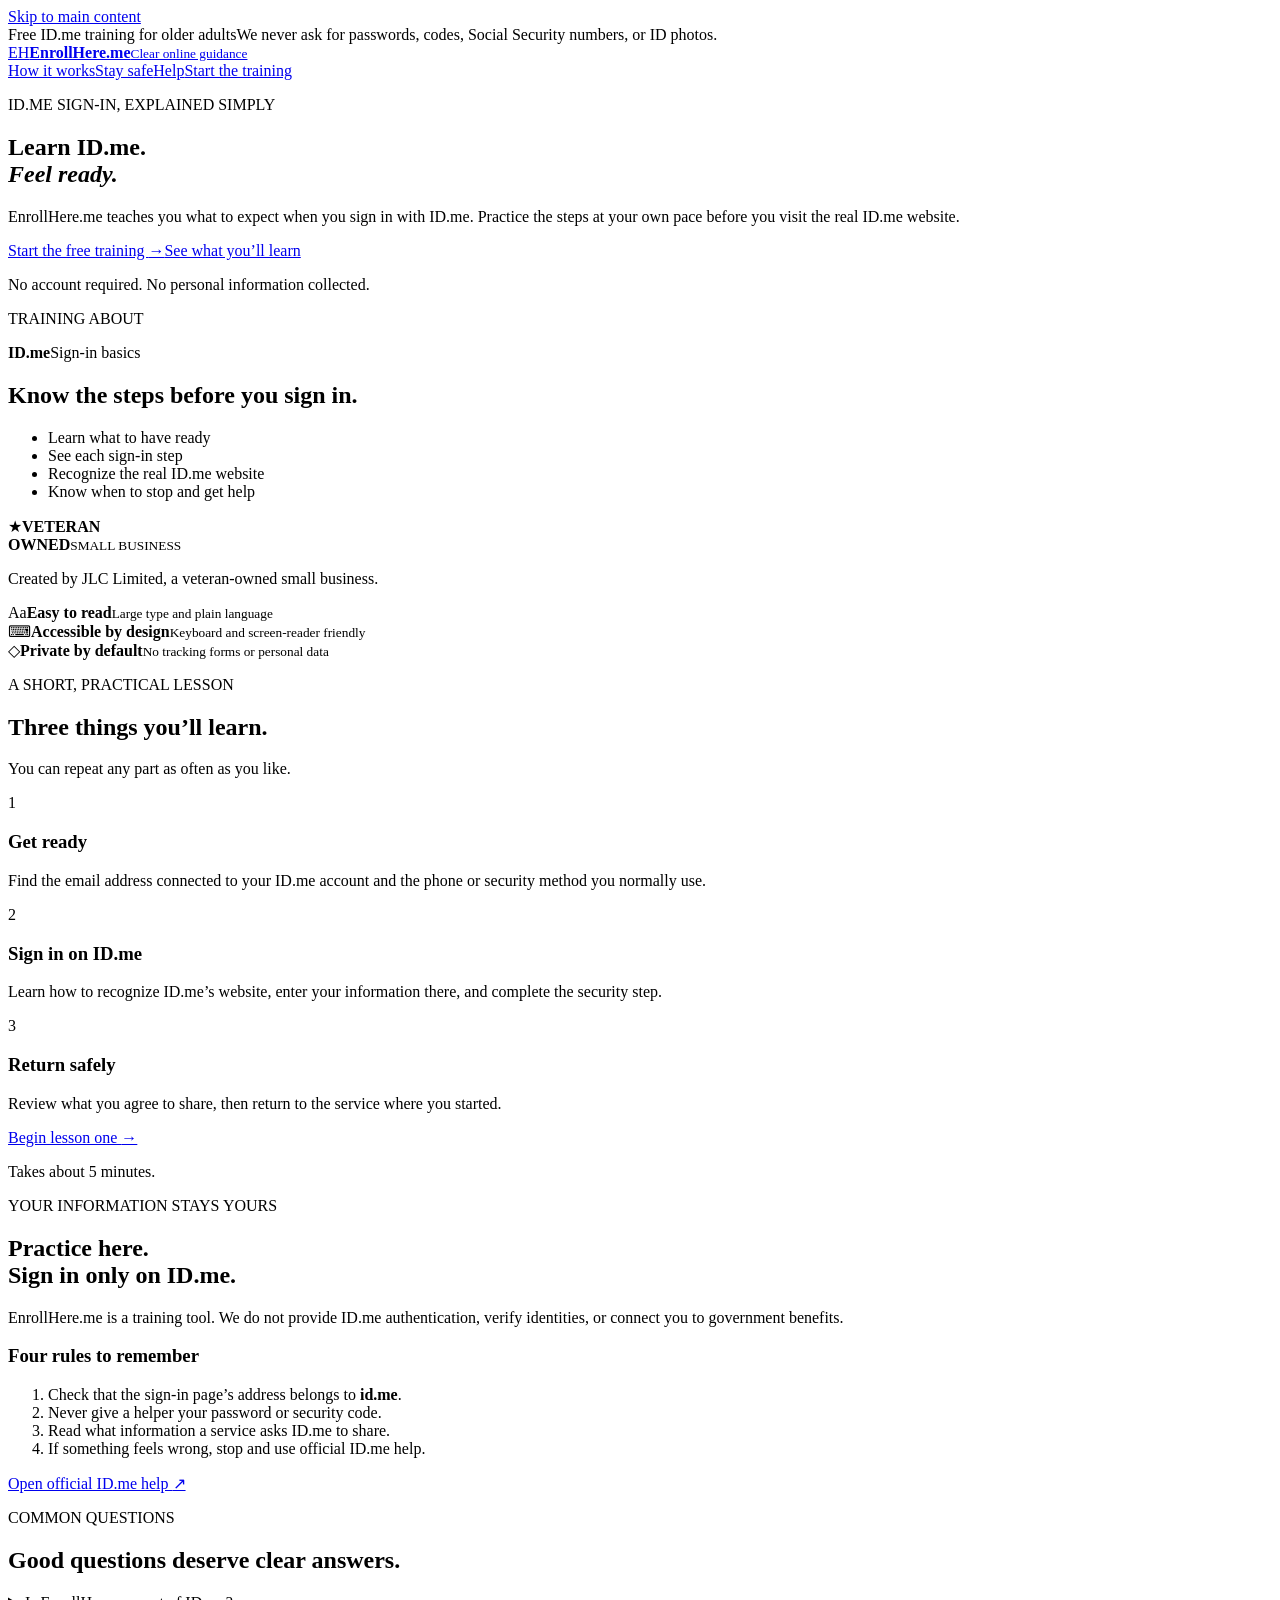
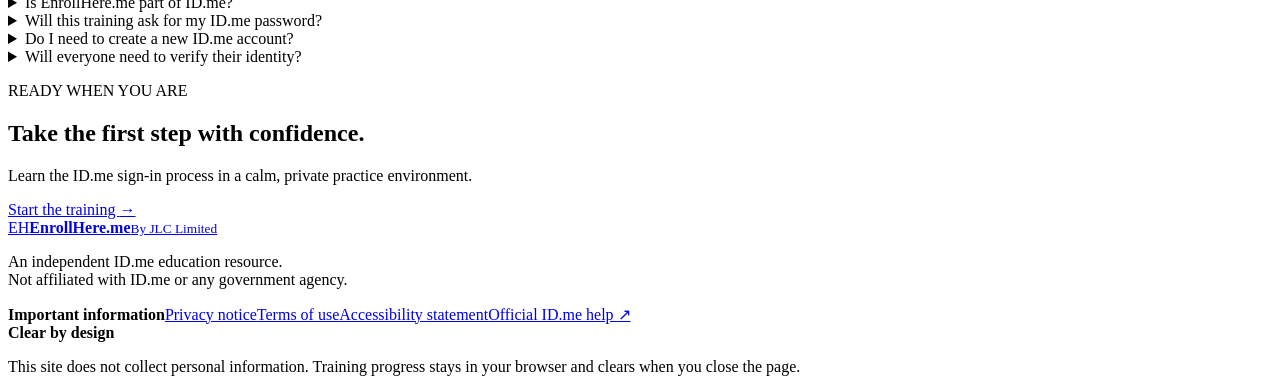
==== index.html @ 47667561 "Add index.html" ====
<!doctype html>
<html lang="en">
<head>
  <meta charset="utf-8">
  <meta name="viewport" content="width=device-width, initial-scale=1">
  <title>EnrollHere.me | Learn how to use ID.me</title>
  <meta name="description" content="A free, accessible training guide that teaches older adults how ID.me sign-in works—one clear step at a time.">
  <meta name="theme-color" content="#102f52">
  <link rel="stylesheet" href="styles.css">
  <script src="app.js" defer></script>
</head>
<body>
  <a class="skip-link" href="#main">Skip to main content</a>
  <div class="trust-strip"><div class="site-width"><span>Free ID.me training for older adults</span><span>We never ask for passwords, codes, Social Security numbers, or ID photos.</span></div></div>
  <header class="site-header site-width">
    <a class="brand" href="index.html" aria-label="EnrollHere.me home"><span class="brand-mark" aria-hidden="true">EH</span><span><strong>EnrollHere.me</strong><small>Clear online guidance</small></span></a>
    <nav aria-label="Primary navigation"><a href="#learn">How it works</a><a href="#safety">Stay safe</a><a href="#help">Help</a><a class="nav-button" href="training.html">Start the training</a></nav>
  </header>
  <main id="main">
    <section class="hero site-width" aria-labelledby="hero-title">
      <div class="hero-copy">
        <p class="kicker">ID.ME SIGN-IN, EXPLAINED SIMPLY</p>
        <h1 id="hero-title">Learn ID.me.<br><em>Feel ready.</em></h1>
        <p class="lead">EnrollHere.me teaches you what to expect when you sign in with ID.me. Practice the steps at your own pace before you visit the real ID.me website.</p>
        <div class="hero-actions"><a class="primary-button" href="training.html">Start the free training <span aria-hidden="true">→</span></a><a class="secondary-button" href="#learn">See what you’ll learn</a></div>
        <p class="microcopy">No account required. No personal information collected.</p>
      </div>
      <aside class="trust-panel" aria-labelledby="trust-title">
        <p class="panel-label">TRAINING ABOUT</p>
        <div class="idme-badge"><strong class="idme-wordmark">ID.me</strong><span>Sign-in basics</span></div>
        <h2 id="trust-title">Know the steps before you sign in.</h2>
        <ul class="check-list"><li>Learn what to have ready</li><li>See each sign-in step</li><li>Recognize the real ID.me website</li><li>Know when to stop and get help</li></ul>
        <div class="ownership-row"><div class="veteran-seal" aria-label="Veteran-owned small business"><span aria-hidden="true">★</span><strong>VETERAN<br>OWNED</strong><small>SMALL BUSINESS</small></div><p>Created by JLC Limited, a veteran-owned small business.</p></div>
      </aside>
    </section>
    <section class="confidence-band" aria-label="Service commitments"><div class="site-width commitments"><div><span aria-hidden="true">Aa</span><strong>Easy to read</strong><small>Large type and plain language</small></div><div><span aria-hidden="true">⌨</span><strong>Accessible by design</strong><small>Keyboard and screen-reader friendly</small></div><div><span aria-hidden="true">◇</span><strong>Private by default</strong><small>No tracking forms or personal data</small></div></div></section>
    <section id="learn" class="section site-width" aria-labelledby="learn-title">
      <div class="section-heading"><p class="kicker">A SHORT, PRACTICAL LESSON</p><h2 id="learn-title">Three things you’ll learn.</h2><p>You can repeat any part as often as you like.</p></div>
      <div class="lesson-grid"><article><span class="step-number">1</span><h3>Get ready</h3><p>Find the email address connected to your ID.me account and the phone or security method you normally use.</p></article><article><span class="step-number">2</span><h3>Sign in on ID.me</h3><p>Learn how to recognize ID.me’s website, enter your information there, and complete the security step.</p></article><article><span class="step-number">3</span><h3>Return safely</h3><p>Review what you agree to share, then return to the service where you started.</p></article></div>
      <div class="centered-action"><a class="primary-button" href="training.html">Begin lesson one <span aria-hidden="true">→</span></a><p>Takes about 5 minutes.</p></div>
    </section>
    <section id="safety" class="safety-section"><div class="site-width safety-grid"><div><p class="kicker light">YOUR INFORMATION STAYS YOURS</p><h2>Practice here.<br>Sign in only on ID.me.</h2><p>EnrollHere.me is a training tool. We do not provide ID.me authentication, verify identities, or connect you to government benefits.</p></div><div class="safety-card"><h3>Four rules to remember</h3><ol><li>Check that the sign-in page’s address belongs to <strong>id.me</strong>.</li><li>Never give a helper your password or security code.</li><li>Read what information a service asks ID.me to share.</li><li>If something feels wrong, stop and use official ID.me help.</li></ol><a href="https://help.id.me/hc/en-us/sections/7298020863511-Sign-in-and-passwords">Open official ID.me help <span aria-hidden="true">↗</span></a></div></div></section>
    <section id="help" class="section narrow" aria-labelledby="help-title">
      <div class="section-heading"><p class="kicker">COMMON QUESTIONS</p><h2 id="help-title">Good questions deserve clear answers.</h2></div>
      <details><summary>Is EnrollHere.me part of ID.me?</summary><p>No. EnrollHere.me is an independent educational project from JLC Limited. ID.me is a separate company. Its name appears only to identify the service covered by this training.</p></details>
      <details><summary>Will this training ask for my ID.me password?</summary><p>No. Never enter an ID.me password, security code, Social Security number, or ID photo into EnrollHere.me. Real credentials belong only on ID.me’s website.</p></details>
      <details><summary>Do I need to create a new ID.me account?</summary><p>If you already have an ID.me account, use it. Avoid creating a duplicate account. If you are unsure, use ID.me’s official account help.</p></details>
      <details><summary>Will everyone need to verify their identity?</summary><p>No. Requirements depend on the service you are trying to use and the status of your ID.me account. Follow the instructions shown by ID.me and the service you started from.</p></details>
    </section>
    <section class="final-cta site-width" aria-labelledby="final-title"><div><p class="kicker light">READY WHEN YOU ARE</p><h2 id="final-title">Take the first step with confidence.</h2><p>Learn the ID.me sign-in process in a calm, private practice environment.</p></div><a class="gold-button" href="training.html">Start the training <span aria-hidden="true">→</span></a></section>
  </main>
  <footer class="site-footer site-width"><div><a class="brand footer-brand" href="index.html"><span class="brand-mark" aria-hidden="true">EH</span><span><strong>EnrollHere.me</strong><small>By JLC Limited</small></span></a><p>An independent ID.me education resource.<br>Not affiliated with ID.me or any government agency.</p></div><div class="footer-links"><strong>Important information</strong><a href="privacy.html">Privacy notice</a><a href="terms.html">Terms of use</a><a href="accessibility.html">Accessibility statement</a><a href="https://help.id.me">Official ID.me help <span aria-hidden="true">↗</span></a></div><div><strong>Clear by design</strong><p>This site does not collect personal information. Training progress stays in your browser and clears when you close the page.</p></div></footer>
</body>
</html>
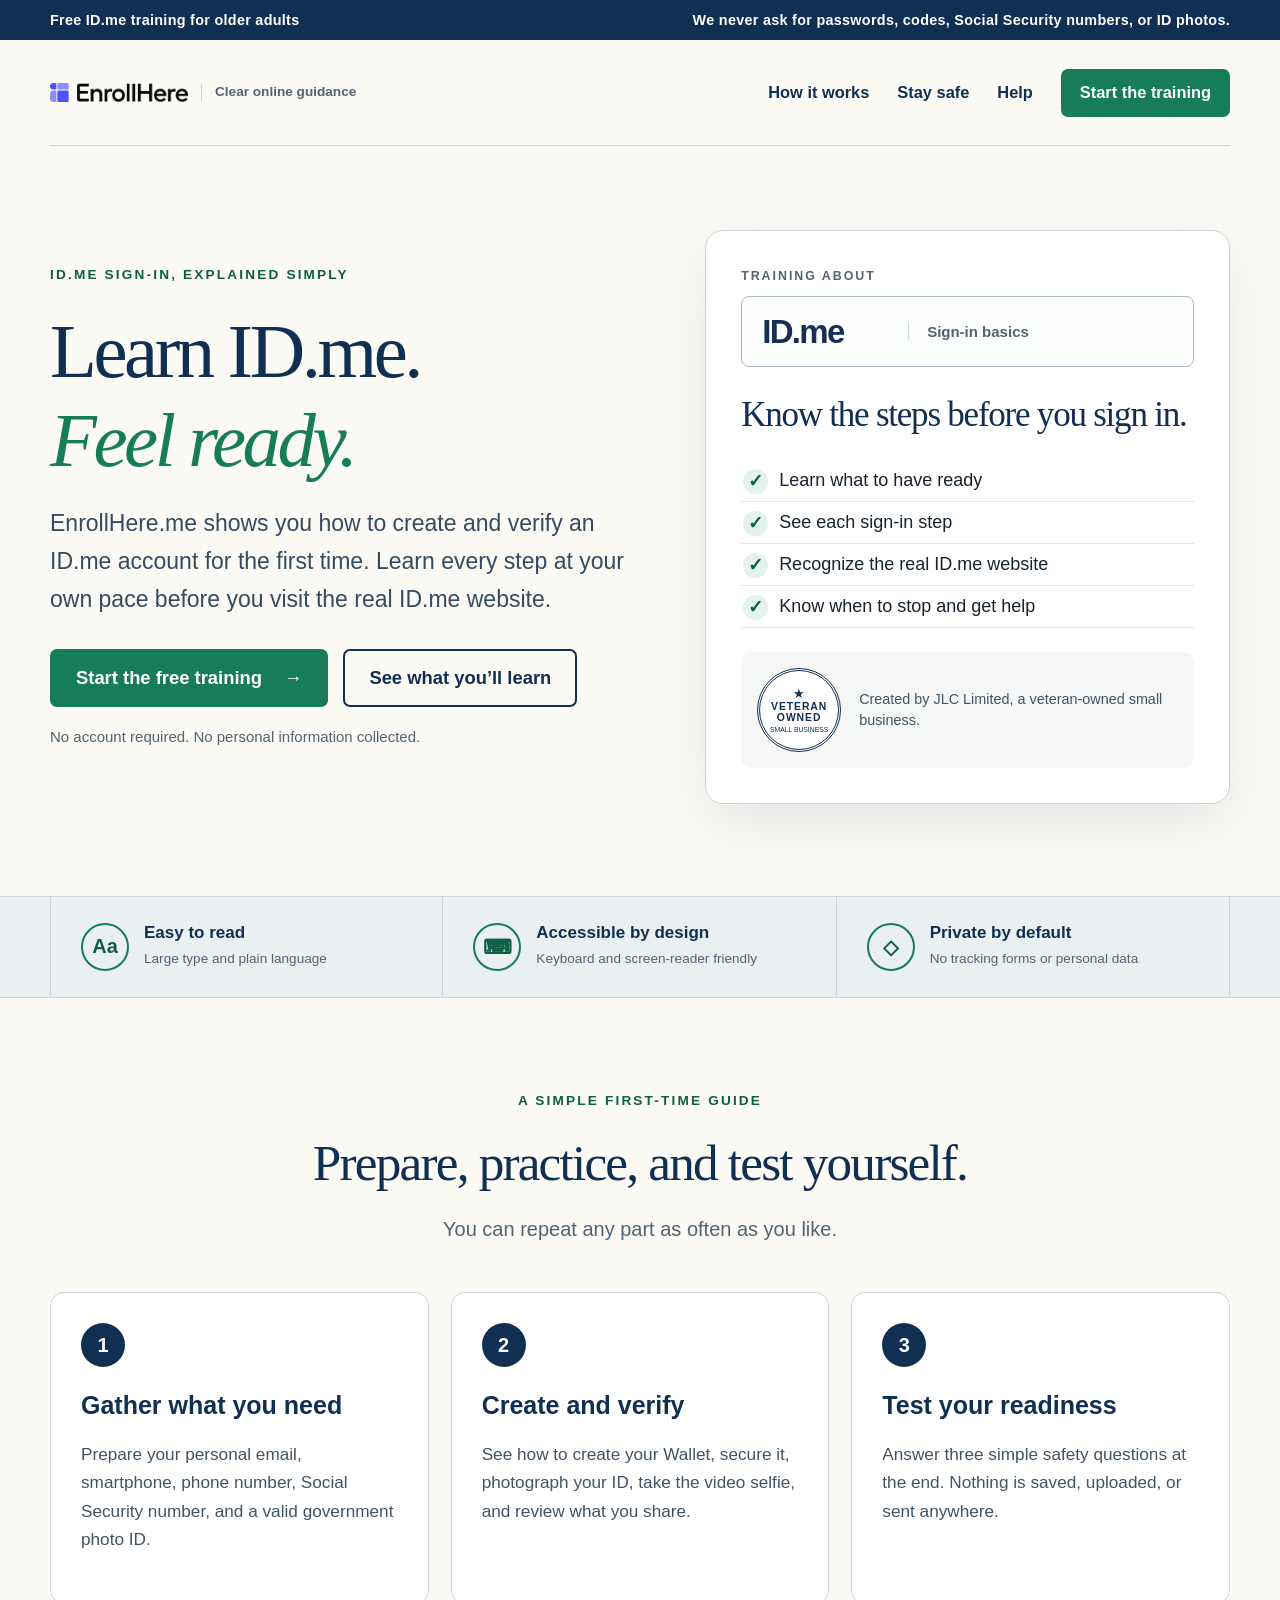
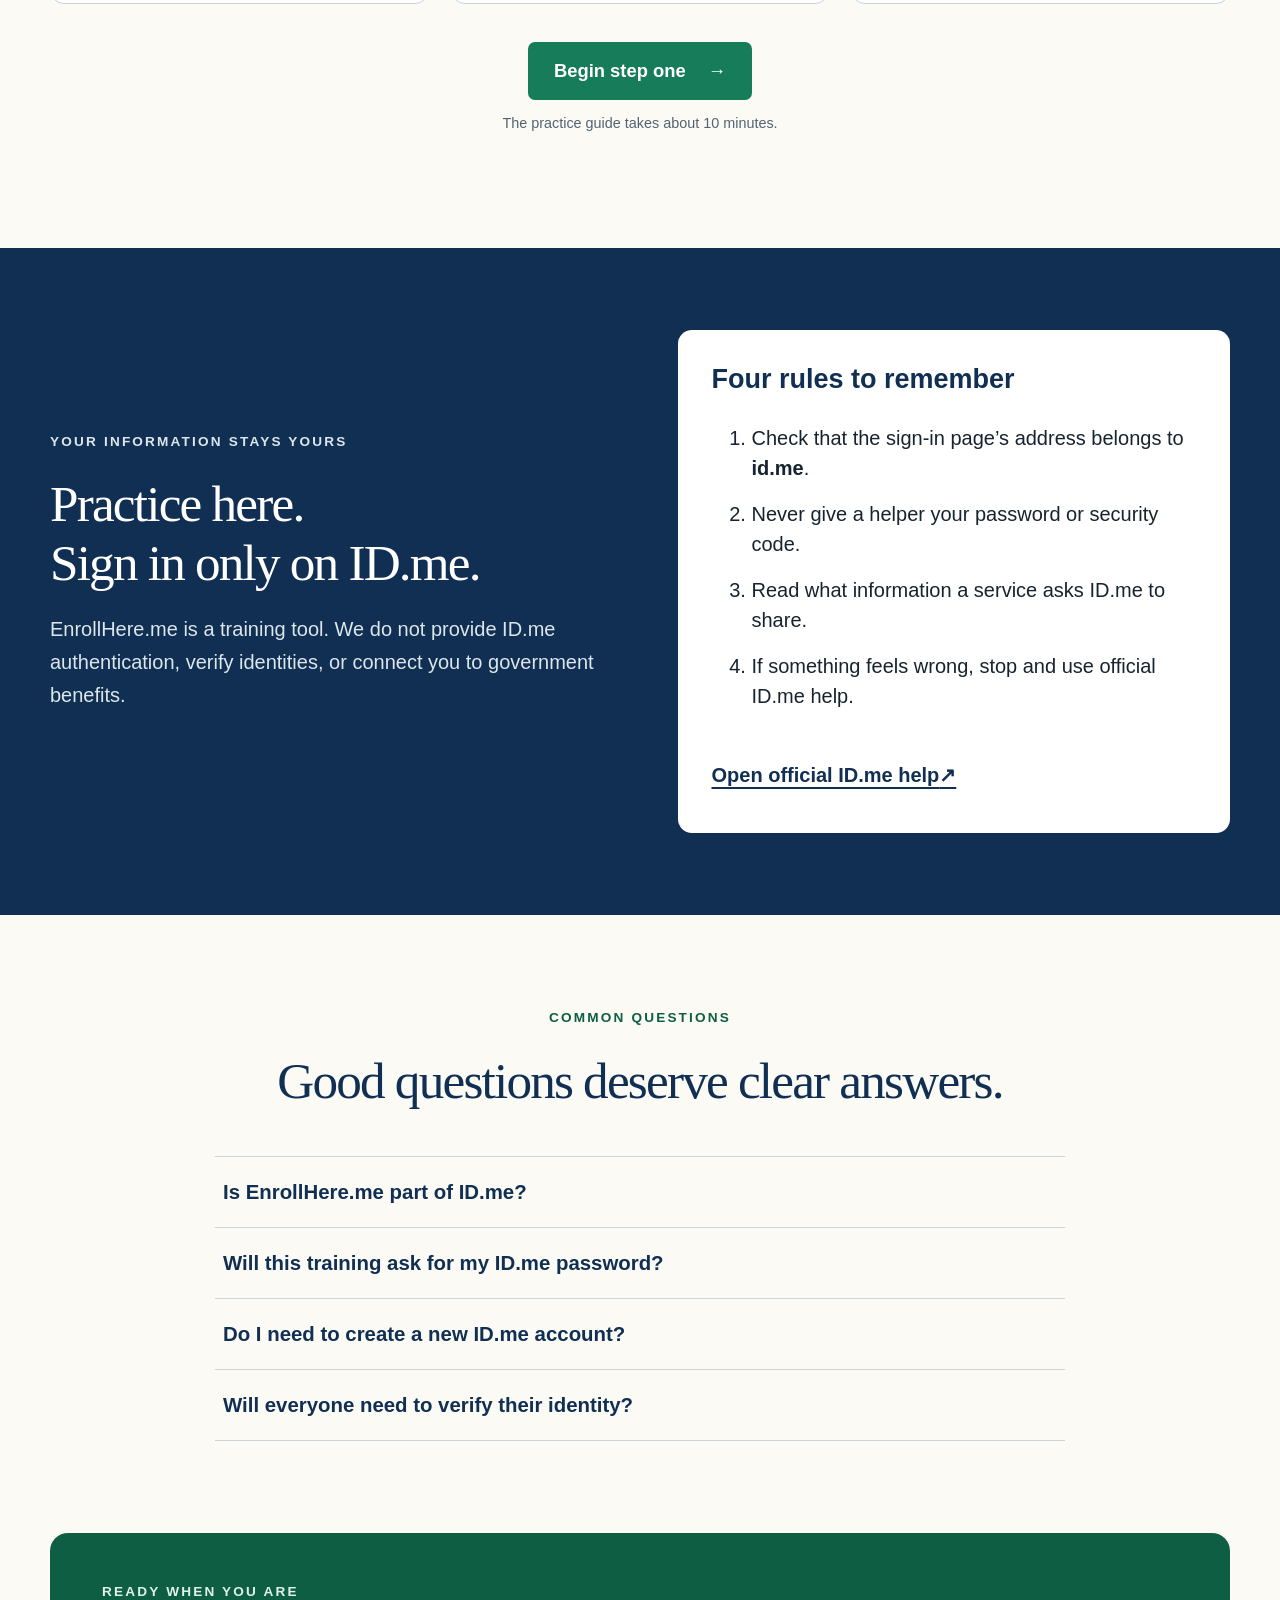
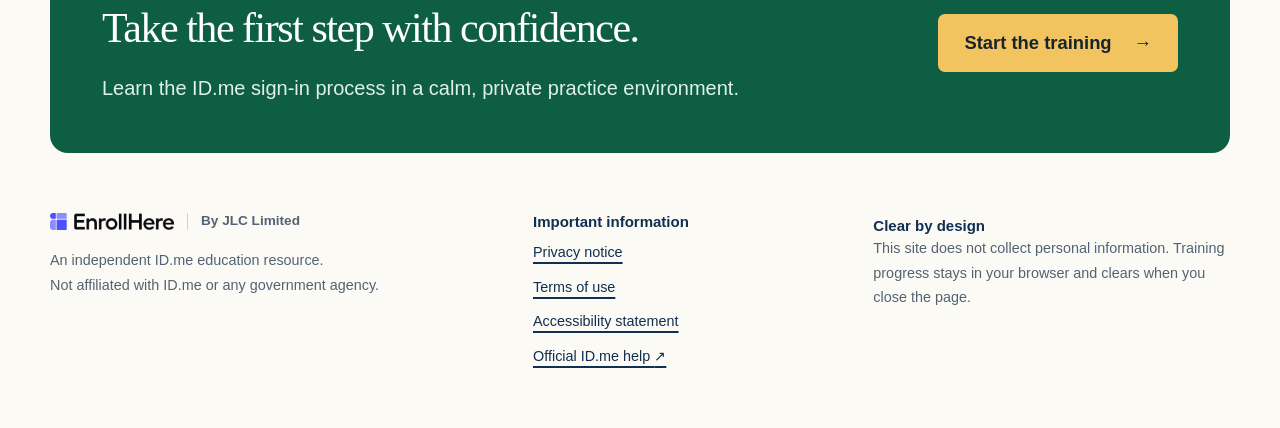
==== commit 408f90a4: "Add EnrollHere branding and first-time ID.me training" ====
--- a/index.html
+++ b/index.html
@@ -6,6 +6,7 @@
   <title>EnrollHere.me | Learn how to use ID.me</title>
   <meta name="description" content="A free, accessible training guide that teaches older adults how ID.me sign-in works—one clear step at a time.">
   <meta name="theme-color" content="#102f52">
+  <link rel="icon" type="image/png" href="assets/enrollhere-app-icon.png">
   <link rel="stylesheet" href="styles.css">
   <script src="app.js" defer></script>
 </head>
@@ -13,7 +14,7 @@
   <a class="skip-link" href="#main">Skip to main content</a>
   <div class="trust-strip"><div class="site-width"><span>Free ID.me training for older adults</span><span>We never ask for passwords, codes, Social Security numbers, or ID photos.</span></div></div>
   <header class="site-header site-width">
-    <a class="brand" href="index.html" aria-label="EnrollHere.me home"><span class="brand-mark" aria-hidden="true">EH</span><span><strong>EnrollHere.me</strong><small>Clear online guidance</small></span></a>
+    <a class="brand" href="index.html" aria-label="EnrollHere.me home"><img class="brand-logo" src="assets/enrollhere-wordmark.png" alt="EnrollHere"><span class="brand-copy">Clear online guidance</span></a>
     <nav aria-label="Primary navigation"><a href="#learn">How it works</a><a href="#safety">Stay safe</a><a href="#help">Help</a><a class="nav-button" href="training.html">Start the training</a></nav>
   </header>
   <main id="main">
@@ -21,7 +22,7 @@
       <div class="hero-copy">
         <p class="kicker">ID.ME SIGN-IN, EXPLAINED SIMPLY</p>
         <h1 id="hero-title">Learn ID.me.<br><em>Feel ready.</em></h1>
-        <p class="lead">EnrollHere.me teaches you what to expect when you sign in with ID.me. Practice the steps at your own pace before you visit the real ID.me website.</p>
+        <p class="lead">EnrollHere.me shows you how to create and verify an ID.me account for the first time. Learn every step at your own pace before you visit the real ID.me website.</p>
         <div class="hero-actions"><a class="primary-button" href="training.html">Start the free training <span aria-hidden="true">→</span></a><a class="secondary-button" href="#learn">See what you’ll learn</a></div>
         <p class="microcopy">No account required. No personal information collected.</p>
       </div>
@@ -35,9 +36,9 @@
     </section>
     <section class="confidence-band" aria-label="Service commitments"><div class="site-width commitments"><div><span aria-hidden="true">Aa</span><strong>Easy to read</strong><small>Large type and plain language</small></div><div><span aria-hidden="true">⌨</span><strong>Accessible by design</strong><small>Keyboard and screen-reader friendly</small></div><div><span aria-hidden="true">◇</span><strong>Private by default</strong><small>No tracking forms or personal data</small></div></div></section>
     <section id="learn" class="section site-width" aria-labelledby="learn-title">
-      <div class="section-heading"><p class="kicker">A SHORT, PRACTICAL LESSON</p><h2 id="learn-title">Three things you’ll learn.</h2><p>You can repeat any part as often as you like.</p></div>
-      <div class="lesson-grid"><article><span class="step-number">1</span><h3>Get ready</h3><p>Find the email address connected to your ID.me account and the phone or security method you normally use.</p></article><article><span class="step-number">2</span><h3>Sign in on ID.me</h3><p>Learn how to recognize ID.me’s website, enter your information there, and complete the security step.</p></article><article><span class="step-number">3</span><h3>Return safely</h3><p>Review what you agree to share, then return to the service where you started.</p></article></div>
-      <div class="centered-action"><a class="primary-button" href="training.html">Begin lesson one <span aria-hidden="true">→</span></a><p>Takes about 5 minutes.</p></div>
+      <div class="section-heading"><p class="kicker">A SIMPLE FIRST-TIME GUIDE</p><h2 id="learn-title">Prepare, practice, and test yourself.</h2><p>You can repeat any part as often as you like.</p></div>
+      <div class="lesson-grid"><article><span class="step-number">1</span><h3>Gather what you need</h3><p>Prepare your personal email, smartphone, phone number, Social Security number, and a valid government photo ID.</p></article><article><span class="step-number">2</span><h3>Create and verify</h3><p>See how to create your Wallet, secure it, photograph your ID, take the video selfie, and review what you share.</p></article><article><span class="step-number">3</span><h3>Test your readiness</h3><p>Answer three simple safety questions at the end. Nothing is saved, uploaded, or sent anywhere.</p></article></div>
+      <div class="centered-action"><a class="primary-button" href="training.html">Begin step one <span aria-hidden="true">→</span></a><p>The practice guide takes about 10 minutes.</p></div>
     </section>
     <section id="safety" class="safety-section"><div class="site-width safety-grid"><div><p class="kicker light">YOUR INFORMATION STAYS YOURS</p><h2>Practice here.<br>Sign in only on ID.me.</h2><p>EnrollHere.me is a training tool. We do not provide ID.me authentication, verify identities, or connect you to government benefits.</p></div><div class="safety-card"><h3>Four rules to remember</h3><ol><li>Check that the sign-in page’s address belongs to <strong>id.me</strong>.</li><li>Never give a helper your password or security code.</li><li>Read what information a service asks ID.me to share.</li><li>If something feels wrong, stop and use official ID.me help.</li></ol><a href="https://help.id.me/hc/en-us/sections/7298020863511-Sign-in-and-passwords">Open official ID.me help <span aria-hidden="true">↗</span></a></div></div></section>
     <section id="help" class="section narrow" aria-labelledby="help-title">
@@ -49,6 +50,6 @@
     </section>
     <section class="final-cta site-width" aria-labelledby="final-title"><div><p class="kicker light">READY WHEN YOU ARE</p><h2 id="final-title">Take the first step with confidence.</h2><p>Learn the ID.me sign-in process in a calm, private practice environment.</p></div><a class="gold-button" href="training.html">Start the training <span aria-hidden="true">→</span></a></section>
   </main>
-  <footer class="site-footer site-width"><div><a class="brand footer-brand" href="index.html"><span class="brand-mark" aria-hidden="true">EH</span><span><strong>EnrollHere.me</strong><small>By JLC Limited</small></span></a><p>An independent ID.me education resource.<br>Not affiliated with ID.me or any government agency.</p></div><div class="footer-links"><strong>Important information</strong><a href="privacy.html">Privacy notice</a><a href="terms.html">Terms of use</a><a href="accessibility.html">Accessibility statement</a><a href="https://help.id.me">Official ID.me help <span aria-hidden="true">↗</span></a></div><div><strong>Clear by design</strong><p>This site does not collect personal information. Training progress stays in your browser and clears when you close the page.</p></div></footer>
+  <footer class="site-footer site-width"><div><a class="brand footer-brand" href="index.html"><img class="brand-logo brand-logo-small" src="assets/enrollhere-wordmark.png" alt="EnrollHere"><span class="brand-copy">By JLC Limited</span></a><p>An independent ID.me education resource.<br>Not affiliated with ID.me or any government agency.</p></div><div class="footer-links"><strong>Important information</strong><a href="privacy.html">Privacy notice</a><a href="terms.html">Terms of use</a><a href="accessibility.html">Accessibility statement</a><a href="https://help.id.me">Official ID.me help <span aria-hidden="true">↗</span></a></div><div><strong>Clear by design</strong><p>This site does not collect personal information. Training progress stays in your browser and clears when you close the page.</p></div></footer>
 </body>
 </html>
--- a/styles.css
+++ b/styles.css
@@ -0,0 +1,23 @@
+:root{--navy:#102f52;--navy-2:#172f55;--green:#167c5a;--green-dark:#0d5e43;--cream:#fbfaf5;--paper:#fff;--ink:#17232f;--muted:#536373;--line:#cbd5d9;--gold:#f2c45f;--focus:#ffb000;font-family:Arial,"Helvetica Neue",sans-serif;font-size:20px;color:var(--ink);background:var(--cream);scroll-behavior:smooth}*{box-sizing:border-box}body{margin:0;background:var(--cream)}img{max-width:100%;height:auto}a{color:var(--navy);text-underline-offset:5px;text-decoration-thickness:2px}button,a{-webkit-tap-highlight-color:transparent}button{font:inherit;color:inherit}a:focus-visible,button:focus-visible,summary:focus-visible,[tabindex]:focus-visible{outline:4px solid var(--focus);outline-offset:4px;border-radius:4px}p{font-size:1rem;line-height:1.65;margin:0 0 1rem}h1,h2,h3{color:var(--navy);line-height:1.15;margin:0 0 1rem}h1{font-family:Georgia,serif;font-size:clamp(3rem,6vw,5.2rem);letter-spacing:-.045em;font-weight:400}h1 em{color:var(--green);font-weight:400}h2{font-family:Georgia,serif;font-size:clamp(2rem,4vw,3.15rem);letter-spacing:-.035em;font-weight:400}h3{font-size:1.25rem}.site-width{width:min(1180px,calc(100% - 64px));margin-inline:auto}.skip-link{position:fixed;top:-100px;left:24px;z-index:100;background:#fff;color:#000;padding:16px 22px;font-weight:700}.skip-link:focus{top:16px}.trust-strip{background:var(--navy);color:#fff;font-size:.72rem;font-weight:700;letter-spacing:.02em}.trust-strip .site-width{display:flex;justify-content:space-between;gap:25px;padding-block:12px}.site-header{min-height:106px;display:flex;align-items:center;justify-content:space-between;gap:35px;border-bottom:1px solid var(--line)}.brand{display:flex;align-items:center;gap:13px;text-decoration:none}.brand-mark{width:52px;height:52px;border-radius:12px;background:var(--navy);color:#fff;display:grid;place-items:center;font-weight:800;letter-spacing:-.08em}.brand strong,.brand small{display:block}.brand strong{font-size:1.12rem;color:var(--navy)}.brand small{margin-top:3px;color:var(--muted);font-size:.68rem}nav{display:flex;align-items:center;gap:28px;font-size:.82rem;font-weight:700}nav a{min-height:48px;display:flex;align-items:center;text-decoration:none}.nav-button{background:var(--green);color:#fff!important;padding:10px 19px;border-radius:7px}.hero{display:grid;grid-template-columns:1.05fr .95fr;gap:75px;align-items:center;padding-block:84px 92px}.kicker{font-size:.68rem;font-weight:800;letter-spacing:.16em;color:var(--green-dark);margin-bottom:22px}.lead{font-size:1.15rem;line-height:1.65;max-width:610px;color:#344b60}.hero-actions{display:flex;flex-wrap:wrap;gap:15px;margin-top:30px}.primary-button,.secondary-button,.gold-button{min-height:58px;padding:14px 24px;border-radius:7px;display:inline-flex;align-items:center;justify-content:center;gap:22px;text-decoration:none;font-size:.92rem;font-weight:800;border:2px solid var(--green);cursor:pointer}.primary-button{background:var(--green);color:#fff}.primary-button:hover,.nav-button:hover{background:var(--green-dark)}.secondary-button{background:transparent;color:var(--navy);border-color:var(--navy)}.microcopy{font-size:.75rem;color:var(--muted);margin-top:18px}.trust-panel{background:#fff;border:1px solid var(--line);border-radius:18px;padding:35px;box-shadow:0 20px 60px rgba(16,47,82,.09)}.panel-label{font-size:.62rem;font-weight:800;letter-spacing:.16em;color:var(--muted);margin-bottom:10px}.idme-badge{display:flex;align-items:center;gap:18px;border:1px solid #aebbc4;border-radius:8px;padding:18px 20px;margin-bottom:28px;background:#fdfefe}.idme-badge img{width:128px;min-width:85px}.idme-badge span{border-left:1px solid var(--line);padding-left:18px;font-size:.75rem;color:var(--muted);font-weight:700}.trust-panel h2{font-size:1.75rem}.check-list{list-style:none;padding:0;margin:24px 0}.check-list li{position:relative;padding:10px 0 10px 38px;border-bottom:1px solid #e2e7e9;font-size:.9rem}.check-list li::before{content:'✓';position:absolute;left:2px;top:9px;width:25px;height:25px;display:grid;place-items:center;border-radius:50%;background:#e3f2eb;color:var(--green-dark);font-weight:900}.ownership-row{display:flex;align-items:center;gap:18px;background:#f4f7f6;border-radius:10px;padding:16px}.ownership-row p{font-size:.72rem;line-height:1.45;margin:0;color:#405465}.veteran-seal{width:84px;min-width:84px;height:84px;border:3px double var(--navy);border-radius:50%;display:flex;flex-direction:column;align-items:center;justify-content:center;text-align:center;color:var(--navy);background:#fff}.veteran-seal span{font-size:.65rem}.veteran-seal strong{font-size:.52rem;line-height:1.08;letter-spacing:.09em}.veteran-seal small{font-size:.34rem;margin-top:3px}.confidence-band{background:#eaf0f1;border-block:1px solid var(--line)}.commitments{display:grid;grid-template-columns:repeat(3,1fr)}.commitments>div{display:grid;grid-template-columns:48px 1fr;grid-template-rows:auto auto;gap:3px 15px;padding:26px 30px;border-right:1px solid var(--line)}.commitments>div:first-child{border-left:1px solid var(--line)}.commitments>div>span{grid-row:1/3;width:48px;height:48px;border:2px solid var(--green);border-radius:50%;display:grid;place-items:center;color:var(--green-dark);font-weight:800}.commitments strong{color:var(--navy);font-size:.85rem}.commitments small{font-size:.68rem;color:var(--muted)}.section{padding-block:92px}.narrow{width:min(850px,calc(100% - 64px));margin-inline:auto}.section-heading{text-align:center;max-width:760px;margin:0 auto 46px}.section-heading>p:last-child{color:var(--muted)}.lesson-grid{display:grid;grid-template-columns:repeat(3,1fr);gap:22px}.lesson-grid article{background:#fff;border:1px solid var(--line);border-radius:14px;padding:30px;position:relative}.lesson-grid h3{margin-top:24px}.lesson-grid p{font-size:.86rem;color:#405465}.step-number{width:44px;height:44px;border-radius:50%;background:var(--navy);color:#fff;display:grid;place-items:center;font-weight:800}.centered-action{text-align:center;margin-top:38px}.centered-action p{font-size:.72rem;color:var(--muted);margin-top:12px}.safety-section{background:var(--navy);color:#fff;padding-block:82px}.safety-grid{display:grid;grid-template-columns:1fr 1fr;gap:75px;align-items:center}.safety-section h2{color:#fff}.safety-section p{color:#dce6eb}.light{color:var(--gold)}.safety-card{background:#fff;color:var(--ink);padding:34px;border-radius:14px}.safety-card h3{font-size:1.35rem}.safety-card li{padding:8px 0;line-height:1.5}.safety-card a{display:inline-flex;min-height:48px;align-items:center;font-weight:800;margin-top:12px}.narrow details{border-top:1px solid var(--line)}.narrow details:last-child{border-bottom:1px solid var(--line)}summary{min-height:70px;padding:20px 8px;display:flex;align-items:center;font-weight:800;color:var(--navy);cursor:pointer;font-size:1.02rem}.narrow details p{padding:0 8px 20px;color:#405465;font-size:.9rem}.final-cta{background:var(--green-dark);color:#fff;border-radius:18px;padding:48px 52px;display:flex;align-items:center;justify-content:space-between;gap:42px}.final-cta h2{color:#fff;font-size:2.1rem}.final-cta p{margin:0;color:#e0f1e9}.gold-button{background:var(--gold);color:#17232f;border-color:var(--gold);white-space:nowrap}.site-footer{display:grid;grid-template-columns:1.2fr .8fr 1fr;gap:55px;padding-block:60px}.site-footer p,.site-footer a{font-size:.72rem;line-height:1.7}.site-footer p{color:var(--muted)}.footer-brand{margin-bottom:18px}.footer-links{display:flex;flex-direction:column;gap:10px}.footer-links strong,.site-footer>div>strong{color:var(--navy);font-size:.75rem}.training-tools{display:flex;align-items:center;gap:20px;font-size:.78rem;font-weight:700}.training-tools button{min-height:48px;border:2px solid var(--navy);background:transparent;border-radius:7px;padding:10px 15px;font-weight:700}.lesson-shell{padding-block:46px 65px;max-width:1000px}.lesson-progress{display:flex;gap:20px;align-items:center;margin-bottom:25px}.lesson-progress p{margin:0;font-size:.78rem;font-weight:800;color:var(--navy);white-space:nowrap}.progress-track{height:10px;background:#dbe3e5;border-radius:10px;overflow:hidden;flex:1}.progress-track span{display:block;height:100%;width:20%;background:var(--green);transition:width .2s ease}.lesson-card{background:#fff;border:1px solid var(--line);border-radius:18px;overflow:hidden;display:grid;grid-template-columns:.9fr 1.1fr}.lesson-visual{background:#e8f0ef;min-height:450px;padding:45px;display:grid;place-items:center}.lesson-content{padding:52px 48px 35px}.lesson-content h1{font-size:2.5rem}.lesson-lead{font-size:1.05rem;color:#344b60}.lesson-tip{margin-top:28px;background:#eef4f0;border-left:5px solid var(--green);padding:18px;font-size:.82rem;line-height:1.55}.lesson-controls{grid-column:1/-1;border-top:1px solid var(--line);padding:20px 28px;display:flex;justify-content:space-between;gap:20px}.lesson-controls button{min-height:56px;padding:12px 20px;border:2px solid var(--navy);background:#fff;border-radius:7px;font-weight:800}.lesson-controls .primary-button{background:var(--green);border-color:var(--green);color:#fff}.lesson-controls button:disabled{opacity:.45;cursor:not-allowed}.browser-demo,.practice-card{background:#fff;border:1px solid #9eafb7;border-radius:12px;width:100%;max-width:350px;box-shadow:0 15px 35px rgba(16,47,82,.12)}.browser-demo>span{display:block;background:#dbe3e5;padding:10px 14px;color:#6c7c83;border-radius:12px 12px 0 0;font-size:.58rem}.browser-demo strong{display:block;margin:30px 24px 18px;border:2px solid var(--green);border-radius:7px;padding:14px;color:var(--navy);font-size:1rem}.browser-demo small,.practice-card small{display:block;padding:0 24px 28px;color:var(--muted);line-height:1.5}.practice-card{text-align:center;padding:35px 20px}.practice-card>span{display:block;font-size:2.2rem;color:var(--green);margin-bottom:18px}.practice-card strong{display:block;color:var(--navy);font-size:1.08rem;margin-bottom:12px}.practice-card small{padding:0}.practice-card.complete>span{color:#a06b00}.lesson-reminder{margin-top:22px;background:#fff8e7;border:1px solid #d8b45d;border-radius:9px;padding:18px 22px;font-size:.8rem;line-height:1.55}.lesson-footer{display:flex;gap:25px;align-items:center;border-top:1px solid var(--line);padding-block:28px;font-size:.72rem}.lesson-footer span{margin-left:auto;color:var(--muted)}.legal-main{padding-block:70px;max-width:850px}.legal-main>p:first-of-type{font-size:1.08rem}.legal-main h1{font-size:3.2rem}.legal-main h2{font-family:Arial,sans-serif;font-size:1.45rem;letter-spacing:0;margin-top:42px}.legal-main li{line-height:1.65;margin-bottom:9px}.legal-date{color:var(--muted);font-size:.76rem}.legal-callout{background:#edf4f1;border-left:6px solid var(--green);padding:22px;margin:30px 0}.large-text{font-size:24px}.large-text .lesson-content h1{font-size:2.1rem}@media(max-width:900px){.site-width{width:calc(100% - 40px)}.hero,.safety-grid{grid-template-columns:1fr;gap:40px}.hero{padding-block:55px}.lesson-grid{grid-template-columns:1fr}.commitments{grid-template-columns:1fr}.commitments>div,.commitments>div:first-child{border-left:1px solid var(--line);border-bottom:1px solid var(--line)}.lesson-card{grid-template-columns:1fr}.lesson-visual{min-height:300px}.site-footer{grid-template-columns:1fr 1fr}.lesson-content{padding:36px 30px}.final-cta{flex-direction:column;align-items:flex-start}.site-header{flex-wrap:wrap;padding-block:18px}nav{width:100%;justify-content:space-between;gap:12px}}
+@media(max-width:620px){:root{font-size:19px}.site-width,.narrow{width:calc(100% - 28px)}.trust-strip .site-width{display:block;padding-block:10px}.trust-strip span{display:block}.trust-strip span+span{margin-top:6px}.site-header{min-height:0}.brand-mark{width:46px;height:46px}nav{display:grid;grid-template-columns:1fr 1fr}nav a{justify-content:center}.nav-button{grid-column:1/-1}.hero{padding-block:42px}h1{font-size:2.7rem}.trust-panel{padding:24px}.idme-badge{align-items:flex-start;flex-direction:column}.idme-badge span{border-left:0;border-top:1px solid var(--line);padding:12px 0 0;width:100%}.commitments>div{padding:22px 18px}.section{padding-block:62px}.safety-section{padding-block:58px}.final-cta{padding:30px 24px}.gold-button{width:100%}.site-footer{grid-template-columns:1fr;gap:28px;padding-block:42px}.training-tools{width:100%;display:grid;grid-template-columns:1fr 1fr 1fr;gap:8px}.training-tools>*{text-align:center}.lesson-shell{padding-block:30px}.lesson-progress{align-items:flex-start;flex-direction:column;gap:8px}.progress-track{width:100%;flex:auto}.lesson-visual{min-height:245px;padding:24px}.lesson-content{padding:30px 22px}.lesson-content h1{font-size:2rem}.lesson-controls{padding:16px;flex-direction:column-reverse}.lesson-controls button{width:100%}.lesson-footer{flex-wrap:wrap}.lesson-footer span{width:100%;margin:0}.legal-main h1{font-size:2.5rem}.large-text{font-size:22px}}
+@media(prefers-reduced-motion:reduce){:root{scroll-behavior:auto}.progress-track span{transition:none}}@media(forced-colors:active){.primary-button,.nav-button,.brand-mark{forced-color-adjust:auto}.progress-track span{background:CanvasText}.veteran-seal{border:3px solid CanvasText}}@media print{.trust-strip,.site-header,.hero-actions,.final-cta,.site-footer{display:none}.site-width,.narrow{width:100%}body{background:#fff;color:#000}.section,.safety-section{padding-block:24px}.safety-section{background:#fff;color:#000}.safety-section h2,.safety-section p{color:#000}}
+.idme-wordmark{font-size:1.65rem;line-height:1;color:var(--navy-2);letter-spacing:-.05em;min-width:128px}
+
+.brand-logo{display:block;width:174px;height:auto;flex:none}.brand-logo-small{width:150px}.brand-copy{border-left:1px solid var(--line);padding-left:13px;color:var(--muted);font-size:.68rem;font-weight:700;line-height:1.25}.footer-brand{align-items:center}@media(max-width:620px){.brand-logo{width:150px}.brand-logo-small{width:138px}.brand-copy{font-size:.62rem;padding-left:10px}}
+
+/* EnrollHere signature: quiet on the public page, familiar blue-and-white practice flow inside training. */
+.site-header .brand-logo{width:138px}.brand-logo-small{width:124px}
+.training-page{--navy:#253b5b;--navy-2:#253b5b;--green:#1769aa;--green-dark:#115384;--cream:#f5f7fa;--line:#c9d4df;--focus:#f5a623;background:#f5f7fa}
+.training-page .site-header .brand-logo{width:112px}.training-page .brand-copy{font-size:.62rem}.training-page .lesson-shell{max-width:820px}
+.training-page .lesson-card{display:grid;grid-template-columns:1fr;border-color:#c7d3df;border-radius:10px;box-shadow:0 10px 28px rgba(37,59,91,.12)}
+.training-page .lesson-visual{min-height:220px;padding:34px;background:#eef4fa;border-bottom:1px solid #d7e0e8}
+.training-page .lesson-content{padding:42px 48px 32px}.training-page .lesson-content h1{font-family:Arial,"Helvetica Neue",sans-serif;font-size:2.15rem;font-weight:700;letter-spacing:-.025em;color:#253b5b}
+.training-page .lesson-tip{background:#eef6fb;border-left-color:#1769aa}.training-page .progress-track span{background:#1769aa}
+.training-page .practice-card,.training-page .browser-demo{max-width:430px;border-color:#9dafc0;box-shadow:0 10px 28px rgba(37,59,91,.1)}
+.training-page .practice-card>span{color:#1769aa}.training-page .practice-card strong,.training-page .browser-demo strong{color:#253b5b}
+.readiness-test{display:grid;gap:22px;margin:28px 0}.readiness-test fieldset{border:1px solid #c7d3df;border-radius:9px;padding:18px 20px;margin:0}
+.readiness-test legend{font-weight:800;color:#253b5b;padding:0 8px;line-height:1.4}.readiness-test label{display:flex;align-items:flex-start;gap:12px;padding:10px 8px;border-radius:6px;line-height:1.45;cursor:pointer}
+.readiness-test label:hover{background:#eef4fa}.readiness-test input{width:22px;height:22px;margin:1px 0 0;accent-color:#1769aa;flex:none}
+.test-result{display:none;border-radius:8px;padding:18px 20px;line-height:1.55}.test-result.passed,.test-result.needs-attention{display:block}
+.test-result.passed{background:#e9f5ee;border:1px solid #6da986;color:#153f2a}.test-result.needs-attention{background:#fff7e3;border:1px solid #d0a34b;color:#513b0d}
+@media(max-width:620px){.site-header .brand-logo{width:118px}.training-page .site-header .brand-logo{width:102px}.training-page .lesson-content{padding:30px 22px}.training-page .lesson-visual{min-height:190px;padding:22px}.training-page .lesson-content h1{font-size:1.8rem}.readiness-test fieldset{padding:15px 12px}}
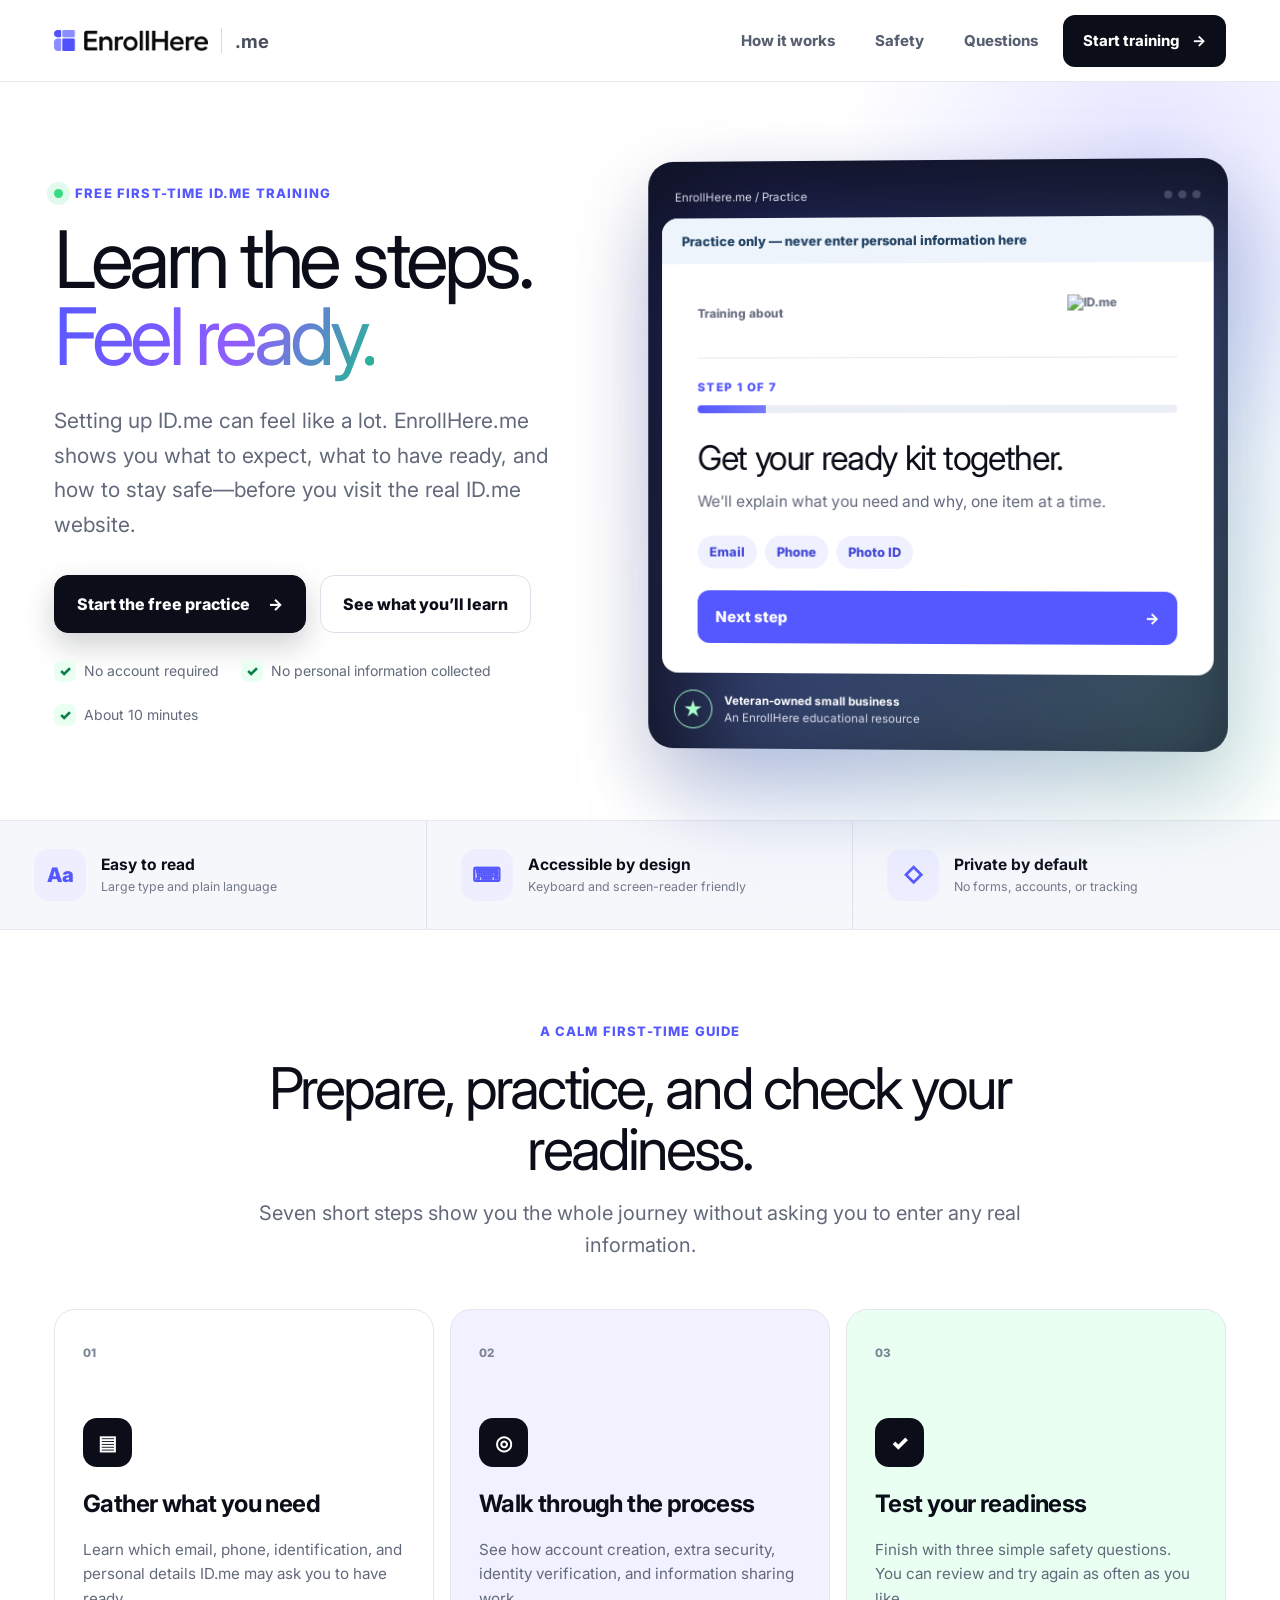
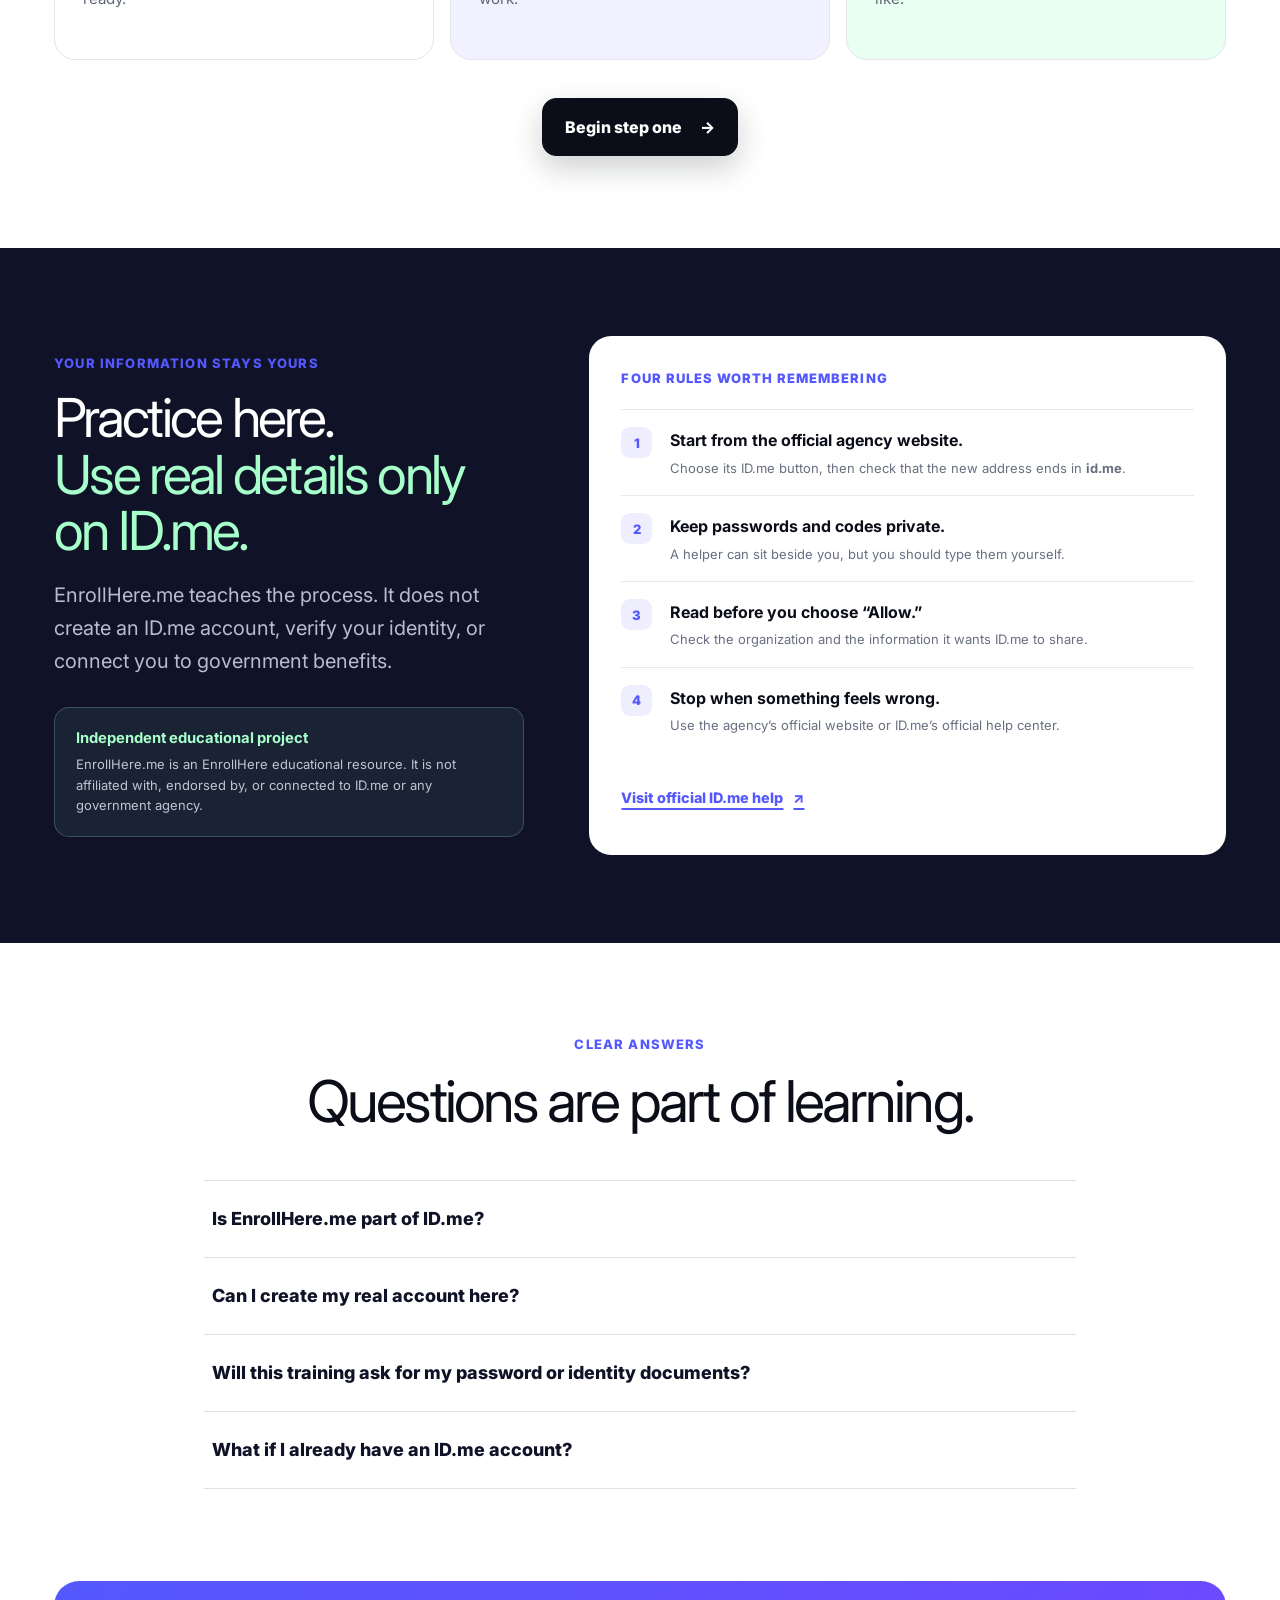
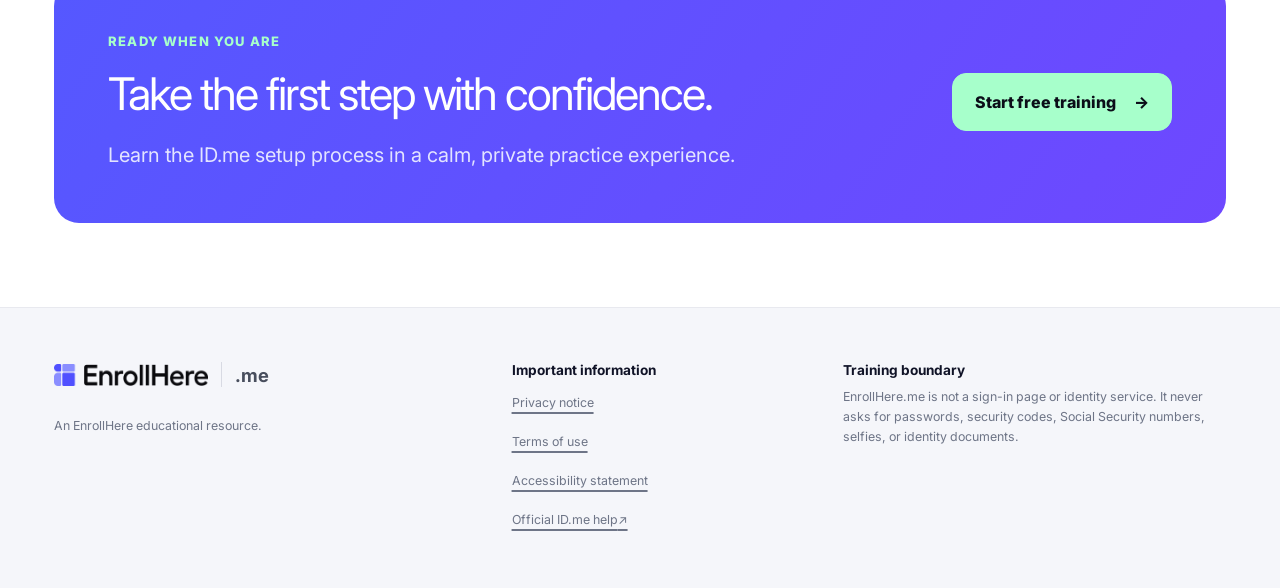
==== commit d66f6b8e: "Publish accessible EnrollHere.me training update" ====
--- a/index.html
+++ b/index.html
@@ -3,53 +3,74 @@
 <head>
   <meta charset="utf-8">
   <meta name="viewport" content="width=device-width, initial-scale=1">
-  <title>EnrollHere.me | Learn how to use ID.me</title>
-  <meta name="description" content="A free, accessible training guide that teaches older adults how ID.me sign-in works—one clear step at a time.">
-  <meta name="theme-color" content="#102f52">
+  <title>EnrollHere.me | Learn ID.me before you begin</title>
+  <meta name="description" content="A free, accessible practice guide that helps older adults prepare for their first ID.me account setup—without collecting personal information.">
+  <meta name="theme-color" content="#5558ff">
+  <link rel="canonical" href="https://enrollhere.me/">
+  <meta name="robots" content="index,follow,max-image-preview:large">
+  <meta property="og:type" content="website"><meta property="og:site_name" content="EnrollHere.me">
+  <meta property="og:title" content="Learn ID.me before you begin | EnrollHere.me">
+  <meta property="og:description" content="A calm, private practice guide for setting up ID.me for the first time.">
+  <meta property="og:url" content="https://enrollhere.me/">
+  <meta property="og:image" content="https://enrollhere.me/assets/enrollhere-me-og.png">
+  <meta property="og:image:secure_url" content="https://enrollhere.me/assets/enrollhere-me-og.png">
+  <meta property="og:image:type" content="image/png"><meta property="og:image:width" content="1200"><meta property="og:image:height" content="630">
+  <meta property="og:image:alt" content="EnrollHere and ID.me logos with the words Learn ID.me. Feel ready. Clear. Calm. Private.">
+  <meta name="twitter:card" content="summary_large_image"><meta name="twitter:title" content="Learn ID.me before you begin | EnrollHere.me">
+  <meta name="twitter:description" content="A calm, private practice guide for setting up ID.me for the first time.">
+  <meta name="twitter:image" content="https://enrollhere.me/assets/enrollhere-me-og.png">
+  <meta name="twitter:image:alt" content="EnrollHere and ID.me logos with the words Learn ID.me. Feel ready. Clear. Calm. Private.">
   <link rel="icon" type="image/png" href="assets/enrollhere-app-icon.png">
-  <link rel="stylesheet" href="styles.css">
-  <script src="app.js" defer></script>
+  <link rel="preconnect" href="https://fonts.googleapis.com"><link rel="preconnect" href="https://fonts.gstatic.com" crossorigin>
+  <link href="https://fonts.googleapis.com/css2?family=Inter:wght@500;600;700;800&display=swap" rel="stylesheet">
+  <link rel="stylesheet" href="styles.css"><script src="app.js" defer></script>
 </head>
-<body>
+<body class="marketing-page">
   <a class="skip-link" href="#main">Skip to main content</a>
-  <div class="trust-strip"><div class="site-width"><span>Free ID.me training for older adults</span><span>We never ask for passwords, codes, Social Security numbers, or ID photos.</span></div></div>
-  <header class="site-header site-width">
-    <a class="brand" href="index.html" aria-label="EnrollHere.me home"><img class="brand-logo" src="assets/enrollhere-wordmark.png" alt="EnrollHere"><span class="brand-copy">Clear online guidance</span></a>
-    <nav aria-label="Primary navigation"><a href="#learn">How it works</a><a href="#safety">Stay safe</a><a href="#help">Help</a><a class="nav-button" href="training.html">Start the training</a></nav>
-  </header>
-  <main id="main">
-    <section class="hero site-width" aria-labelledby="hero-title">
-      <div class="hero-copy">
-        <p class="kicker">ID.ME SIGN-IN, EXPLAINED SIMPLY</p>
-        <h1 id="hero-title">Learn ID.me.<br><em>Feel ready.</em></h1>
-        <p class="lead">EnrollHere.me shows you how to create and verify an ID.me account for the first time. Learn every step at your own pace before you visit the real ID.me website.</p>
-        <div class="hero-actions"><a class="primary-button" href="training.html">Start the free training <span aria-hidden="true">→</span></a><a class="secondary-button" href="#learn">See what you’ll learn</a></div>
-        <p class="microcopy">No account required. No personal information collected.</p>
-      </div>
-      <aside class="trust-panel" aria-labelledby="trust-title">
-        <p class="panel-label">TRAINING ABOUT</p>
-        <div class="idme-badge"><strong class="idme-wordmark">ID.me</strong><span>Sign-in basics</span></div>
-        <h2 id="trust-title">Know the steps before you sign in.</h2>
-        <ul class="check-list"><li>Learn what to have ready</li><li>See each sign-in step</li><li>Recognize the real ID.me website</li><li>Know when to stop and get help</li></ul>
-        <div class="ownership-row"><div class="veteran-seal" aria-label="Veteran-owned small business"><span aria-hidden="true">★</span><strong>VETERAN<br>OWNED</strong><small>SMALL BUSINESS</small></div><p>Created by JLC Limited, a veteran-owned small business.</p></div>
-      </aside>
-    </section>
-    <section class="confidence-band" aria-label="Service commitments"><div class="site-width commitments"><div><span aria-hidden="true">Aa</span><strong>Easy to read</strong><small>Large type and plain language</small></div><div><span aria-hidden="true">⌨</span><strong>Accessible by design</strong><small>Keyboard and screen-reader friendly</small></div><div><span aria-hidden="true">◇</span><strong>Private by default</strong><small>No tracking forms or personal data</small></div></div></section>
-    <section id="learn" class="section site-width" aria-labelledby="learn-title">
-      <div class="section-heading"><p class="kicker">A SIMPLE FIRST-TIME GUIDE</p><h2 id="learn-title">Prepare, practice, and test yourself.</h2><p>You can repeat any part as often as you like.</p></div>
-      <div class="lesson-grid"><article><span class="step-number">1</span><h3>Gather what you need</h3><p>Prepare your personal email, smartphone, phone number, Social Security number, and a valid government photo ID.</p></article><article><span class="step-number">2</span><h3>Create and verify</h3><p>See how to create your Wallet, secure it, photograph your ID, take the video selfie, and review what you share.</p></article><article><span class="step-number">3</span><h3>Test your readiness</h3><p>Answer three simple safety questions at the end. Nothing is saved, uploaded, or sent anywhere.</p></article></div>
-      <div class="centered-action"><a class="primary-button" href="training.html">Begin step one <span aria-hidden="true">→</span></a><p>The practice guide takes about 10 minutes.</p></div>
-    </section>
-    <section id="safety" class="safety-section"><div class="site-width safety-grid"><div><p class="kicker light">YOUR INFORMATION STAYS YOURS</p><h2>Practice here.<br>Sign in only on ID.me.</h2><p>EnrollHere.me is a training tool. We do not provide ID.me authentication, verify identities, or connect you to government benefits.</p></div><div class="safety-card"><h3>Four rules to remember</h3><ol><li>Check that the sign-in page’s address belongs to <strong>id.me</strong>.</li><li>Never give a helper your password or security code.</li><li>Read what information a service asks ID.me to share.</li><li>If something feels wrong, stop and use official ID.me help.</li></ol><a href="https://help.id.me/hc/en-us/sections/7298020863511-Sign-in-and-passwords">Open official ID.me help <span aria-hidden="true">↗</span></a></div></div></section>
-    <section id="help" class="section narrow" aria-labelledby="help-title">
-      <div class="section-heading"><p class="kicker">COMMON QUESTIONS</p><h2 id="help-title">Good questions deserve clear answers.</h2></div>
-      <details><summary>Is EnrollHere.me part of ID.me?</summary><p>No. EnrollHere.me is an independent educational project from JLC Limited. ID.me is a separate company. Its name appears only to identify the service covered by this training.</p></details>
-      <details><summary>Will this training ask for my ID.me password?</summary><p>No. Never enter an ID.me password, security code, Social Security number, or ID photo into EnrollHere.me. Real credentials belong only on ID.me’s website.</p></details>
-      <details><summary>Do I need to create a new ID.me account?</summary><p>If you already have an ID.me account, use it. Avoid creating a duplicate account. If you are unsure, use ID.me’s official account help.</p></details>
-      <details><summary>Will everyone need to verify their identity?</summary><p>No. Requirements depend on the service you are trying to use and the status of your ID.me account. Follow the instructions shown by ID.me and the service you started from.</p></details>
-    </section>
-    <section class="final-cta site-width" aria-labelledby="final-title"><div><p class="kicker light">READY WHEN YOU ARE</p><h2 id="final-title">Take the first step with confidence.</h2><p>Learn the ID.me sign-in process in a calm, private practice environment.</p></div><a class="gold-button" href="training.html">Start the training <span aria-hidden="true">→</span></a></section>
-  </main>
-  <footer class="site-footer site-width"><div><a class="brand footer-brand" href="index.html"><img class="brand-logo brand-logo-small" src="assets/enrollhere-wordmark.png" alt="EnrollHere"><span class="brand-copy">By JLC Limited</span></a><p>An independent ID.me education resource.<br>Not affiliated with ID.me or any government agency.</p></div><div class="footer-links"><strong>Important information</strong><a href="privacy.html">Privacy notice</a><a href="terms.html">Terms of use</a><a href="accessibility.html">Accessibility statement</a><a href="https://help.id.me">Official ID.me help <span aria-hidden="true">↗</span></a></div><div><strong>Clear by design</strong><p>This site does not collect personal information. Training progress stays in your browser and clears when you close the page.</p></div></footer>
+  <div class="marketing-shell">
+    <header class="gtm-header" aria-label="Site header">
+      <a class="gtm-brand" href="./" aria-label="EnrollHere.me home"><img src="assets/enrollhere-wordmark.png" alt="EnrollHere" width="696" height="96"><span class="gtm-divider" aria-hidden="true"></span><span class="gtm-product">.me</span></a>
+      <nav class="gtm-nav" aria-label="Primary navigation"><a href="#how-it-works">How it works</a><a href="#safety">Safety</a><a href="#questions">Questions</a><a class="gtm-nav-action" href="training.html">Start training <span aria-hidden="true">→</span></a></nav>
+    </header>
+
+    <main id="main">
+      <section class="gtm-hero" aria-labelledby="hero-title">
+        <div class="gtm-hero-copy">
+          <p class="gtm-eyebrow"><span aria-hidden="true"></span> Free first-time ID.me training</p>
+          <h1 id="hero-title">Learn the steps.<br><span>Feel ready.</span></h1>
+          <p class="gtm-lede">Setting up ID.me can feel like a lot. EnrollHere.me shows you what to expect, what to have ready, and how to stay safe—before you visit the real ID.me website.</p>
+          <div class="gtm-actions"><a class="gtm-button gtm-button-primary" href="training.html">Start the free practice <span aria-hidden="true">→</span></a><a class="gtm-button gtm-button-secondary" href="#how-it-works">See what you’ll learn</a></div>
+          <ul class="gtm-assurances" aria-label="Training assurances"><li><span aria-hidden="true">✓</span> No account required</li><li><span aria-hidden="true">✓</span> No personal information collected</li><li><span aria-hidden="true">✓</span> About 10 minutes</li></ul>
+        </div>
+        <aside class="gtm-preview" aria-labelledby="preview-title">
+          <div class="gtm-window-bar"><span>EnrollHere.me / Practice</span><span class="gtm-dots" aria-hidden="true"><i></i><i></i><i></i></span></div>
+          <div class="gtm-practice-card"><p class="gtm-practice-banner">Practice only — never enter personal information here</p><div class="gtm-idme-lockup"><span>Training about</span><span class="idme-logo-clear"><img src="assets/idme-logo-navy.svg" alt="ID.me" width="93" height="34"></span></div><p class="gtm-step-label">STEP 1 OF 7</p><div class="gtm-progress" aria-hidden="true"><span></span></div><h2 id="preview-title">Get your ready kit together.</h2><p>We’ll explain what you need and why, one item at a time.</p><div class="gtm-kit" aria-label="Items covered by the training"><span>Email</span><span>Phone</span><span>Photo ID</span></div><div class="gtm-preview-action" aria-hidden="true">Next step <span>→</span></div></div>
+          <div class="gtm-veteran-note"><span aria-hidden="true">★</span><p><strong>Veteran-owned small business</strong><br>An EnrollHere educational resource</p></div>
+        </aside>
+      </section>
+
+      <section class="gtm-trust-row" aria-label="Service commitments"><div><span aria-hidden="true">Aa</span><p><strong>Easy to read</strong><small>Large type and plain language</small></p></div><div><span aria-hidden="true">⌨</span><p><strong>Accessible by design</strong><small>Keyboard and screen-reader friendly</small></p></div><div><span aria-hidden="true">◇</span><p><strong>Private by default</strong><small>No forms, accounts, or tracking</small></p></div></section>
+
+      <section id="how-it-works" class="gtm-section gtm-how" aria-labelledby="how-title">
+        <div class="gtm-section-heading"><p class="gtm-eyebrow">A calm first-time guide</p><h2 id="how-title">Prepare, practice, and check your readiness.</h2><p>Seven short steps show you the whole journey without asking you to enter any real information.</p></div>
+        <div class="gtm-steps"><article><span class="gtm-number">01</span><div class="gtm-icon" aria-hidden="true">▤</div><h3>Gather what you need</h3><p>Learn which email, phone, identification, and personal details ID.me may ask you to have ready.</p></article><article><span class="gtm-number">02</span><div class="gtm-icon" aria-hidden="true">◎</div><h3>Walk through the process</h3><p>See how account creation, extra security, identity verification, and information sharing work.</p></article><article><span class="gtm-number">03</span><div class="gtm-icon" aria-hidden="true">✓</div><h3>Test your readiness</h3><p>Finish with three simple safety questions. You can review and try again as often as you like.</p></article></div>
+        <div class="gtm-centered"><a class="gtm-button gtm-button-primary" href="training.html">Begin step one <span aria-hidden="true">→</span></a></div>
+      </section>
+
+      <section id="safety" class="gtm-dark-section" aria-labelledby="safety-title">
+        <div class="gtm-dark-intro"><p class="gtm-eyebrow">Your information stays yours</p><h2 id="safety-title">Practice here.<br><span>Use real details only on ID.me.</span></h2><p>EnrollHere.me teaches the process. It does not create an ID.me account, verify your identity, or connect you to government benefits.</p><div class="gtm-independent"><strong>Independent educational project</strong><span>EnrollHere.me is an EnrollHere educational resource. It is not affiliated with, endorsed by, or connected to ID.me or any government agency.</span></div></div>
+        <div class="gtm-safety-card"><p class="gtm-card-label">Four rules worth remembering</p><ol><li><span>1</span><p><strong>Start from the official agency website.</strong><small>Choose its ID.me button, then check that the new address ends in <b>id.me</b>.</small></p></li><li><span>2</span><p><strong>Keep passwords and codes private.</strong><small>A helper can sit beside you, but you should type them yourself.</small></p></li><li><span>3</span><p><strong>Read before you choose “Allow.”</strong><small>Check the organization and the information it wants ID.me to share.</small></p></li><li><span>4</span><p><strong>Stop when something feels wrong.</strong><small>Use the agency’s official website or ID.me’s official help center.</small></p></li></ol><a href="https://help.id.me/hc/en-us">Visit official ID.me help <span aria-hidden="true">↗</span></a></div>
+      </section>
+
+      <section id="questions" class="gtm-section gtm-faq" aria-labelledby="faq-title">
+        <div class="gtm-section-heading"><p class="gtm-eyebrow">Clear answers</p><h2 id="faq-title">Questions are part of learning.</h2></div>
+        <div class="gtm-faq-list"><details><summary>Is EnrollHere.me part of ID.me?</summary><p>No. EnrollHere.me is an independent EnrollHere educational resource. ID.me is a separate company. Its name appears only to identify the service covered by this training.</p></details><details><summary>Can I create my real account here?</summary><p>No. This website has no credential or document forms. When you are ready, begin on the official website for the agency or organization you need and follow its ID.me link.</p></details><details><summary>Will this training ask for my password or identity documents?</summary><p>No. Never enter an ID.me password, security code, Social Security number, selfie, or identity document into EnrollHere.me.</p></details><details><summary>What if I already have an ID.me account?</summary><p>Use the account you already have. Avoid creating a duplicate. ID.me’s official help center can help if you cannot remember how to sign in.</p></details></div>
+      </section>
+
+      <section class="gtm-final" aria-labelledby="final-title"><div><p class="gtm-eyebrow">Ready when you are</p><h2 id="final-title">Take the first step with confidence.</h2><p>Learn the ID.me setup process in a calm, private practice experience.</p></div><a class="gtm-button gtm-button-mint" href="training.html">Start free training <span aria-hidden="true">→</span></a></section>
+    </main>
+
+    <footer class="gtm-footer"><div class="gtm-footer-brand"><div class="gtm-brand"><img src="assets/enrollhere-wordmark.png" alt="EnrollHere" width="696" height="96"><span class="gtm-divider" aria-hidden="true"></span><span class="gtm-product">.me</span></div><p>An EnrollHere educational resource.</p></div><div><strong>Important information</strong><a href="privacy.html">Privacy notice</a><a href="terms.html">Terms of use</a><a href="accessibility.html">Accessibility statement</a><a href="https://help.id.me/hc/en-us">Official ID.me help <span aria-hidden="true">↗</span></a></div><div><strong>Training boundary</strong><p>EnrollHere.me is not a sign-in page or identity service. It never asks for passwords, security codes, Social Security numbers, selfies, or identity documents.</p></div></footer>
+  </div>
 </body>
 </html>
--- a/styles.css
+++ b/styles.css
@@ -15,9 +15,47 @@
 .training-page .lesson-tip{background:#eef6fb;border-left-color:#1769aa}.training-page .progress-track span{background:#1769aa}
 .training-page .practice-card,.training-page .browser-demo{max-width:430px;border-color:#9dafc0;box-shadow:0 10px 28px rgba(37,59,91,.1)}
 .training-page .practice-card>span{color:#1769aa}.training-page .practice-card strong,.training-page .browser-demo strong{color:#253b5b}
+.idme-training-example{width:100%;max-width:460px;display:grid;justify-items:center;gap:11px}.example-label{font-size:.65rem;font-weight:800;letter-spacing:.08em;text-transform:uppercase;color:#253b5b}.idme-button-clear{display:inline-flex;align-items:center;justify-content:center;padding:14px 18px;background:#fff}.idme-button-clear img{display:block;width:191px;min-width:191px;height:48px}.idme-training-example>small{font-size:.65rem;line-height:1.45;text-align:center;color:#596b7d}.idme-training-example .browser-demo{margin-top:5px}
 .readiness-test{display:grid;gap:22px;margin:28px 0}.readiness-test fieldset{border:1px solid #c7d3df;border-radius:9px;padding:18px 20px;margin:0}
 .readiness-test legend{font-weight:800;color:#253b5b;padding:0 8px;line-height:1.4}.readiness-test label{display:flex;align-items:flex-start;gap:12px;padding:10px 8px;border-radius:6px;line-height:1.45;cursor:pointer}
 .readiness-test label:hover{background:#eef4fa}.readiness-test input{width:22px;height:22px;margin:1px 0 0;accent-color:#1769aa;flex:none}
 .test-result{display:none;border-radius:8px;padding:18px 20px;line-height:1.55}.test-result.passed,.test-result.needs-attention{display:block}
 .test-result.passed{background:#e9f5ee;border:1px solid #6da986;color:#153f2a}.test-result.needs-attention{background:#fff7e3;border:1px solid #d0a34b;color:#513b0d}
 @media(max-width:620px){.site-header .brand-logo{width:118px}.training-page .site-header .brand-logo{width:102px}.training-page .lesson-content{padding:30px 22px}.training-page .lesson-visual{min-height:190px;padding:22px}.training-page .lesson-content h1{font-size:1.8rem}.readiness-test fieldset{padding:15px 12px}}
+
+/* EnrollHere.me public go-to-market page — shared EnrollHere design family. */
+.marketing-page{margin:0;background:#f6f7fb;color:#0b0d18;font-family:Inter,Arial,sans-serif;font-size:20px;-webkit-font-smoothing:antialiased}
+.marketing-page *{box-sizing:border-box}.marketing-page h1,.marketing-page h2,.marketing-page h3{font-family:Inter,Arial,sans-serif;color:inherit}.marketing-page a:focus-visible,.marketing-page summary:focus-visible{outline:4px solid #ffb000;outline-offset:4px}
+.marketing-shell{max-width:1460px;min-height:100vh;margin:auto;background:#fff;box-shadow:0 0 80px rgba(18,22,50,.08);overflow:hidden}
+.gtm-header{height:82px;padding:0 54px;display:flex;align-items:center;justify-content:space-between;position:sticky;top:0;z-index:20;background:rgba(255,255,255,.94);backdrop-filter:blur(18px);border-bottom:1px solid #e8e9ef}
+.gtm-brand{display:flex;align-items:center;gap:13px;flex:none;color:#0b0d18;text-decoration:none}.gtm-brand img{display:block;width:154px;height:auto}.gtm-divider{width:1px;height:25px;background:#d8dae3}.gtm-product{font-size:.92rem;font-weight:700;color:#484e5d}
+.gtm-nav{display:flex;align-items:center;gap:10px}.gtm-nav a{min-height:52px;padding:13px 15px;display:inline-flex;align-items:center;border-radius:12px;color:#565e70;text-decoration:none;font-size:.75rem;font-weight:750}.gtm-nav a:hover{background:#f1f2f7;color:#0b0d18}.gtm-nav .gtm-nav-action{gap:12px;background:#0b0d18;color:#fff;padding-inline:20px}.gtm-nav .gtm-nav-action:hover{background:#292c3a;color:#fff}
+.gtm-hero{min-height:690px;padding:78px 54px 70px;display:grid;grid-template-columns:.95fr 1.05fr;gap:68px;align-items:center;position:relative}.gtm-hero::before{content:"";position:absolute;width:620px;height:620px;right:-180px;top:-230px;background:radial-gradient(circle,rgba(85,88,255,.16),rgba(85,88,255,0) 70%);pointer-events:none}
+.gtm-eyebrow{font-size:.65rem!important;line-height:1.4!important;font-weight:800;text-transform:uppercase;letter-spacing:.09em;color:#5558ff!important;margin:0 0 18px!important}.gtm-hero .gtm-eyebrow{display:flex;align-items:center;gap:12px}.gtm-hero .gtm-eyebrow>span{width:9px;height:9px;border-radius:50%;background:#36dc82;box-shadow:0 0 0 7px rgba(54,220,130,.14)}
+.gtm-hero h1{font-size:clamp(3.25rem,6.2vw,5rem);line-height:.98;letter-spacing:-.06em;margin:0 0 28px}.gtm-hero h1 span{background:linear-gradient(115deg,#5558ff,#915dff 58%,#21b990);-webkit-background-clip:text;background-clip:text;color:transparent}.gtm-lede{max-width:650px;font-size:1.05rem!important;line-height:1.65!important;color:#62697b;margin-bottom:32px!important}.gtm-actions{display:flex;align-items:center;gap:14px;flex-wrap:wrap}.gtm-button{min-height:58px;padding:15px 22px;border:1px solid #dedfe8;border-radius:14px;display:inline-flex;align-items:center;justify-content:center;gap:18px;text-decoration:none;font-size:.8rem;font-weight:800}.gtm-button-primary{background:#0b0d18;color:#fff;border-color:#0b0d18;box-shadow:0 12px 30px rgba(11,13,24,.2)}.gtm-button-secondary{background:#fff;color:#0b0d18}.gtm-assurances{display:flex;gap:22px;flex-wrap:wrap;margin:27px 0 0;padding:0;list-style:none;color:#62697b;font-size:.7rem}.gtm-assurances li{display:flex;align-items:center;gap:8px}.gtm-assurances span{width:22px;height:22px;border-radius:7px;background:#e8fff1;color:#087f45;display:grid;place-items:center;font-weight:900}
+.gtm-preview{background:#101327;border-radius:25px;padding:14px;position:relative;box-shadow:0 34px 80px rgba(34,38,85,.24);transform:perspective(1400px) rotateY(-2deg)}.gtm-preview::after{content:"";position:absolute;inset:12% -6% -8% 8%;z-index:-1;background:linear-gradient(135deg,rgba(85,88,255,.42),rgba(167,255,203,.28));filter:blur(55px)}.gtm-window-bar{height:43px;padding:0 13px;display:flex;align-items:center;justify-content:space-between;color:#d7d9e7;font-size:.58rem}.gtm-dots{display:flex;gap:6px}.gtm-dots i{width:8px;height:8px;border-radius:50%;background:#454a64}.gtm-practice-card{background:#fff;border-radius:16px;padding:34px 36px 30px}.gtm-practice-banner{margin:-34px -36px 27px!important;padding:14px 20px;background:#eef4fb;color:#234365;border-radius:16px 16px 0 0;font-size:.65rem!important;font-weight:800;line-height:1.4!important}.gtm-step-label{font-size:.58rem!important;letter-spacing:.12em;font-weight:850;color:#5558ff;margin-bottom:8px!important}.gtm-progress{height:8px;background:#eceef5;border-radius:999px;overflow:hidden;margin-bottom:27px}.gtm-progress span{display:block;width:14.3%;height:100%;background:linear-gradient(90deg,#5558ff,#7779ff)}.gtm-practice-card h2{font-size:1.7rem;letter-spacing:-.04em;line-height:1.08;margin-bottom:13px}.gtm-practice-card>p:not(.gtm-practice-banner):not(.gtm-step-label){font-size:.78rem;line-height:1.55;color:#62697b}.gtm-kit{display:flex;gap:8px;flex-wrap:wrap;margin:22px 0}.gtm-kit span{padding:9px 12px;border-radius:999px;background:#f0f1ff;color:#4548d5;font-size:.64rem;font-weight:800}.gtm-preview-action{min-height:53px;padding:14px 18px;border-radius:12px;background:#5558ff;color:#fff;display:flex;align-items:center;justify-content:space-between;font-size:.76rem;font-weight:800}.gtm-veteran-note{display:flex;align-items:center;gap:12px;color:#d8dbea;padding:17px 12px 6px}.gtm-veteran-note>span{width:39px;height:39px;border:1px solid #a7ffcb;border-radius:50%;display:grid;place-items:center;color:#a7ffcb}.gtm-veteran-note p{font-size:.58rem!important;line-height:1.45!important;margin:0!important}.gtm-veteran-note strong{color:#fff}.gtm-idme-lockup{display:flex;align-items:center;justify-content:space-between;gap:18px;margin:-7px 0 20px;padding-bottom:16px;border-bottom:1px solid #e8e9ef;color:#6c7384;font-size:.6rem;font-weight:800}.idme-logo-clear{display:inline-flex;align-items:center;justify-content:center;padding:12px 16px;background:#fff}.idme-logo-clear img{display:block;width:93px;min-width:93px;height:34px}
+.gtm-trust-row{display:grid;grid-template-columns:repeat(3,1fr);background:#f6f7fb;border-block:1px solid #e8e9ef}.gtm-trust-row>div{padding:28px 34px;display:grid;grid-template-columns:52px 1fr;gap:15px;align-items:center;border-right:1px solid #e0e2ea}.gtm-trust-row>div:last-child{border-right:0}.gtm-trust-row>div>span{width:52px;height:52px;border-radius:15px;background:#eeeeff;color:#5558ff;display:grid;place-items:center;font-weight:850}.gtm-trust-row p{margin:0!important;line-height:1.25!important}.gtm-trust-row strong,.gtm-trust-row small{display:block}.gtm-trust-row strong{font-size:.78rem}.gtm-trust-row small{margin-top:5px;color:#737a8b;font-size:.62rem;line-height:1.35}
+.gtm-section{padding:92px 54px}.gtm-section-heading{max-width:820px;margin:0 auto 48px;text-align:center}.gtm-section-heading h2{font-size:clamp(2.2rem,4.5vw,3.3rem);line-height:1.05;letter-spacing:-.05em;margin-bottom:18px}.gtm-section-heading>p:last-child{color:#62697b;line-height:1.6}.gtm-steps{display:grid;grid-template-columns:repeat(3,1fr);gap:16px}.gtm-steps article{min-height:330px;padding:28px;border:1px solid #e4e5ed;border-radius:21px;background:#fff;position:relative}.gtm-steps article:nth-child(2){background:#f1f1ff}.gtm-steps article:nth-child(3){background:#e8fff1}.gtm-number{font-size:.58rem;color:#7d8496;font-weight:800}.gtm-icon{width:49px;height:49px;margin:56px 0 23px;border-radius:14px;display:grid;place-items:center;background:#0b0d18;color:#fff;font-weight:900}.gtm-steps h3{font-size:1.2rem;letter-spacing:-.025em}.gtm-steps p{color:#62697b;font-size:.76rem;line-height:1.6}.gtm-centered{text-align:center;margin-top:38px}
+.gtm-dark-section{padding:88px 54px;background:#101327;color:#fff;display:grid;grid-template-columns:.85fr 1.15fr;gap:65px;align-items:center}.gtm-dark-intro h2{font-size:clamp(2.15rem,4.2vw,3.15rem);line-height:1.05;letter-spacing:-.05em}.gtm-dark-intro h2 span{color:#a7ffcb}.gtm-dark-intro>p:not(.gtm-eyebrow){color:#b7bdd0;line-height:1.65}.gtm-independent{margin-top:29px;padding:21px;border:1px solid rgba(167,255,203,.22);background:rgba(167,255,203,.07);border-radius:15px}.gtm-independent strong,.gtm-independent span{display:block}.gtm-independent strong{color:#a7ffcb;font-size:.74rem;margin-bottom:7px}.gtm-independent span{color:#c0c5d4;font-size:.65rem;line-height:1.55}.gtm-safety-card{background:#fff;color:#0b0d18;border-radius:22px;padding:32px}.gtm-card-label{font-size:.65rem!important;font-weight:850;text-transform:uppercase;letter-spacing:.08em;color:#5558ff}.gtm-safety-card ol{list-style:none;padding:0;margin:20px 0}.gtm-safety-card li{display:grid;grid-template-columns:36px 1fr;gap:13px;padding:17px 0;border-top:1px solid #e8e9ef}.gtm-safety-card li>span{width:31px;height:31px;border-radius:9px;background:#eeeeff;color:#5558ff;display:grid;place-items:center;font-size:.65rem;font-weight:850}.gtm-safety-card li p{margin:0!important}.gtm-safety-card li strong,.gtm-safety-card li small{display:block}.gtm-safety-card li strong{font-size:.8rem}.gtm-safety-card li small{margin-top:5px;color:#686f80;font-size:.65rem;line-height:1.5}.gtm-safety-card>a{min-height:50px;display:inline-flex;align-items:center;gap:10px;color:#5558ff;font-size:.72rem;font-weight:800}
+.gtm-faq{max-width:980px;margin:auto}.gtm-faq-list{border-top:1px solid #dedfe8}.gtm-faq-list details{border-bottom:1px solid #dedfe8}.gtm-faq-list summary{min-height:76px;padding:21px 8px;display:flex;align-items:center;color:#101327;font-size:.9rem;font-weight:800;cursor:pointer}.gtm-faq-list details p{padding:0 8px 25px;color:#62697b;font-size:.76rem;line-height:1.65}.gtm-final{margin:0 54px 84px;padding:51px 54px;border-radius:25px;background:linear-gradient(125deg,#5558ff,#6e48ff);color:#fff;display:flex;align-items:center;justify-content:space-between;gap:40px}.gtm-final .gtm-eyebrow{color:#a7ffcb!important}.gtm-final h2{font-size:2.25rem;letter-spacing:-.045em}.gtm-final p{color:#e3e4ff;margin-bottom:0}.gtm-button-mint{background:#a7ffcb;color:#0b0d18;border-color:#a7ffcb;white-space:nowrap}.gtm-footer{padding:54px;display:grid;grid-template-columns:1.05fr .72fr 1fr;gap:55px;background:#f5f6fa;border-top:1px solid #e8e9ef}.gtm-footer-brand .gtm-brand{margin-bottom:20px}.gtm-footer>div{display:flex;flex-direction:column;align-items:flex-start;gap:9px}.gtm-footer strong{font-size:.68rem;color:#101327}.gtm-footer a,.gtm-footer p{color:#6e7587;font-size:.62rem;line-height:1.6;margin:0}.gtm-footer a{min-height:30px;display:flex;align-items:center}
+@media(max-width:930px){.gtm-header{height:auto;min-height:82px;padding:15px 24px;gap:18px}.gtm-nav>a:not(.gtm-nav-action){display:none}.gtm-hero{padding:60px 28px;grid-template-columns:1fr;gap:48px}.gtm-preview{transform:none;max-width:720px}.gtm-dark-section{grid-template-columns:1fr}.gtm-footer{grid-template-columns:1fr 1fr}.gtm-steps{grid-template-columns:1fr}.gtm-steps article{min-height:auto}.gtm-icon{margin-top:32px}}
+@media(max-width:620px){.marketing-page{font-size:19px}.gtm-header{padding:14px 18px;gap:8px}.gtm-brand{gap:7px}.gtm-brand img{width:105px}.gtm-divider{height:20px}.gtm-product{font-size:.7rem}.gtm-nav .gtm-nav-action{min-height:48px;padding:10px 11px;font-size:.61rem}.gtm-hero{min-height:auto;padding:52px 20px 48px}.gtm-hero h1{font-size:2.65rem}.gtm-lede{font-size:.96rem!important}.gtm-actions{display:grid}.gtm-button{width:100%}.gtm-assurances{display:grid;gap:11px}.gtm-preview{padding:8px;border-radius:19px}.gtm-practice-card{padding:27px 21px}.gtm-practice-banner{margin:-27px -21px 23px!important;padding:13px 15px}.gtm-practice-card h2{font-size:1.45rem}.gtm-trust-row{grid-template-columns:1fr}.gtm-trust-row>div{border-right:0;border-bottom:1px solid #e0e2ea;padding:22px 20px}.gtm-section,.gtm-dark-section{padding:62px 20px}.gtm-section-heading h2{font-size:2rem}.gtm-dark-section{gap:35px}.gtm-safety-card{padding:25px 20px}.gtm-final{margin:0 20px 58px;padding:34px 24px;display:block}.gtm-final h2{font-size:1.9rem}.gtm-final .gtm-button{margin-top:25px}.gtm-footer{padding:42px 20px;grid-template-columns:1fr;gap:29px}}
+@media(prefers-reduced-motion:reduce){.marketing-page *{scroll-behavior:auto!important;transition:none!important}}
+
+/* Official agency starting points for the training lesson. */
+.agency-start{max-width:1000px;padding-block:46px 10px}
+.agency-start .kicker{margin-bottom:12px;color:#115384}
+.agency-start h1{font-family:Arial,"Helvetica Neue",sans-serif;font-size:clamp(2.2rem,5vw,3.25rem);font-weight:750;letter-spacing:-.035em;margin-bottom:15px;color:#253b5b}
+.agency-intro{max-width:820px;color:#43566d;font-size:1.05rem}
+.agency-grid{display:grid;grid-template-columns:repeat(2,minmax(0,1fr));gap:14px;margin:27px 0 19px}
+.agency-card{min-height:118px;display:grid;grid-template-columns:150px 1fr 28px;align-items:center;gap:18px;padding:18px 20px;background:#fff;border:2px solid #c9d4df;border-radius:12px;color:#253b5b;text-decoration:none;box-shadow:0 5px 16px rgba(37,59,91,.06)}
+.agency-card:hover{border-color:#1769aa;box-shadow:0 8px 22px rgba(37,59,91,.12)}
+.agency-mark{height:70px;display:flex;align-items:center;justify-content:center;padding:8px 10px;border-right:1px solid #dce3ea}
+.agency-mark img{display:block;max-width:125px;max-height:58px;width:auto;height:auto}
+.va-card .agency-mark{background:#112e51;border-right:0;border-radius:7px}.va-card .agency-mark img{max-width:132px}
+.agency-copy strong,.agency-copy small{display:block}.agency-copy strong{font-size:1rem}.agency-copy small{margin-top:6px;color:#5a6b7c;font-size:.75rem;line-height:1.35}
+.agency-arrow{font-size:1.25rem;color:#1769aa;font-weight:800}.agency-note{padding:16px 18px;border-left:5px solid #1769aa;background:#eef6fb;color:#344b60;font-size:.8rem;line-height:1.55}
+.training-page .lesson-content #lesson-title{font-family:Arial,"Helvetica Neue",sans-serif;font-size:2.15rem;font-weight:700;letter-spacing:-.025em;color:#253b5b}
+.large-text .lesson-content #lesson-title{font-size:2.1rem}
+@media(max-width:760px){.agency-grid{grid-template-columns:1fr}.agency-card{grid-template-columns:130px 1fr 24px}}
+@media(max-width:620px){.agency-start{padding-block:32px 4px}.agency-start h1{font-size:2rem}.agency-intro{font-size:.95rem}.agency-card{grid-template-columns:105px 1fr 22px;gap:12px;min-height:104px;padding:14px}.agency-mark{height:62px;padding:6px}.agency-mark img{max-width:94px;max-height:52px}.training-page .lesson-content #lesson-title{font-size:1.8rem}}
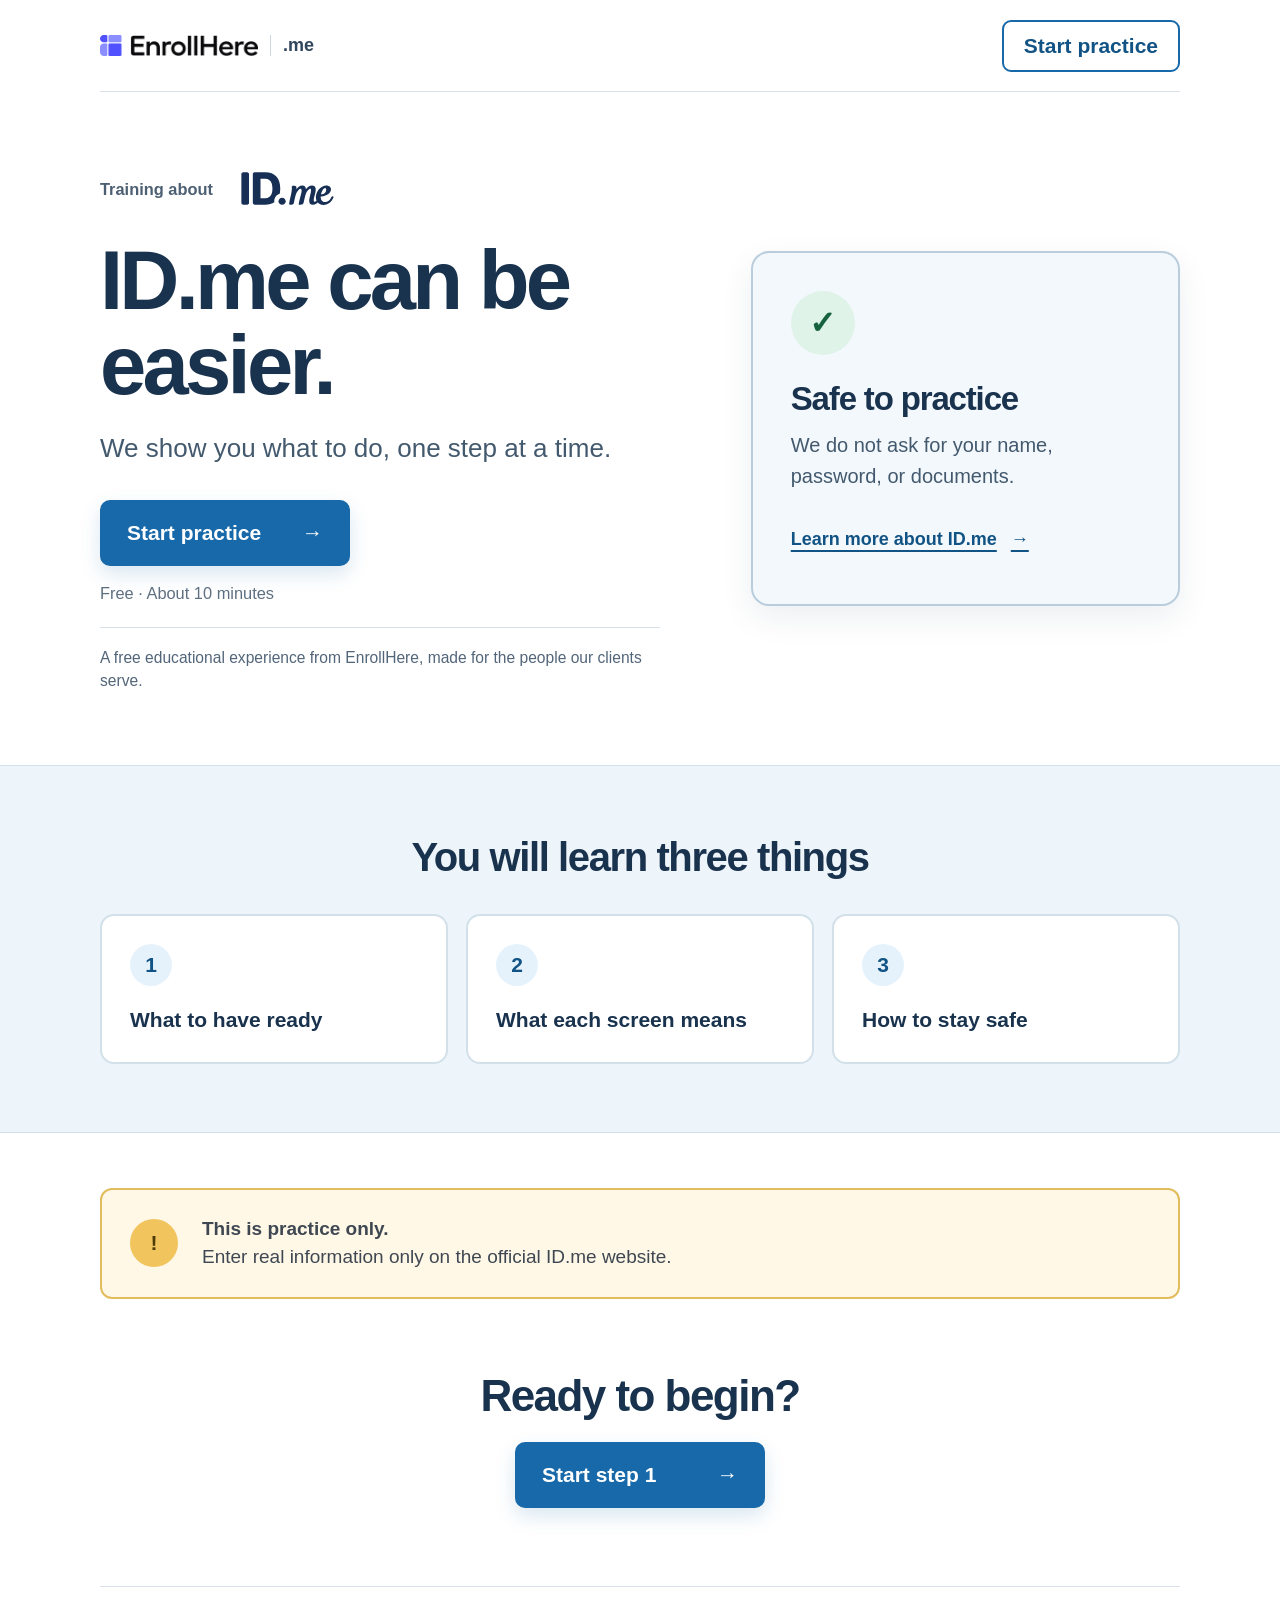
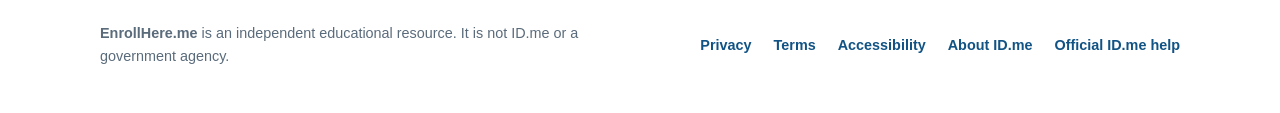
==== commit 50f58140: "Simplify senior training and add About ID.me guide Uses shorter copy, accessible blue controls, a mo" ====
--- a/index.html
+++ b/index.html
@@ -3,74 +3,94 @@
 <head>
   <meta charset="utf-8">
   <meta name="viewport" content="width=device-width, initial-scale=1">
-  <title>EnrollHere.me | Learn ID.me before you begin</title>
-  <meta name="description" content="A free, accessible practice guide that helps older adults prepare for their first ID.me account setup—without collecting personal information.">
-  <meta name="theme-color" content="#5558ff">
+  <title>EnrollHere.me | Easy ID.me practice</title>
+  <meta name="description" content="Learn how to set up ID.me with five simple, private practice steps.">
+  <meta name="theme-color" content="#ffffff">
   <link rel="canonical" href="https://enrollhere.me/">
   <meta name="robots" content="index,follow,max-image-preview:large">
-  <meta property="og:type" content="website"><meta property="og:site_name" content="EnrollHere.me">
-  <meta property="og:title" content="Learn ID.me before you begin | EnrollHere.me">
-  <meta property="og:description" content="A calm, private practice guide for setting up ID.me for the first time.">
+  <meta property="og:type" content="website">
+  <meta property="og:site_name" content="EnrollHere.me">
+  <meta property="og:title" content="Easy ID.me practice | EnrollHere.me">
+  <meta property="og:description" content="Five simple steps. No personal information collected.">
   <meta property="og:url" content="https://enrollhere.me/">
   <meta property="og:image" content="https://enrollhere.me/assets/enrollhere-me-og.png">
   <meta property="og:image:secure_url" content="https://enrollhere.me/assets/enrollhere-me-og.png">
-  <meta property="og:image:type" content="image/png"><meta property="og:image:width" content="1200"><meta property="og:image:height" content="630">
-  <meta property="og:image:alt" content="EnrollHere and ID.me logos with the words Learn ID.me. Feel ready. Clear. Calm. Private.">
-  <meta name="twitter:card" content="summary_large_image"><meta name="twitter:title" content="Learn ID.me before you begin | EnrollHere.me">
-  <meta name="twitter:description" content="A calm, private practice guide for setting up ID.me for the first time.">
+  <meta property="og:image:type" content="image/png">
+  <meta property="og:image:width" content="1200">
+  <meta property="og:image:height" content="630">
+  <meta property="og:image:alt" content="EnrollHere and ID.me logos with the words ID.me made easier. Free step-by-step practice.">
+  <meta name="twitter:card" content="summary_large_image">
+  <meta name="twitter:title" content="Easy ID.me practice | EnrollHere.me">
+  <meta name="twitter:description" content="Five simple steps. No personal information collected.">
   <meta name="twitter:image" content="https://enrollhere.me/assets/enrollhere-me-og.png">
-  <meta name="twitter:image:alt" content="EnrollHere and ID.me logos with the words Learn ID.me. Feel ready. Clear. Calm. Private.">
+  <meta name="twitter:image:alt" content="EnrollHere and ID.me logos with the words ID.me made easier. Free step-by-step practice.">
   <link rel="icon" type="image/png" href="assets/enrollhere-app-icon.png">
-  <link rel="preconnect" href="https://fonts.googleapis.com"><link rel="preconnect" href="https://fonts.gstatic.com" crossorigin>
-  <link href="https://fonts.googleapis.com/css2?family=Inter:wght@500;600;700;800&display=swap" rel="stylesheet">
-  <link rel="stylesheet" href="styles.css"><script src="app.js" defer></script>
+  <link rel="stylesheet" href="styles.css">
 </head>
-<body class="marketing-page">
+<body class="simple-home">
   <a class="skip-link" href="#main">Skip to main content</a>
-  <div class="marketing-shell">
-    <header class="gtm-header" aria-label="Site header">
-      <a class="gtm-brand" href="./" aria-label="EnrollHere.me home"><img src="assets/enrollhere-wordmark.png" alt="EnrollHere" width="696" height="96"><span class="gtm-divider" aria-hidden="true"></span><span class="gtm-product">.me</span></a>
-      <nav class="gtm-nav" aria-label="Primary navigation"><a href="#how-it-works">How it works</a><a href="#safety">Safety</a><a href="#questions">Questions</a><a class="gtm-nav-action" href="training.html">Start training <span aria-hidden="true">→</span></a></nav>
-    </header>
 
-    <main id="main">
-      <section class="gtm-hero" aria-labelledby="hero-title">
-        <div class="gtm-hero-copy">
-          <p class="gtm-eyebrow"><span aria-hidden="true"></span> Free first-time ID.me training</p>
-          <h1 id="hero-title">Learn the steps.<br><span>Feel ready.</span></h1>
-          <p class="gtm-lede">Setting up ID.me can feel like a lot. EnrollHere.me shows you what to expect, what to have ready, and how to stay safe—before you visit the real ID.me website.</p>
-          <div class="gtm-actions"><a class="gtm-button gtm-button-primary" href="training.html">Start the free practice <span aria-hidden="true">→</span></a><a class="gtm-button gtm-button-secondary" href="#how-it-works">See what you’ll learn</a></div>
-          <ul class="gtm-assurances" aria-label="Training assurances"><li><span aria-hidden="true">✓</span> No account required</li><li><span aria-hidden="true">✓</span> No personal information collected</li><li><span aria-hidden="true">✓</span> About 10 minutes</li></ul>
+  <header class="simple-header simple-width">
+    <a class="simple-brand" href="./" aria-label="EnrollHere.me home">
+      <img src="assets/enrollhere-wordmark.png" alt="EnrollHere" width="696" height="96">
+      <span>.me</span>
+    </a>
+    <a class="simple-header-link" href="training.html">Start practice</a>
+  </header>
+
+  <main id="main">
+    <section class="simple-hero simple-width" aria-labelledby="hero-title">
+      <div class="simple-hero-copy">
+        <div class="simple-idme-label">
+          <span>Training about</span>
+          <img src="assets/idme-logo-navy.svg" alt="ID.me" width="93" height="34">
         </div>
-        <aside class="gtm-preview" aria-labelledby="preview-title">
-          <div class="gtm-window-bar"><span>EnrollHere.me / Practice</span><span class="gtm-dots" aria-hidden="true"><i></i><i></i><i></i></span></div>
-          <div class="gtm-practice-card"><p class="gtm-practice-banner">Practice only — never enter personal information here</p><div class="gtm-idme-lockup"><span>Training about</span><span class="idme-logo-clear"><img src="assets/idme-logo-navy.svg" alt="ID.me" width="93" height="34"></span></div><p class="gtm-step-label">STEP 1 OF 7</p><div class="gtm-progress" aria-hidden="true"><span></span></div><h2 id="preview-title">Get your ready kit together.</h2><p>We’ll explain what you need and why, one item at a time.</p><div class="gtm-kit" aria-label="Items covered by the training"><span>Email</span><span>Phone</span><span>Photo ID</span></div><div class="gtm-preview-action" aria-hidden="true">Next step <span>→</span></div></div>
-          <div class="gtm-veteran-note"><span aria-hidden="true">★</span><p><strong>Veteran-owned small business</strong><br>An EnrollHere educational resource</p></div>
-        </aside>
-      </section>
+        <h1 id="hero-title">ID.me can be easier.</h1>
+        <p class="simple-lead">We show you what to do, one step at a time.</p>
+        <a class="simple-start" href="training.html">Start practice <span aria-hidden="true">→</span></a>
+        <p class="simple-time">Free · About 10 minutes</p>
+        <p class="simple-provider">A free educational experience from EnrollHere, made for the people our clients serve.</p>
+      </div>
 
-      <section class="gtm-trust-row" aria-label="Service commitments"><div><span aria-hidden="true">Aa</span><p><strong>Easy to read</strong><small>Large type and plain language</small></p></div><div><span aria-hidden="true">⌨</span><p><strong>Accessible by design</strong><small>Keyboard and screen-reader friendly</small></p></div><div><span aria-hidden="true">◇</span><p><strong>Private by default</strong><small>No forms, accounts, or tracking</small></p></div></section>
+      <aside class="simple-safety" aria-label="Your privacy">
+        <div class="simple-shield" aria-hidden="true">✓</div>
+        <h2>Safe to practice</h2>
+        <p>We do not ask for your name, password, or documents.</p>
+        <a class="simple-learn-link" href="about-idme.html">Learn more about ID.me <span aria-hidden="true">→</span></a>
+      </aside>
+    </section>
 
-      <section id="how-it-works" class="gtm-section gtm-how" aria-labelledby="how-title">
-        <div class="gtm-section-heading"><p class="gtm-eyebrow">A calm first-time guide</p><h2 id="how-title">Prepare, practice, and check your readiness.</h2><p>Seven short steps show you the whole journey without asking you to enter any real information.</p></div>
-        <div class="gtm-steps"><article><span class="gtm-number">01</span><div class="gtm-icon" aria-hidden="true">▤</div><h3>Gather what you need</h3><p>Learn which email, phone, identification, and personal details ID.me may ask you to have ready.</p></article><article><span class="gtm-number">02</span><div class="gtm-icon" aria-hidden="true">◎</div><h3>Walk through the process</h3><p>See how account creation, extra security, identity verification, and information sharing work.</p></article><article><span class="gtm-number">03</span><div class="gtm-icon" aria-hidden="true">✓</div><h3>Test your readiness</h3><p>Finish with three simple safety questions. You can review and try again as often as you like.</p></article></div>
-        <div class="gtm-centered"><a class="gtm-button gtm-button-primary" href="training.html">Begin step one <span aria-hidden="true">→</span></a></div>
-      </section>
+    <section class="simple-three" aria-labelledby="learn-title">
+      <div class="simple-width">
+        <h2 id="learn-title">You will learn three things</h2>
+        <div class="simple-three-grid">
+          <article><span>1</span><h3>What to have ready</h3></article>
+          <article><span>2</span><h3>What each screen means</h3></article>
+          <article><span>3</span><h3>How to stay safe</h3></article>
+        </div>
+      </div>
+    </section>
 
-      <section id="safety" class="gtm-dark-section" aria-labelledby="safety-title">
-        <div class="gtm-dark-intro"><p class="gtm-eyebrow">Your information stays yours</p><h2 id="safety-title">Practice here.<br><span>Use real details only on ID.me.</span></h2><p>EnrollHere.me teaches the process. It does not create an ID.me account, verify your identity, or connect you to government benefits.</p><div class="gtm-independent"><strong>Independent educational project</strong><span>EnrollHere.me is an EnrollHere educational resource. It is not affiliated with, endorsed by, or connected to ID.me or any government agency.</span></div></div>
-        <div class="gtm-safety-card"><p class="gtm-card-label">Four rules worth remembering</p><ol><li><span>1</span><p><strong>Start from the official agency website.</strong><small>Choose its ID.me button, then check that the new address ends in <b>id.me</b>.</small></p></li><li><span>2</span><p><strong>Keep passwords and codes private.</strong><small>A helper can sit beside you, but you should type them yourself.</small></p></li><li><span>3</span><p><strong>Read before you choose “Allow.”</strong><small>Check the organization and the information it wants ID.me to share.</small></p></li><li><span>4</span><p><strong>Stop when something feels wrong.</strong><small>Use the agency’s official website or ID.me’s official help center.</small></p></li></ol><a href="https://help.id.me/hc/en-us">Visit official ID.me help <span aria-hidden="true">↗</span></a></div>
-      </section>
+    <section class="simple-warning simple-width" aria-labelledby="warning-title">
+      <div aria-hidden="true">!</div>
+      <p><strong id="warning-title">This is practice only.</strong><br>Enter real information only on the official ID.me website.</p>
+    </section>
 
-      <section id="questions" class="gtm-section gtm-faq" aria-labelledby="faq-title">
-        <div class="gtm-section-heading"><p class="gtm-eyebrow">Clear answers</p><h2 id="faq-title">Questions are part of learning.</h2></div>
-        <div class="gtm-faq-list"><details><summary>Is EnrollHere.me part of ID.me?</summary><p>No. EnrollHere.me is an independent EnrollHere educational resource. ID.me is a separate company. Its name appears only to identify the service covered by this training.</p></details><details><summary>Can I create my real account here?</summary><p>No. This website has no credential or document forms. When you are ready, begin on the official website for the agency or organization you need and follow its ID.me link.</p></details><details><summary>Will this training ask for my password or identity documents?</summary><p>No. Never enter an ID.me password, security code, Social Security number, selfie, or identity document into EnrollHere.me.</p></details><details><summary>What if I already have an ID.me account?</summary><p>Use the account you already have. Avoid creating a duplicate. ID.me’s official help center can help if you cannot remember how to sign in.</p></details></div>
-      </section>
+    <section class="simple-final simple-width" aria-labelledby="final-title">
+      <h2 id="final-title">Ready to begin?</h2>
+      <a class="simple-start" href="training.html">Start step 1 <span aria-hidden="true">→</span></a>
+    </section>
+  </main>
 
-      <section class="gtm-final" aria-labelledby="final-title"><div><p class="gtm-eyebrow">Ready when you are</p><h2 id="final-title">Take the first step with confidence.</h2><p>Learn the ID.me setup process in a calm, private practice experience.</p></div><a class="gtm-button gtm-button-mint" href="training.html">Start free training <span aria-hidden="true">→</span></a></section>
-    </main>
-
-    <footer class="gtm-footer"><div class="gtm-footer-brand"><div class="gtm-brand"><img src="assets/enrollhere-wordmark.png" alt="EnrollHere" width="696" height="96"><span class="gtm-divider" aria-hidden="true"></span><span class="gtm-product">.me</span></div><p>An EnrollHere educational resource.</p></div><div><strong>Important information</strong><a href="privacy.html">Privacy notice</a><a href="terms.html">Terms of use</a><a href="accessibility.html">Accessibility statement</a><a href="https://help.id.me/hc/en-us">Official ID.me help <span aria-hidden="true">↗</span></a></div><div><strong>Training boundary</strong><p>EnrollHere.me is not a sign-in page or identity service. It never asks for passwords, security codes, Social Security numbers, selfies, or identity documents.</p></div></footer>
-  </div>
+  <footer class="simple-footer simple-width">
+    <p><strong>EnrollHere.me</strong> is an independent educational resource. It is not ID.me or a government agency.</p>
+    <nav aria-label="Important information">
+      <a href="privacy.html">Privacy</a>
+      <a href="terms.html">Terms</a>
+      <a href="accessibility.html">Accessibility</a>
+      <a href="about-idme.html">About ID.me</a>
+      <a href="https://help.id.me/hc/en-us">Official ID.me help</a>
+    </nav>
+  </footer>
 </body>
 </html>
--- a/styles.css
+++ b/styles.css
@@ -59,3 +59,165 @@
 .large-text .lesson-content #lesson-title{font-size:2.1rem}
 @media(max-width:760px){.agency-grid{grid-template-columns:1fr}.agency-card{grid-template-columns:130px 1fr 24px}}
 @media(max-width:620px){.agency-start{padding-block:32px 4px}.agency-start h1{font-size:2rem}.agency-intro{font-size:.95rem}.agency-card{grid-template-columns:105px 1fr 22px;gap:12px;min-height:104px;padding:14px}.agency-mark{height:62px;padding:6px}.agency-mark img{max-width:94px;max-height:52px}.training-page .lesson-content #lesson-title{font-size:1.8rem}}
+
+/* Simple, senior-first homepage and training flow. */
+.simple-home{margin:0;background:#fff;color:#19324d;font-family:Arial,"Helvetica Neue",sans-serif;font-size:21px}
+.simple-home *{box-sizing:border-box}
+.simple-width{width:min(1080px,calc(100% - 48px));margin-inline:auto}
+.simple-header{min-height:92px;display:flex;align-items:center;justify-content:space-between;gap:24px;border-bottom:1px solid #d8e1ea}
+.simple-brand{display:flex;align-items:center;gap:12px;text-decoration:none;color:#31465d;font-weight:700}
+.simple-brand img{display:block;width:158px;height:auto}
+.simple-brand span{padding-left:12px;border-left:1px solid #cbd6e0;font-size:.9rem}
+.simple-header-link{min-height:52px;display:inline-flex;align-items:center;padding:10px 20px;border:2px solid #1769aa;border-radius:9px;color:#115384;background:#fff;text-decoration:none;font-weight:800}
+.simple-hero{min-height:570px;display:grid;grid-template-columns:1.15fr .85fr;align-items:center;gap:70px;padding-block:72px}
+.simple-idme-label{display:flex;align-items:center;gap:16px;margin-bottom:25px;color:#4d6073;font-size:.82rem;font-weight:700}
+.simple-idme-label img{width:93px;height:34px;padding:8px 12px;box-sizing:content-box;background:#fff}
+.simple-hero h1{max-width:650px;margin:0 0 20px;font-family:Arial,"Helvetica Neue",sans-serif;font-size:clamp(3.1rem,6.5vw,5.1rem);font-weight:800;line-height:1.02;letter-spacing:-.045em;color:#19324d}
+.simple-lead{max-width:560px;margin:0 0 32px;font-size:1.3rem;line-height:1.5;color:#43596e}
+.simple-start{min-height:66px;min-width:250px;display:inline-flex;align-items:center;justify-content:space-between;gap:35px;padding:16px 24px;border:3px solid #1769aa;border-radius:10px;background:#1769aa;color:#fff;text-decoration:none;font-size:1.05rem;font-weight:800;box-shadow:0 8px 20px rgba(23,105,170,.16)}
+.simple-start:hover{background:#115384;border-color:#115384}
+.simple-time{margin:14px 0 0;font-size:.82rem;color:#5d6f80}
+.simple-provider{max-width:560px;margin:20px 0 0;padding-top:18px;border-top:1px solid #d5e0e9;color:#526579;font-size:.78rem;line-height:1.5}
+.simple-safety{padding:38px;border:2px solid #b9cddd;border-radius:18px;background:#f3f8fc;box-shadow:0 12px 32px rgba(25,50,77,.08)}
+.simple-shield{width:64px;height:64px;margin-bottom:25px;border-radius:50%;display:grid;place-items:center;background:#dff3e8;color:#17623f;font-size:1.6rem;font-weight:900}
+.simple-safety h2{margin:0 0 12px;font-family:Arial,"Helvetica Neue",sans-serif;font-size:1.65rem;font-weight:800;color:#19324d}
+.simple-safety p{margin:0;font-size:1rem;line-height:1.55;color:#43596e}
+.simple-learn-link{min-height:52px;margin-top:22px;display:inline-flex;align-items:center;gap:14px;color:#115384;font-size:.9rem;font-weight:800}
+.simple-three{padding:68px 0;background:#eef5fa;border-block:1px solid #d2e0ea}
+.simple-three h2{text-align:center;font-family:Arial,"Helvetica Neue",sans-serif;font-size:2rem;font-weight:800;color:#19324d}
+.simple-three-grid{display:grid;grid-template-columns:repeat(3,1fr);gap:18px;margin-top:34px}
+.simple-three-grid article{min-height:150px;padding:28px;background:#fff;border:2px solid #d2e0ea;border-radius:14px}
+.simple-three-grid span{width:42px;height:42px;display:grid;place-items:center;border-radius:50%;background:#e6f2fb;color:#115384;font-weight:900}
+.simple-three-grid h3{margin:20px 0 0;font-size:1.05rem;line-height:1.35;color:#19324d}
+.simple-warning{display:flex;align-items:center;gap:24px;margin-top:55px;padding:25px 28px;border:2px solid #e3bc5d;border-radius:12px;background:#fff8e7}
+.simple-warning>div{width:48px;height:48px;flex:none;display:grid;place-items:center;border-radius:50%;background:#f1c45d;color:#503b0b;font-weight:900}
+.simple-warning p{margin:0;font-size:.95rem;line-height:1.5;color:#3f4852}
+.simple-final{padding:72px 0 78px;text-align:center}
+.simple-final h2{font-family:Arial,"Helvetica Neue",sans-serif;font-size:2.2rem;font-weight:800;color:#19324d}
+.simple-footer{padding:35px 0 45px;border-top:1px solid #d8e1ea;display:flex;justify-content:space-between;gap:45px;color:#5a6b7b}
+.simple-footer p{max-width:540px;margin:0;font-size:.72rem;line-height:1.6}
+.simple-footer nav{display:flex;flex-wrap:wrap;justify-content:flex-end;gap:22px}
+.simple-footer a{min-height:44px;display:inline-flex;align-items:center;font-size:.72rem;font-weight:700;color:#115384}
+
+.senior-training{background:#f5f8fb;color:#23384e}
+.calm-notice{padding:12px 20px;background:#eaf4fb;border-bottom:1px solid #cbdce9;color:#244b6a;text-align:center;font-size:.78rem;font-weight:800}
+.training-header{min-height:88px;display:flex;align-items:center;justify-content:space-between;gap:24px;border-bottom:1px solid #cbd7e1}
+.senior-training .training-tools{display:flex;gap:14px;align-items:center}
+.senior-training .training-tools button,.senior-training .training-tools a{min-height:50px;display:inline-flex;align-items:center;padding:10px 16px;border:2px solid #1769aa;border-radius:8px;background:#fff;color:#115384;text-decoration:none;font-weight:800}
+.agency-shortcuts{padding-block:28px 24px;border-bottom:1px solid #cbd7e1}
+.agency-shortcuts[hidden]{display:none}
+.agency-finish{margin-bottom:48px;padding:34px;border:2px solid #9fc6ad;border-radius:16px;background:#f1faf4}
+.agency-finish h2{margin:0 0 6px;font-family:Arial,"Helvetica Neue",sans-serif;font-size:1.65rem;font-weight:800;color:#214b36}
+.finish-label{margin:0 0 10px!important;color:#17623f!important;font-size:.7rem!important;font-weight:900;letter-spacing:.1em}
+.new-tab-note{margin:18px 0 0!important;color:#415c4c!important;font-size:.78rem!important}
+.agency-shortcuts h1{margin:0 0 6px;font-family:Arial,"Helvetica Neue",sans-serif;font-size:1.45rem;font-weight:800;letter-spacing:0;color:#253b5b}
+.agency-shortcuts>p{margin:0;color:#526579;font-size:.82rem}
+.agency-shortcut-grid{display:grid;grid-template-columns:repeat(4,1fr);gap:12px;margin-top:18px}
+.agency-shortcut-grid a{min-height:84px;padding:12px;display:flex;flex-direction:column;align-items:center;justify-content:center;gap:9px;border:2px solid #c4d2de;border-radius:10px;background:#fff;color:#253b5b;text-align:center;text-decoration:none;font-size:.78rem;font-weight:800}
+.agency-shortcut-grid a:hover{border-color:#1769aa;background:#f5faff}
+.agency-shortcut-grid img{display:block;max-width:105px;max-height:30px;width:auto;height:auto}
+.agency-shortcut-grid a:last-child img{padding:3px 7px;background:#112e51}
+.agency-text-mark{font-size:.82rem;letter-spacing:.04em;color:#07569b;font-weight:900}
+.senior-training .lesson-shell{max-width:820px;padding-block:38px 60px}
+.lesson-main-title{margin:0 0 24px;font-family:Arial,"Helvetica Neue",sans-serif;font-size:2rem;font-weight:800;letter-spacing:-.02em;color:#253b5b}
+.senior-training .lesson-progress{margin-bottom:18px}
+.senior-training .lesson-progress p{font-size:.9rem}
+.senior-training .progress-track{height:14px;background:#d7e2eb}
+.senior-training .progress-track span{background:#1769aa}
+.senior-training .lesson-card{border:2px solid #b8c9d8;border-radius:14px;box-shadow:0 8px 22px rgba(37,59,91,.09)}
+.senior-training .lesson-visual{min-height:190px;padding:24px;background:#edf5fb}
+.senior-training .lesson-content{padding:38px 42px 30px}
+.senior-training .lesson-content #lesson-title{font-size:2rem;line-height:1.15}
+.senior-training .lesson-lead{font-size:1.12rem;line-height:1.6;color:#334b61}
+.senior-training .lesson-tip{margin-top:22px;padding:17px 19px;border-left:6px solid #1769aa;background:#edf6fc;font-size:.9rem;line-height:1.55}
+.senior-training .lesson-controls{padding:18px 22px}
+.senior-training .lesson-controls button{min-width:145px;min-height:60px;border-radius:9px;border-color:#1769aa;color:#115384}
+.senior-training .lesson-controls .primary-button{background:#1769aa;border-color:#1769aa;color:#fff}
+.senior-training .lesson-reminder{font-size:.9rem}
+.senior-training .readiness-test label{min-height:54px;align-items:center}
+
+@media(max-width:760px){
+  .simple-home{font-size:20px}
+  .simple-width{width:calc(100% - 32px)}
+  .simple-header{min-height:76px;gap:12px}
+  .simple-brand{gap:7px}.simple-brand img{width:126px}.simple-brand span{padding-left:7px;font-size:.72rem}
+  .simple-header-link{min-height:48px;padding:8px 12px;font-size:.75rem}
+  .simple-hero{min-height:auto;grid-template-columns:1fr;gap:34px;padding-block:44px}
+  .simple-idme-label{margin-bottom:20px;font-size:.75rem}
+  .simple-hero h1{font-size:clamp(2.45rem,13vw,3.5rem);line-height:1.05;margin-bottom:18px}
+  .simple-lead{font-size:1.12rem;line-height:1.48;margin-bottom:26px}
+  .simple-start{width:100%;min-height:62px;min-width:0;font-size:1rem}
+  .simple-time{text-align:center}
+  .simple-safety{padding:26px}.simple-shield{width:54px;height:54px;margin-bottom:18px}.simple-safety h2{font-size:1.45rem}
+  .simple-three{padding:48px 0}.simple-three h2{text-align:left;font-size:1.65rem}
+  .simple-three-grid{grid-template-columns:1fr;gap:12px;margin-top:25px}
+  .simple-three-grid article{min-height:86px;padding:18px;display:flex;align-items:center;gap:17px}
+  .simple-three-grid h3{margin:0;font-size:1rem}
+  .simple-warning{margin-top:34px;padding:20px 18px;gap:16px;align-items:flex-start}
+  .simple-warning>div{width:42px;height:42px}.simple-warning p{font-size:.87rem}
+  .simple-final{padding:48px 0 54px}.simple-final h2{font-size:1.75rem}
+  .simple-footer{padding-block:28px 38px;display:block}.simple-footer nav{margin-top:20px;justify-content:flex-start;gap:8px 22px}
+
+  .calm-notice{padding:10px 16px;font-size:.72rem}
+  .training-header{min-height:74px;gap:10px;padding-block:10px}
+  .senior-training .site-width{width:calc(100% - 28px)}
+  .senior-training .training-header .brand-logo{width:105px}
+  .senior-training .brand-copy{display:none}
+  .senior-training .training-tools{width:auto;display:flex;gap:7px}
+  .senior-training .training-tools button,.senior-training .training-tools a{min-height:48px;padding:8px 10px;font-size:.68rem;text-align:center}
+  .agency-shortcuts{padding-block:22px 20px}.agency-shortcuts h1{font-size:1.3rem}.agency-shortcuts>p{font-size:.78rem;line-height:1.4}
+  .agency-finish{margin-bottom:35px;padding:24px 18px}.agency-finish h2{font-size:1.4rem}
+  .agency-shortcut-grid{grid-template-columns:1fr 1fr;gap:9px;margin-top:15px}
+  .agency-shortcut-grid a{min-height:74px;padding:9px;font-size:.72rem}.agency-shortcut-grid img{max-width:90px;max-height:25px}
+  .senior-training .lesson-shell{padding-block:30px 42px}
+  .lesson-main-title{font-size:1.65rem;line-height:1.2;margin-bottom:20px}
+  .senior-training .lesson-progress{display:block}.senior-training .lesson-progress p{margin-bottom:9px}.senior-training .progress-track{width:100%}
+  .senior-training .lesson-card{display:flex;flex-direction:column}
+  .senior-training .lesson-visual{display:none}
+  .senior-training .lesson-content{padding:28px 22px 24px}
+  .senior-training .lesson-content #lesson-title{font-size:1.7rem;line-height:1.2}
+  .senior-training .lesson-lead{font-size:1.05rem;line-height:1.55}
+  .senior-training .lesson-tip{font-size:.85rem}
+  .senior-training .lesson-controls{padding:14px;display:grid;grid-template-columns:1fr 1.35fr;gap:10px}
+  .senior-training .lesson-controls button{width:100%;min-width:0;min-height:58px;padding:10px 12px}
+  .senior-training .lesson-reminder{font-size:.82rem}
+  .senior-training .lesson-footer{gap:18px}
+  .senior-training .readiness-test fieldset{padding:15px 10px}.senior-training .readiness-test label{padding:12px 7px}
+}
+
+@media(prefers-contrast:more){
+  .simple-start,.senior-training .lesson-controls .primary-button{border-color:#003f73;background:#075b9a}
+  .simple-safety,.simple-three-grid article,.agency-shortcut-grid a,.senior-training .lesson-card{border-color:#71869a}
+}
+
+/* Plain-language About ID.me page. */
+.idme-about-page{margin:0;background:#f6f9fb;color:#253b5b;font-family:Arial,"Helvetica Neue",sans-serif;font-size:21px}
+.idme-about-page *{box-sizing:border-box}
+.about-header{min-height:92px;display:flex;align-items:center;justify-content:space-between;gap:24px;border-bottom:1px solid #d8e1ea;background:#fff}
+.idme-about-page::before{content:"";position:fixed;inset:0;z-index:-1;background:linear-gradient(#fff 0 360px,#f6f9fb 360px)}
+.about-main{max-width:900px;padding-block:62px 70px}
+.about-logo-row{display:flex;align-items:center;gap:18px;margin-bottom:24px;color:#526579;font-size:.85rem;font-weight:800}
+.about-logo-row img{width:139px;height:51px;padding:10px 14px;box-sizing:content-box;background:#fff}
+.about-main>h1{margin:0 0 18px;font-family:Arial,"Helvetica Neue",sans-serif;font-size:clamp(3rem,7vw,4.8rem);font-weight:800;letter-spacing:-.045em;color:#19324d}
+.about-lead{max-width:760px;margin:0 0 42px;font-size:1.3rem;line-height:1.5;color:#43596e}
+.about-plain-card{margin:18px 0;padding:34px;display:grid;grid-template-columns:58px 1fr;gap:22px;border:2px solid #c7d7e3;border-radius:16px;background:#fff;box-shadow:0 7px 22px rgba(25,50,77,.06)}
+.about-number{width:52px;height:52px;display:grid;place-items:center;border-radius:50%;background:#e6f2fb;color:#115384;font-size:1.15rem;font-weight:900}
+.about-plain-card h2{margin:5px 0 14px;font-family:Arial,"Helvetica Neue",sans-serif;font-size:1.65rem;font-weight:800;color:#19324d}
+.about-plain-card p{font-size:1rem;line-height:1.6;color:#40566b}
+.about-note{margin:20px 0;padding:17px 18px;border-left:6px solid #1769aa;background:#edf6fc}
+.about-steps,.about-list{padding-left:27px;color:#334b61}
+.about-steps li,.about-list li{margin:12px 0;line-height:1.55}
+.about-official-link{min-height:52px;display:inline-flex;align-items:center;gap:12px;color:#115384;font-size:.9rem;font-weight:800}
+.about-stats{display:grid;grid-template-columns:1fr 1fr;gap:12px;margin:22px 0}
+.about-stats p{min-height:118px;margin:0;padding:20px;border:1px solid #bfd1df;border-radius:12px;background:#f5f9fc}
+.about-stats strong,.about-stats span{display:block}.about-stats strong{font-size:1.7rem;color:#1769aa}.about-stats span{margin-top:7px;font-size:.8rem;line-height:1.35}
+.about-next{margin-top:38px;padding:38px;border-radius:16px;background:#eaf4fb;text-align:center}
+.about-next h2{font-family:Arial,"Helvetica Neue",sans-serif;font-size:1.9rem;font-weight:800;color:#19324d}.about-next p{color:#43596e}
+
+@media(max-width:760px){
+  .about-header{min-height:76px;gap:12px}.about-main{padding-block:40px 50px}.about-main>h1{font-size:2.7rem}.about-lead{font-size:1.12rem;margin-bottom:30px}
+  .about-logo-row{font-size:.75rem}.about-logo-row img{width:108px;height:auto}
+  .about-plain-card{padding:24px 20px;grid-template-columns:1fr;gap:12px}.about-number{width:46px;height:46px}.about-plain-card h2{font-size:1.45rem}.about-plain-card p{font-size:.96rem}
+  .about-stats{grid-template-columns:1fr 1fr;gap:9px}.about-stats p{min-height:105px;padding:15px}.about-stats strong{font-size:1.4rem}.about-stats span{font-size:.72rem}
+  .about-next{padding:28px 20px}.about-next h2{font-size:1.65rem}
+}
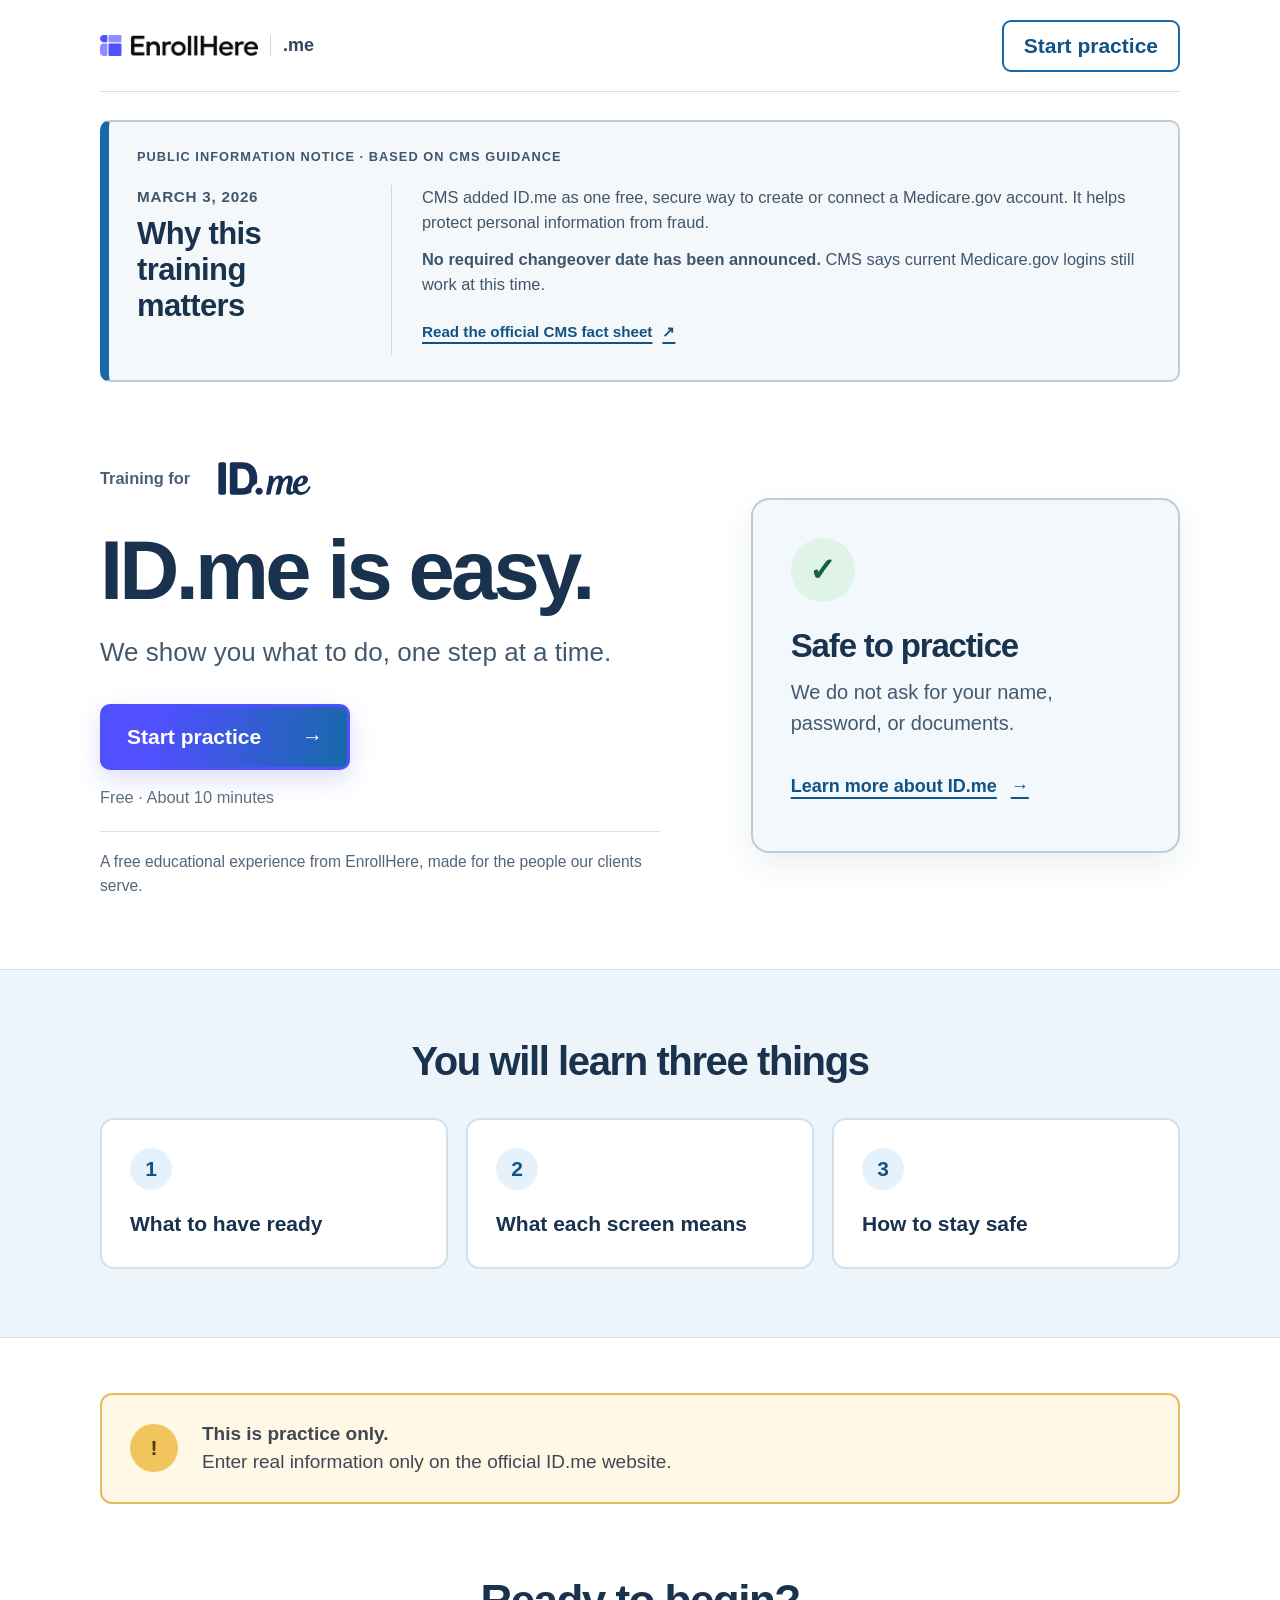
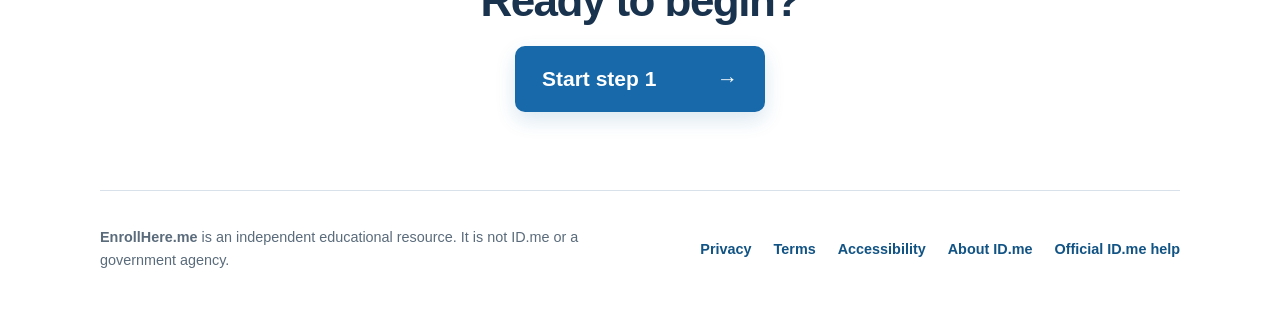
==== commit 935ed176: "Clarify Medicare login guidance and opening message Uses the verified CMS March 3, 2026 announcement" ====
--- a/index.html
+++ b/index.html
@@ -10,20 +10,20 @@
   <meta name="robots" content="index,follow,max-image-preview:large">
   <meta property="og:type" content="website">
   <meta property="og:site_name" content="EnrollHere.me">
-  <meta property="og:title" content="Easy ID.me practice | EnrollHere.me">
-  <meta property="og:description" content="Five simple steps. No personal information collected.">
+  <meta property="og:title" content="A Free Education Resource powered by EnrollHere">
+  <meta property="og:description" content="Simple ID.me education for the people our clients serve.">
   <meta property="og:url" content="https://enrollhere.me/">
   <meta property="og:image" content="https://enrollhere.me/assets/enrollhere-me-og.png">
   <meta property="og:image:secure_url" content="https://enrollhere.me/assets/enrollhere-me-og.png">
   <meta property="og:image:type" content="image/png">
   <meta property="og:image:width" content="1200">
   <meta property="og:image:height" content="630">
-  <meta property="og:image:alt" content="EnrollHere and ID.me logos with the words ID.me made easier. Free step-by-step practice.">
+  <meta property="og:image:alt" content="EnrollHere and ID.me logos with the words A Free Education Resource powered by EnrollHere.">
   <meta name="twitter:card" content="summary_large_image">
-  <meta name="twitter:title" content="Easy ID.me practice | EnrollHere.me">
-  <meta name="twitter:description" content="Five simple steps. No personal information collected.">
+  <meta name="twitter:title" content="A Free Education Resource powered by EnrollHere">
+  <meta name="twitter:description" content="Simple ID.me education for the people our clients serve.">
   <meta name="twitter:image" content="https://enrollhere.me/assets/enrollhere-me-og.png">
-  <meta name="twitter:image:alt" content="EnrollHere and ID.me logos with the words ID.me made easier. Free step-by-step practice.">
+  <meta name="twitter:image:alt" content="EnrollHere and ID.me logos with the words A Free Education Resource powered by EnrollHere.">
   <link rel="icon" type="image/png" href="assets/enrollhere-app-icon.png">
   <link rel="stylesheet" href="styles.css">
 </head>
@@ -39,15 +39,30 @@
   </header>
 
   <main id="main">
+    <aside class="cms-notice simple-width" aria-labelledby="cms-notice-title">
+      <p class="cms-notice-label">PUBLIC INFORMATION NOTICE · BASED ON CMS GUIDANCE</p>
+      <div class="cms-notice-grid">
+        <div>
+          <p class="cms-notice-date">March 3, 2026</p>
+          <h2 id="cms-notice-title">Why this training matters</h2>
+        </div>
+        <div>
+          <p>CMS added ID.me as one free, secure way to create or connect a Medicare.gov account. It helps protect personal information from fraud.</p>
+          <p><strong>No required changeover date has been announced.</strong> CMS says current Medicare.gov logins still work at this time.</p>
+          <a href="https://www.cms.gov/newsroom/fact-sheets/medicare-gov-enhanced-log" target="_blank" rel="noopener">Read the official CMS fact sheet <span aria-hidden="true">↗</span></a>
+        </div>
+      </div>
+    </aside>
+
     <section class="simple-hero simple-width" aria-labelledby="hero-title">
       <div class="simple-hero-copy">
         <div class="simple-idme-label">
-          <span>Training about</span>
+          <span>Training for</span>
           <img src="assets/idme-logo-navy.svg" alt="ID.me" width="93" height="34">
         </div>
-        <h1 id="hero-title">ID.me can be easier.</h1>
+        <h1 id="hero-title">ID.me is easy.</h1>
         <p class="simple-lead">We show you what to do, one step at a time.</p>
-        <a class="simple-start" href="training.html">Start practice <span aria-hidden="true">→</span></a>
+        <a class="simple-start simple-start-transition" href="training.html">Start practice <span aria-hidden="true">→</span></a>
         <p class="simple-time">Free · About 10 minutes</p>
         <p class="simple-provider">A free educational experience from EnrollHere, made for the people our clients serve.</p>
       </div>
--- a/styles.css
+++ b/styles.css
@@ -76,6 +76,8 @@
 .simple-lead{max-width:560px;margin:0 0 32px;font-size:1.3rem;line-height:1.5;color:#43596e}
 .simple-start{min-height:66px;min-width:250px;display:inline-flex;align-items:center;justify-content:space-between;gap:35px;padding:16px 24px;border:3px solid #1769aa;border-radius:10px;background:#1769aa;color:#fff;text-decoration:none;font-size:1.05rem;font-weight:800;box-shadow:0 8px 20px rgba(23,105,170,.16)}
 .simple-start:hover{background:#115384;border-color:#115384}
+.simple-start-transition{border-color:#5050ff;background:linear-gradient(100deg,#5050ff 0%,#5050ff 22%,#1769aa 100%);box-shadow:0 9px 24px rgba(80,80,255,.2)}
+.simple-start-transition:hover{border-color:#3f46df;background:linear-gradient(100deg,#4545e8 0%,#4545e8 22%,#115d97 100%)}
 .simple-time{margin:14px 0 0;font-size:.82rem;color:#5d6f80}
 .simple-provider{max-width:560px;margin:20px 0 0;padding-top:18px;border-top:1px solid #d5e0e9;color:#526579;font-size:.78rem;line-height:1.5}
 .simple-safety{padding:38px;border:2px solid #b9cddd;border-radius:18px;background:#f3f8fc;box-shadow:0 12px 32px rgba(25,50,77,.08)}
@@ -98,6 +100,15 @@
 .simple-footer p{max-width:540px;margin:0;font-size:.72rem;line-height:1.6}
 .simple-footer nav{display:flex;flex-wrap:wrap;justify-content:flex-end;gap:22px}
 .simple-footer a{min-height:44px;display:inline-flex;align-items:center;font-size:.72rem;font-weight:700;color:#115384}
+
+.cms-notice{margin-top:28px;padding:25px 28px;border:2px solid #bdccd9;border-left:9px solid #1769aa;border-radius:10px;background:#f5f8fb}
+.cms-notice-label{margin:0 0 18px!important;color:#38536b;font-size:.64rem!important;font-weight:900;letter-spacing:.08em}
+.cms-notice-grid{display:grid;grid-template-columns:220px 1fr;gap:34px}
+.cms-notice-date{margin:0 0 8px!important;color:#1769aa;font-size:.76rem!important;font-weight:900;text-transform:uppercase;letter-spacing:.05em}
+.cms-notice h2{margin:0;font-family:Arial,"Helvetica Neue",sans-serif;font-size:1.55rem;font-weight:800;letter-spacing:-.02em;color:#19324d}
+.cms-notice-grid>div:last-child{padding-left:30px;border-left:1px solid #cbd7e1}
+.cms-notice p{margin:0 0 11px;font-size:.82rem;line-height:1.55;color:#40566b}
+.cms-notice a{min-height:46px;display:inline-flex;align-items:center;gap:10px;color:#115384;font-size:.76rem;font-weight:800}
 
 .senior-training{background:#f5f8fb;color:#23384e}
 .calm-notice{padding:12px 20px;background:#eaf4fb;border-bottom:1px solid #cbdce9;color:#244b6a;text-align:center;font-size:.78rem;font-weight:800}
@@ -142,6 +153,7 @@
   .simple-header{min-height:76px;gap:12px}
   .simple-brand{gap:7px}.simple-brand img{width:126px}.simple-brand span{padding-left:7px;font-size:.72rem}
   .simple-header-link{min-height:48px;padding:8px 12px;font-size:.75rem}
+  .cms-notice{margin-top:18px;padding:20px 18px;border-left-width:7px}.cms-notice-label{font-size:.58rem!important;line-height:1.4}.cms-notice-grid{grid-template-columns:1fr;gap:16px}.cms-notice-grid>div:last-child{padding:16px 0 0;border-left:0;border-top:1px solid #cbd7e1}.cms-notice h2{font-size:1.35rem}.cms-notice p{font-size:.78rem}
   .simple-hero{min-height:auto;grid-template-columns:1fr;gap:34px;padding-block:44px}
   .simple-idme-label{margin-bottom:20px;font-size:.75rem}
   .simple-hero h1{font-size:clamp(2.45rem,13vw,3.5rem);line-height:1.05;margin-bottom:18px}
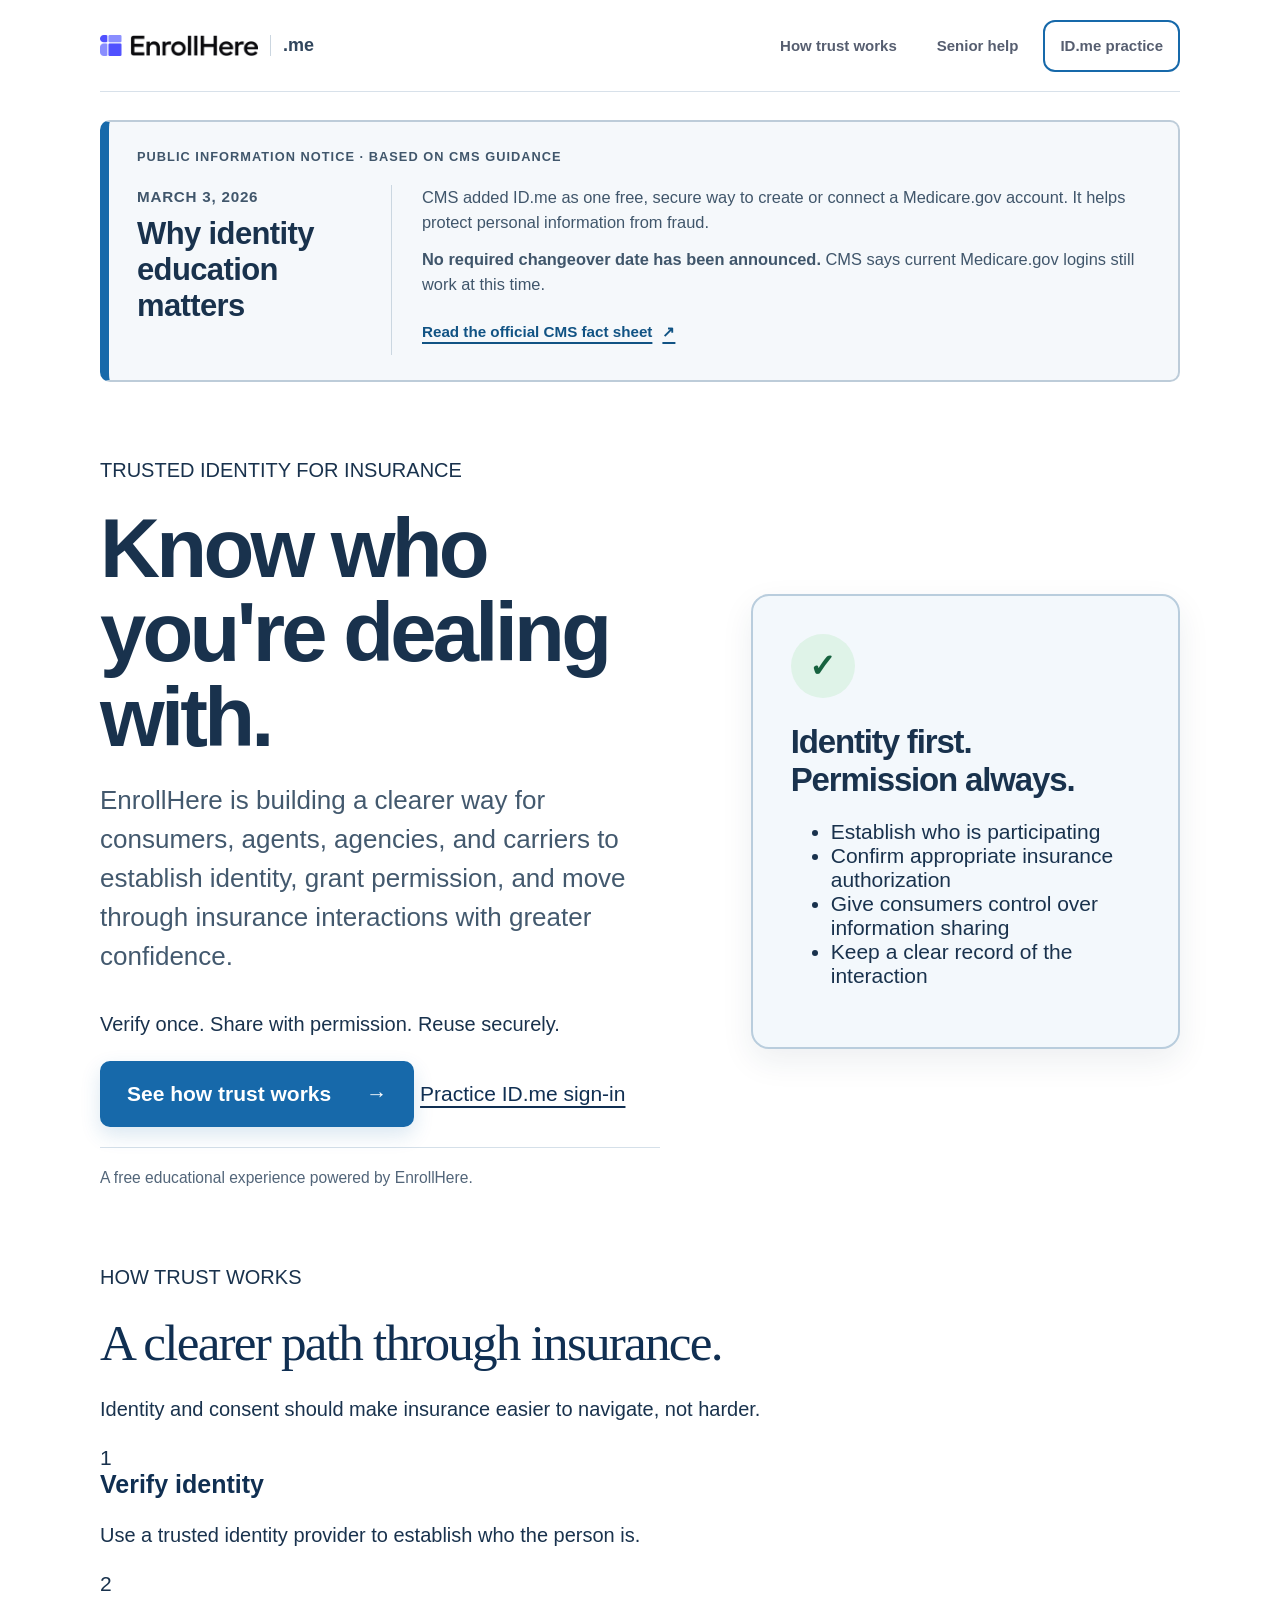
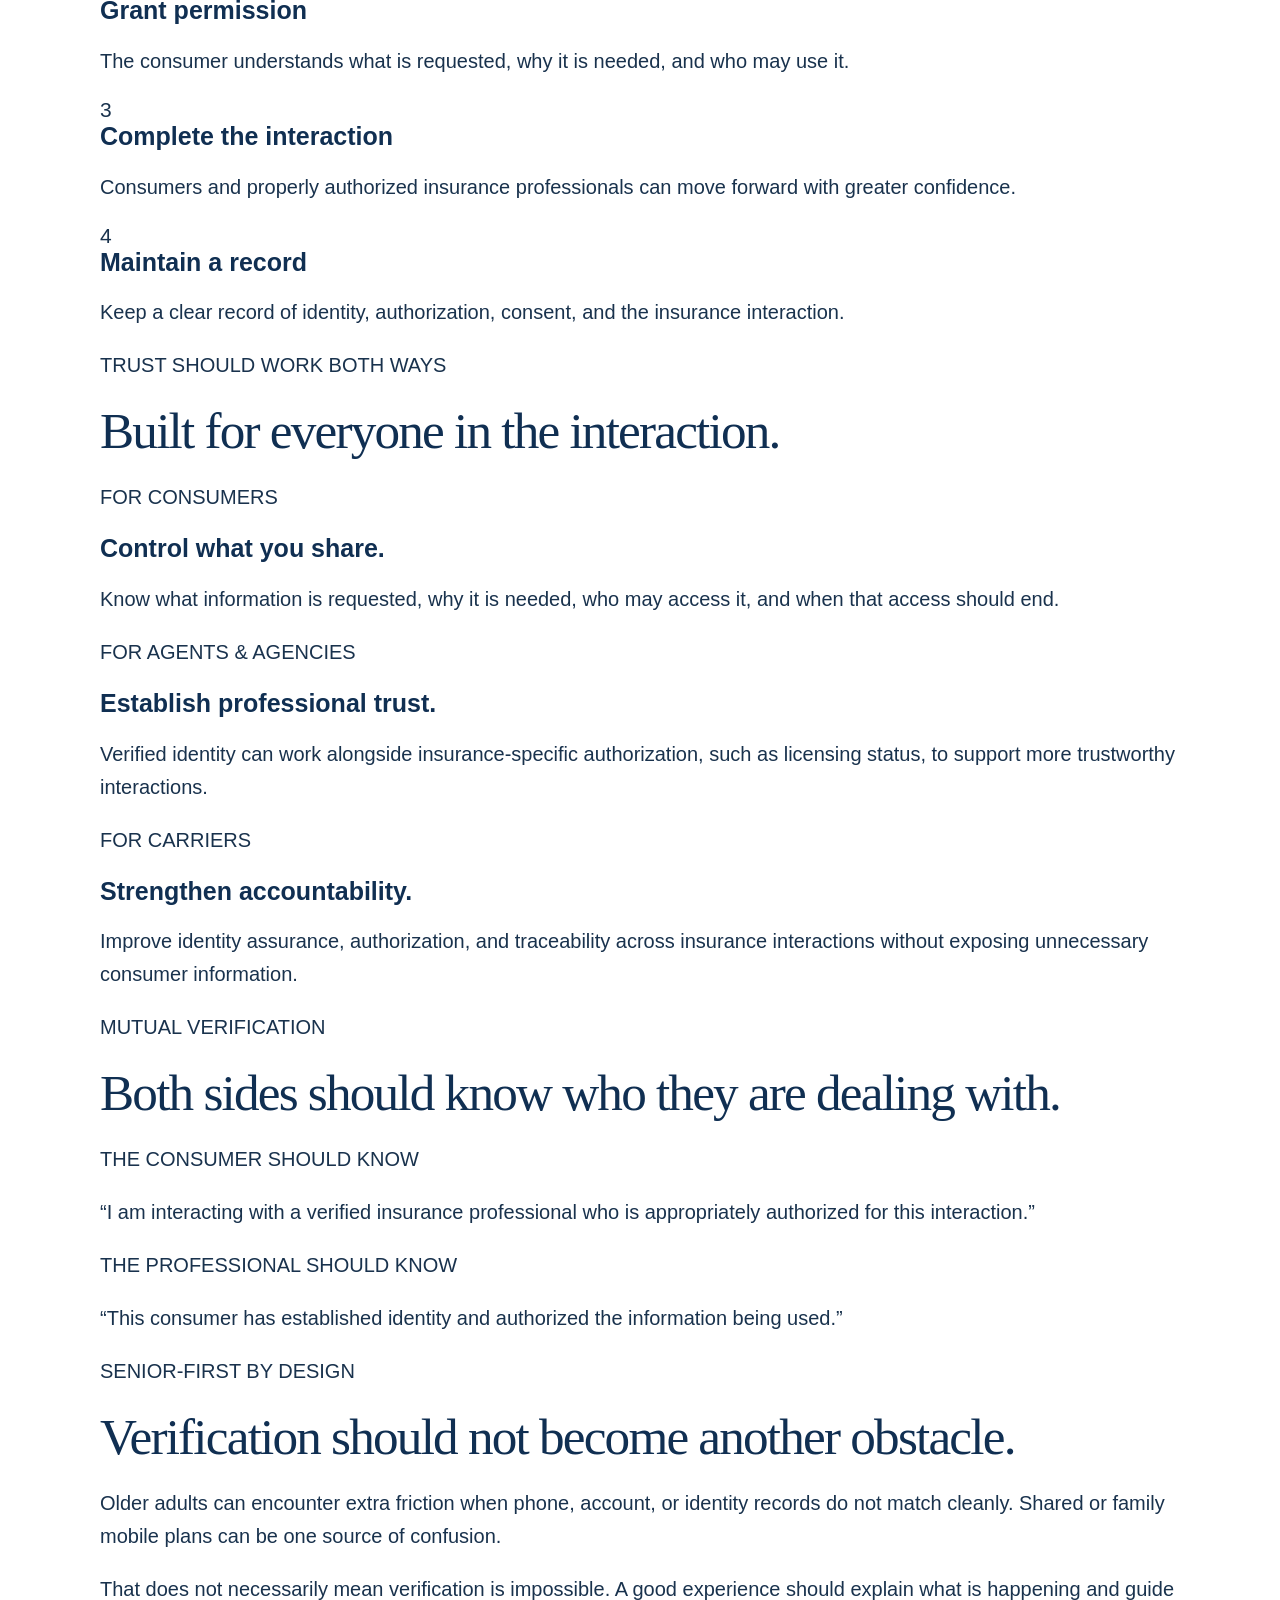
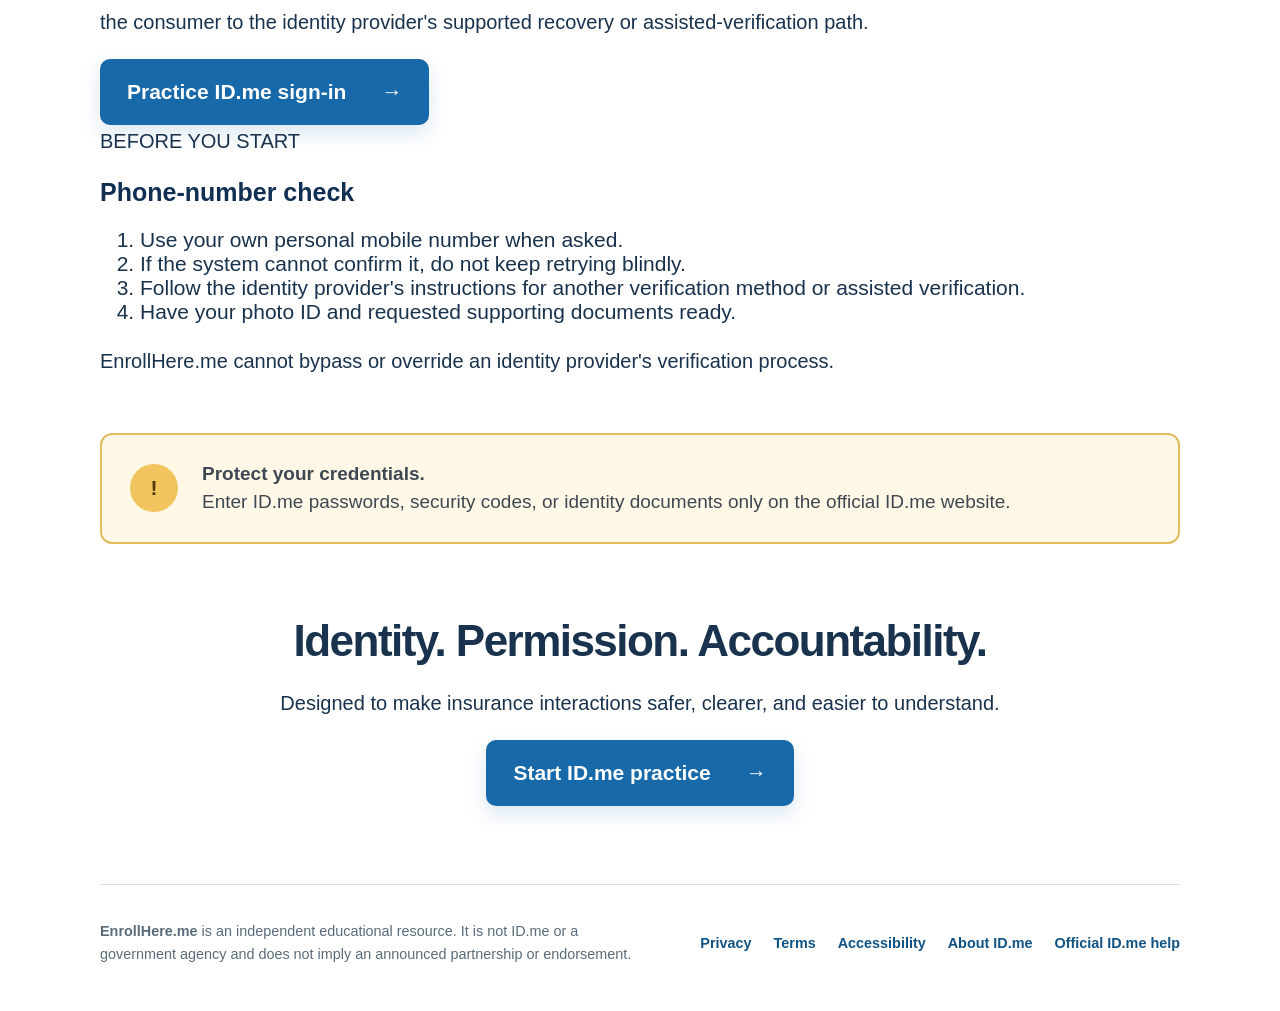
==== commit 53ab7a79: "Expand EnrollHere.me GTM around trusted identity and consent" ====
--- a/index.html
+++ b/index.html
@@ -3,27 +3,26 @@
 <head>
   <meta charset="utf-8">
   <meta name="viewport" content="width=device-width, initial-scale=1">
-  <title>EnrollHere.me | Easy ID.me practice</title>
-  <meta name="description" content="Learn how to set up ID.me with five simple, private practice steps.">
+  <title>EnrollHere.me | Trusted identity for insurance</title>
+  <meta name="description" content="A free EnrollHere education resource for identity, permission, and safer insurance interactions.">
   <meta name="theme-color" content="#ffffff">
   <link rel="canonical" href="https://enrollhere.me/">
   <meta name="robots" content="index,follow,max-image-preview:large">
   <meta property="og:type" content="website">
   <meta property="og:site_name" content="EnrollHere.me">
-  <meta property="og:title" content="A Free Education Resource powered by EnrollHere">
-  <meta property="og:description" content="Simple ID.me education for the people our clients serve.">
+  <meta property="og:title" content="Trusted identity for insurance | EnrollHere.me">
+  <meta property="og:description" content="Verify once. Share with permission. Reuse securely.">
   <meta property="og:url" content="https://enrollhere.me/">
   <meta property="og:image" content="https://enrollhere.me/assets/enrollhere-me-og.png">
   <meta property="og:image:secure_url" content="https://enrollhere.me/assets/enrollhere-me-og.png">
   <meta property="og:image:type" content="image/png">
   <meta property="og:image:width" content="1200">
   <meta property="og:image:height" content="630">
-  <meta property="og:image:alt" content="EnrollHere and ID.me logos with the words A Free Education Resource powered by EnrollHere.">
+  <meta property="og:image:alt" content="EnrollHere.me education resource for safer identity and insurance interactions.">
   <meta name="twitter:card" content="summary_large_image">
-  <meta name="twitter:title" content="A Free Education Resource powered by EnrollHere">
-  <meta name="twitter:description" content="Simple ID.me education for the people our clients serve.">
+  <meta name="twitter:title" content="Trusted identity for insurance | EnrollHere.me">
+  <meta name="twitter:description" content="Verify once. Share with permission. Reuse securely.">
   <meta name="twitter:image" content="https://enrollhere.me/assets/enrollhere-me-og.png">
-  <meta name="twitter:image:alt" content="EnrollHere and ID.me logos with the words A Free Education Resource powered by EnrollHere.">
   <link rel="icon" type="image/png" href="assets/enrollhere-app-icon.png">
   <link rel="stylesheet" href="styles.css">
 </head>
@@ -35,7 +34,11 @@
       <img src="assets/enrollhere-wordmark.png" alt="EnrollHere" width="696" height="96">
       <span>.me</span>
     </a>
-    <a class="simple-header-link" href="training.html">Start practice</a>
+    <nav class="gtm-nav" aria-label="Primary navigation">
+      <a href="#trust">How trust works</a>
+      <a href="#senior">Senior help</a>
+      <a class="simple-header-link" href="training.html">ID.me practice</a>
+    </nav>
   </header>
 
   <main id="main">
@@ -44,7 +47,7 @@
       <div class="cms-notice-grid">
         <div>
           <p class="cms-notice-date">March 3, 2026</p>
-          <h2 id="cms-notice-title">Why this training matters</h2>
+          <h2 id="cms-notice-title">Why identity education matters</h2>
         </div>
         <div>
           <p>CMS added ID.me as one free, secure way to create or connect a Medicare.gov account. It helps protect personal information from fraud.</p>
@@ -54,51 +57,121 @@
       </div>
     </aside>
 
-    <section class="simple-hero simple-width" aria-labelledby="hero-title">
+    <section class="simple-hero simple-width strategy-hero" aria-labelledby="hero-title">
       <div class="simple-hero-copy">
-        <div class="simple-idme-label">
-          <span>Training for</span>
-          <img src="assets/idme-logo-navy.svg" alt="ID.me" width="93" height="34">
+        <p class="strategy-kicker">TRUSTED IDENTITY FOR INSURANCE</p>
+        <h1 id="hero-title">Know who you're dealing with.</h1>
+        <p class="simple-lead">EnrollHere is building a clearer way for consumers, agents, agencies, and carriers to establish identity, grant permission, and move through insurance interactions with greater confidence.</p>
+        <p class="strategy-principle">Verify once. Share with permission. Reuse securely.</p>
+        <div class="strategy-actions">
+          <a class="simple-start" href="#trust">See how trust works <span aria-hidden="true">→</span></a>
+          <a class="strategy-secondary" href="training.html">Practice ID.me sign-in</a>
         </div>
-        <h1 id="hero-title">ID.me is easy.</h1>
-        <p class="simple-lead">We show you what to do, one step at a time.</p>
-        <a class="simple-start simple-start-transition" href="training.html">Start practice <span aria-hidden="true">→</span></a>
-        <p class="simple-time">Free · About 10 minutes</p>
-        <p class="simple-provider">A free educational experience from EnrollHere, made for the people our clients serve.</p>
+        <p class="simple-provider">A free educational experience powered by EnrollHere.</p>
       </div>
 
-      <aside class="simple-safety" aria-label="Your privacy">
+      <aside class="simple-safety strategy-card" aria-label="A simple trust model">
         <div class="simple-shield" aria-hidden="true">✓</div>
-        <h2>Safe to practice</h2>
-        <p>We do not ask for your name, password, or documents.</p>
-        <a class="simple-learn-link" href="about-idme.html">Learn more about ID.me <span aria-hidden="true">→</span></a>
+        <h2>Identity first. Permission always.</h2>
+        <ul class="strategy-checks">
+          <li>Establish who is participating</li>
+          <li>Confirm appropriate insurance authorization</li>
+          <li>Give consumers control over information sharing</li>
+          <li>Keep a clear record of the interaction</li>
+        </ul>
       </aside>
     </section>
 
-    <section class="simple-three" aria-labelledby="learn-title">
+    <section id="trust" class="strategy-section" aria-labelledby="trust-title">
       <div class="simple-width">
-        <h2 id="learn-title">You will learn three things</h2>
-        <div class="simple-three-grid">
-          <article><span>1</span><h3>What to have ready</h3></article>
-          <article><span>2</span><h3>What each screen means</h3></article>
-          <article><span>3</span><h3>How to stay safe</h3></article>
+        <p class="strategy-kicker">HOW TRUST WORKS</p>
+        <h2 id="trust-title">A clearer path through insurance.</h2>
+        <p class="strategy-intro">Identity and consent should make insurance easier to navigate, not harder.</p>
+        <div class="strategy-flow">
+          <article><span>1</span><h3>Verify identity</h3><p>Use a trusted identity provider to establish who the person is.</p></article>
+          <article><span>2</span><h3>Grant permission</h3><p>The consumer understands what is requested, why it is needed, and who may use it.</p></article>
+          <article><span>3</span><h3>Complete the interaction</h3><p>Consumers and properly authorized insurance professionals can move forward with greater confidence.</p></article>
+          <article><span>4</span><h3>Maintain a record</h3><p>Keep a clear record of identity, authorization, consent, and the insurance interaction.</p></article>
         </div>
+      </div>
+    </section>
+
+    <section class="strategy-audience" aria-labelledby="audience-title">
+      <div class="simple-width">
+        <p class="strategy-kicker">TRUST SHOULD WORK BOTH WAYS</p>
+        <h2 id="audience-title">Built for everyone in the interaction.</h2>
+        <div class="strategy-audience-grid">
+          <article>
+            <p class="strategy-label">FOR CONSUMERS</p>
+            <h3>Control what you share.</h3>
+            <p>Know what information is requested, why it is needed, who may access it, and when that access should end.</p>
+          </article>
+          <article>
+            <p class="strategy-label">FOR AGENTS & AGENCIES</p>
+            <h3>Establish professional trust.</h3>
+            <p>Verified identity can work alongside insurance-specific authorization, such as licensing status, to support more trustworthy interactions.</p>
+          </article>
+          <article>
+            <p class="strategy-label">FOR CARRIERS</p>
+            <h3>Strengthen accountability.</h3>
+            <p>Improve identity assurance, authorization, and traceability across insurance interactions without exposing unnecessary consumer information.</p>
+          </article>
+        </div>
+      </div>
+    </section>
+
+    <section class="strategy-mutual simple-width" aria-labelledby="mutual-title">
+      <p class="strategy-kicker">MUTUAL VERIFICATION</p>
+      <h2 id="mutual-title">Both sides should know who they are dealing with.</h2>
+      <div class="strategy-mutual-grid">
+        <article>
+          <p class="strategy-label">THE CONSUMER SHOULD KNOW</p>
+          <p class="strategy-quote">“I am interacting with a verified insurance professional who is appropriately authorized for this interaction.”</p>
+        </article>
+        <article>
+          <p class="strategy-label">THE PROFESSIONAL SHOULD KNOW</p>
+          <p class="strategy-quote">“This consumer has established identity and authorized the information being used.”</p>
+        </article>
+      </div>
+    </section>
+
+    <section id="senior" class="strategy-senior" aria-labelledby="senior-title">
+      <div class="simple-width strategy-senior-grid">
+        <div>
+          <p class="strategy-kicker">SENIOR-FIRST BY DESIGN</p>
+          <h2 id="senior-title">Verification should not become another obstacle.</h2>
+          <p>Older adults can encounter extra friction when phone, account, or identity records do not match cleanly. Shared or family mobile plans can be one source of confusion.</p>
+          <p>That does not necessarily mean verification is impossible. A good experience should explain what is happening and guide the consumer to the identity provider's supported recovery or assisted-verification path.</p>
+          <a class="simple-start" href="training.html">Practice ID.me sign-in <span aria-hidden="true">→</span></a>
+        </div>
+        <aside class="strategy-phone-card">
+          <p class="strategy-label">BEFORE YOU START</p>
+          <h3>Phone-number check</h3>
+          <ol>
+            <li>Use your own personal mobile number when asked.</li>
+            <li>If the system cannot confirm it, do not keep retrying blindly.</li>
+            <li>Follow the identity provider's instructions for another verification method or assisted verification.</li>
+            <li>Have your photo ID and requested supporting documents ready.</li>
+          </ol>
+          <p class="strategy-small">EnrollHere.me cannot bypass or override an identity provider's verification process.</p>
+        </aside>
       </div>
     </section>
 
     <section class="simple-warning simple-width" aria-labelledby="warning-title">
       <div aria-hidden="true">!</div>
-      <p><strong id="warning-title">This is practice only.</strong><br>Enter real information only on the official ID.me website.</p>
+      <p><strong id="warning-title">Protect your credentials.</strong><br>Enter ID.me passwords, security codes, or identity documents only on the official ID.me website.</p>
     </section>
 
     <section class="simple-final simple-width" aria-labelledby="final-title">
-      <h2 id="final-title">Ready to begin?</h2>
-      <a class="simple-start" href="training.html">Start step 1 <span aria-hidden="true">→</span></a>
+      <h2 id="final-title">Identity. Permission. Accountability.</h2>
+      <p>Designed to make insurance interactions safer, clearer, and easier to understand.</p>
+      <a class="simple-start" href="training.html">Start ID.me practice <span aria-hidden="true">→</span></a>
     </section>
   </main>
 
   <footer class="simple-footer simple-width">
-    <p><strong>EnrollHere.me</strong> is an independent educational resource. It is not ID.me or a government agency.</p>
+    <p><strong>EnrollHere.me</strong> is an independent educational resource. It is not ID.me or a government agency and does not imply an announced partnership or endorsement.</p>
     <nav aria-label="Important information">
       <a href="privacy.html">Privacy</a>
       <a href="terms.html">Terms</a>
@@ -108,4 +181,4 @@
     </nav>
   </footer>
 </body>
-</html>
+</html>
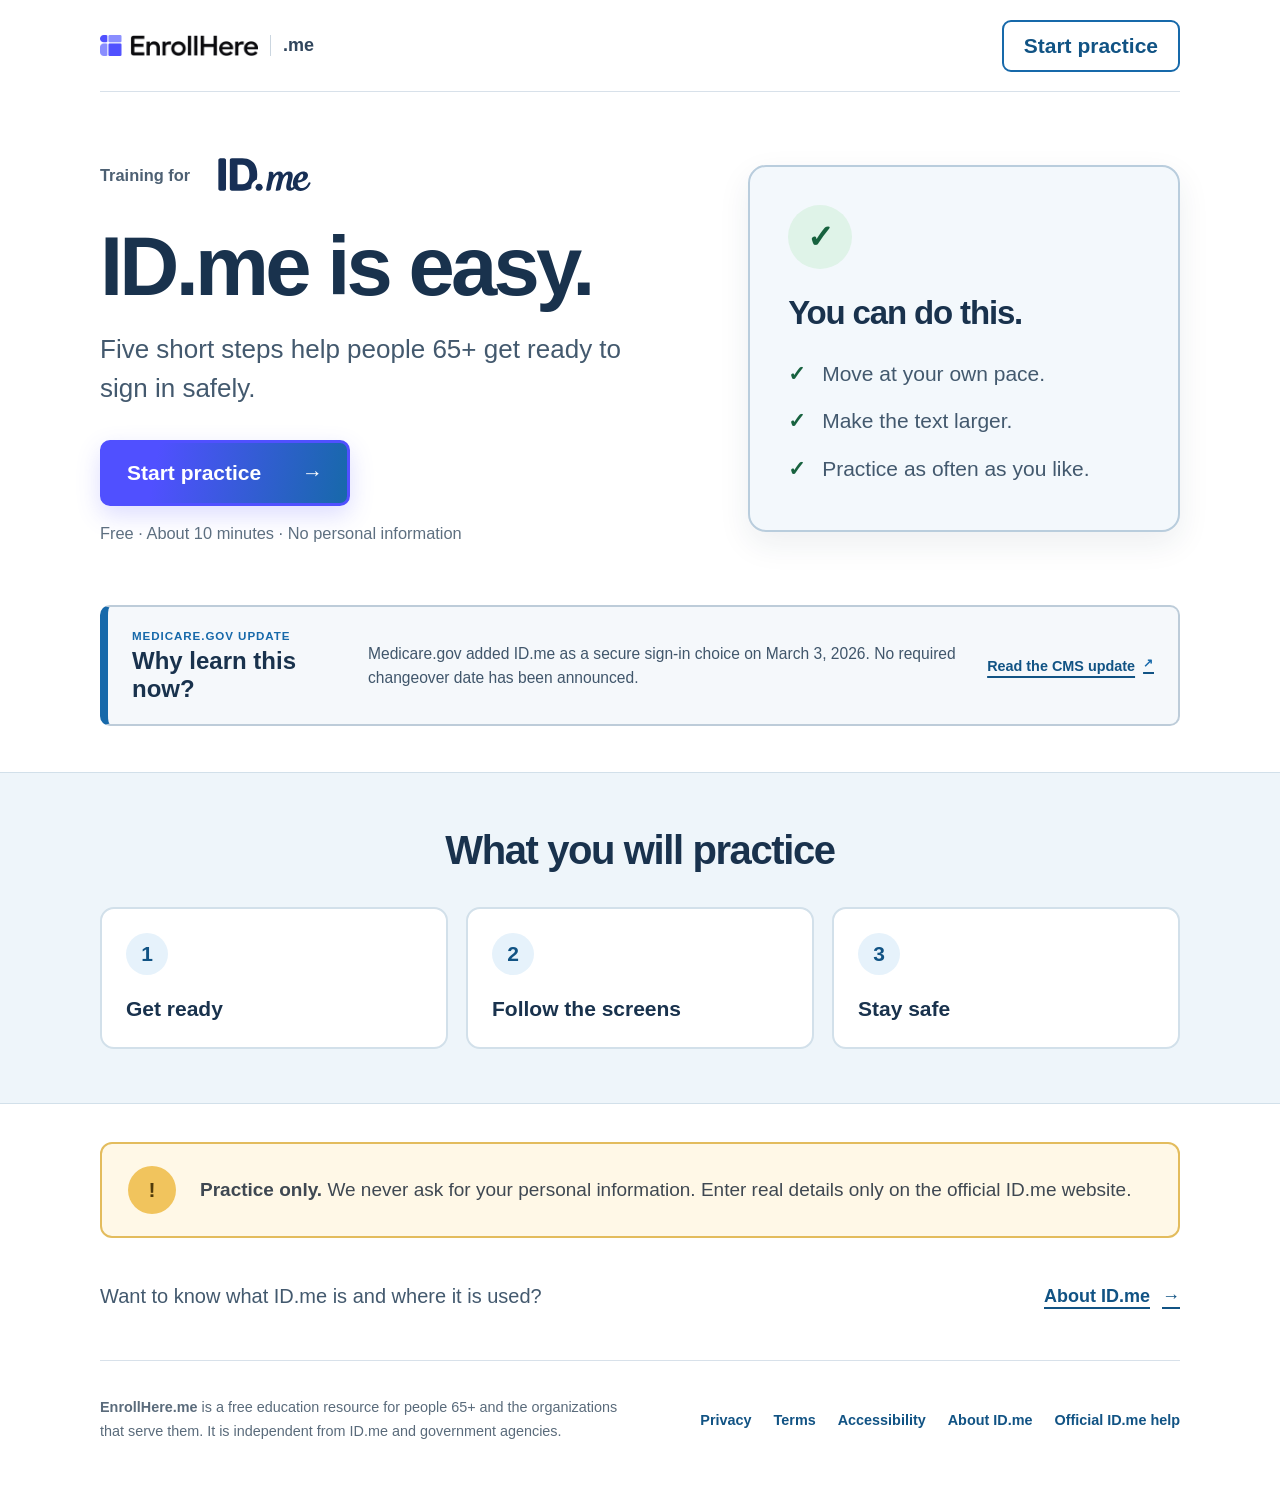
==== commit ff175f91: "Simplify GTM language for people 65+" ====
--- a/index.html
+++ b/index.html
@@ -3,26 +3,27 @@
 <head>
   <meta charset="utf-8">
   <meta name="viewport" content="width=device-width, initial-scale=1">
-  <title>EnrollHere.me | Trusted identity for insurance</title>
-  <meta name="description" content="A free EnrollHere education resource for identity, permission, and safer insurance interactions.">
+  <title>EnrollHere.me | Easy ID.me practice</title>
+  <meta name="description" content="Five simple ID.me practice steps for people 65+. Free, private, and easy to follow.">
   <meta name="theme-color" content="#ffffff">
   <link rel="canonical" href="https://enrollhere.me/">
   <meta name="robots" content="index,follow,max-image-preview:large">
   <meta property="og:type" content="website">
   <meta property="og:site_name" content="EnrollHere.me">
-  <meta property="og:title" content="Trusted identity for insurance | EnrollHere.me">
-  <meta property="og:description" content="Verify once. Share with permission. Reuse securely.">
+  <meta property="og:title" content="A Free Education Resource powered by EnrollHere">
+  <meta property="og:description" content="Simple ID.me education for the people our clients serve.">
   <meta property="og:url" content="https://enrollhere.me/">
   <meta property="og:image" content="https://enrollhere.me/assets/enrollhere-me-og.png">
   <meta property="og:image:secure_url" content="https://enrollhere.me/assets/enrollhere-me-og.png">
   <meta property="og:image:type" content="image/png">
   <meta property="og:image:width" content="1200">
   <meta property="og:image:height" content="630">
-  <meta property="og:image:alt" content="EnrollHere.me education resource for safer identity and insurance interactions.">
+  <meta property="og:image:alt" content="EnrollHere and ID.me logos with the words A Free Education Resource powered by EnrollHere.">
   <meta name="twitter:card" content="summary_large_image">
-  <meta name="twitter:title" content="Trusted identity for insurance | EnrollHere.me">
-  <meta name="twitter:description" content="Verify once. Share with permission. Reuse securely.">
+  <meta name="twitter:title" content="A Free Education Resource powered by EnrollHere">
+  <meta name="twitter:description" content="Simple ID.me education for the people our clients serve.">
   <meta name="twitter:image" content="https://enrollhere.me/assets/enrollhere-me-og.png">
+  <meta name="twitter:image:alt" content="EnrollHere and ID.me logos with the words A Free Education Resource powered by EnrollHere.">
   <link rel="icon" type="image/png" href="assets/enrollhere-app-icon.png">
   <link rel="stylesheet" href="styles.css">
 </head>
@@ -34,144 +35,66 @@
       <img src="assets/enrollhere-wordmark.png" alt="EnrollHere" width="696" height="96">
       <span>.me</span>
     </a>
-    <nav class="gtm-nav" aria-label="Primary navigation">
-      <a href="#trust">How trust works</a>
-      <a href="#senior">Senior help</a>
-      <a class="simple-header-link" href="training.html">ID.me practice</a>
-    </nav>
+    <a class="simple-header-link" href="training.html">Start practice</a>
   </header>
 
   <main id="main">
-    <aside class="cms-notice simple-width" aria-labelledby="cms-notice-title">
-      <p class="cms-notice-label">PUBLIC INFORMATION NOTICE · BASED ON CMS GUIDANCE</p>
-      <div class="cms-notice-grid">
-        <div>
-          <p class="cms-notice-date">March 3, 2026</p>
-          <h2 id="cms-notice-title">Why identity education matters</h2>
+    <section class="simple-hero simple-width" aria-labelledby="hero-title">
+      <div class="simple-hero-copy">
+        <div class="simple-idme-label">
+          <span>Training for</span>
+          <img src="assets/idme-logo-navy.svg" alt="ID.me" width="93" height="34">
         </div>
-        <div>
-          <p>CMS added ID.me as one free, secure way to create or connect a Medicare.gov account. It helps protect personal information from fraud.</p>
-          <p><strong>No required changeover date has been announced.</strong> CMS says current Medicare.gov logins still work at this time.</p>
-          <a href="https://www.cms.gov/newsroom/fact-sheets/medicare-gov-enhanced-log" target="_blank" rel="noopener">Read the official CMS fact sheet <span aria-hidden="true">↗</span></a>
-        </div>
-      </div>
-    </aside>
-
-    <section class="simple-hero simple-width strategy-hero" aria-labelledby="hero-title">
-      <div class="simple-hero-copy">
-        <p class="strategy-kicker">TRUSTED IDENTITY FOR INSURANCE</p>
-        <h1 id="hero-title">Know who you're dealing with.</h1>
-        <p class="simple-lead">EnrollHere is building a clearer way for consumers, agents, agencies, and carriers to establish identity, grant permission, and move through insurance interactions with greater confidence.</p>
-        <p class="strategy-principle">Verify once. Share with permission. Reuse securely.</p>
-        <div class="strategy-actions">
-          <a class="simple-start" href="#trust">See how trust works <span aria-hidden="true">→</span></a>
-          <a class="strategy-secondary" href="training.html">Practice ID.me sign-in</a>
-        </div>
-        <p class="simple-provider">A free educational experience powered by EnrollHere.</p>
+        <h1 id="hero-title">ID.me is easy.</h1>
+        <p class="simple-lead">Five short steps help people 65+ get ready to sign in safely.</p>
+        <a class="simple-start simple-start-transition" href="training.html">Start practice <span aria-hidden="true">→</span></a>
+        <p class="simple-time">Free · About 10 minutes · No personal information</p>
       </div>
 
-      <aside class="simple-safety strategy-card" aria-label="A simple trust model">
+      <aside class="simple-safety" aria-labelledby="you-can-title">
         <div class="simple-shield" aria-hidden="true">✓</div>
-        <h2>Identity first. Permission always.</h2>
-        <ul class="strategy-checks">
-          <li>Establish who is participating</li>
-          <li>Confirm appropriate insurance authorization</li>
-          <li>Give consumers control over information sharing</li>
-          <li>Keep a clear record of the interaction</li>
+        <h2 id="you-can-title">You can do this.</h2>
+        <ul class="simple-checks">
+          <li>Move at your own pace.</li>
+          <li>Make the text larger.</li>
+          <li>Practice as often as you like.</li>
         </ul>
       </aside>
     </section>
 
-    <section id="trust" class="strategy-section" aria-labelledby="trust-title">
+    <aside class="cms-brief simple-width" aria-labelledby="cms-brief-title">
+      <div>
+        <span>MEDICARE.GOV UPDATE</span>
+        <h2 id="cms-brief-title">Why learn this now?</h2>
+      </div>
+      <p>Medicare.gov added ID.me as a secure sign-in choice on March 3, 2026. No required changeover date has been announced.</p>
+      <a href="https://www.cms.gov/newsroom/fact-sheets/medicare-gov-enhanced-log" target="_blank" rel="noopener">Read the CMS update <span aria-hidden="true">↗</span></a>
+    </aside>
+
+    <section class="simple-three" aria-labelledby="learn-title">
       <div class="simple-width">
-        <p class="strategy-kicker">HOW TRUST WORKS</p>
-        <h2 id="trust-title">A clearer path through insurance.</h2>
-        <p class="strategy-intro">Identity and consent should make insurance easier to navigate, not harder.</p>
-        <div class="strategy-flow">
-          <article><span>1</span><h3>Verify identity</h3><p>Use a trusted identity provider to establish who the person is.</p></article>
-          <article><span>2</span><h3>Grant permission</h3><p>The consumer understands what is requested, why it is needed, and who may use it.</p></article>
-          <article><span>3</span><h3>Complete the interaction</h3><p>Consumers and properly authorized insurance professionals can move forward with greater confidence.</p></article>
-          <article><span>4</span><h3>Maintain a record</h3><p>Keep a clear record of identity, authorization, consent, and the insurance interaction.</p></article>
+        <h2 id="learn-title">What you will practice</h2>
+        <div class="simple-three-grid">
+          <article><span>1</span><h3>Get ready</h3></article>
+          <article><span>2</span><h3>Follow the screens</h3></article>
+          <article><span>3</span><h3>Stay safe</h3></article>
         </div>
-      </div>
-    </section>
-
-    <section class="strategy-audience" aria-labelledby="audience-title">
-      <div class="simple-width">
-        <p class="strategy-kicker">TRUST SHOULD WORK BOTH WAYS</p>
-        <h2 id="audience-title">Built for everyone in the interaction.</h2>
-        <div class="strategy-audience-grid">
-          <article>
-            <p class="strategy-label">FOR CONSUMERS</p>
-            <h3>Control what you share.</h3>
-            <p>Know what information is requested, why it is needed, who may access it, and when that access should end.</p>
-          </article>
-          <article>
-            <p class="strategy-label">FOR AGENTS & AGENCIES</p>
-            <h3>Establish professional trust.</h3>
-            <p>Verified identity can work alongside insurance-specific authorization, such as licensing status, to support more trustworthy interactions.</p>
-          </article>
-          <article>
-            <p class="strategy-label">FOR CARRIERS</p>
-            <h3>Strengthen accountability.</h3>
-            <p>Improve identity assurance, authorization, and traceability across insurance interactions without exposing unnecessary consumer information.</p>
-          </article>
-        </div>
-      </div>
-    </section>
-
-    <section class="strategy-mutual simple-width" aria-labelledby="mutual-title">
-      <p class="strategy-kicker">MUTUAL VERIFICATION</p>
-      <h2 id="mutual-title">Both sides should know who they are dealing with.</h2>
-      <div class="strategy-mutual-grid">
-        <article>
-          <p class="strategy-label">THE CONSUMER SHOULD KNOW</p>
-          <p class="strategy-quote">“I am interacting with a verified insurance professional who is appropriately authorized for this interaction.”</p>
-        </article>
-        <article>
-          <p class="strategy-label">THE PROFESSIONAL SHOULD KNOW</p>
-          <p class="strategy-quote">“This consumer has established identity and authorized the information being used.”</p>
-        </article>
-      </div>
-    </section>
-
-    <section id="senior" class="strategy-senior" aria-labelledby="senior-title">
-      <div class="simple-width strategy-senior-grid">
-        <div>
-          <p class="strategy-kicker">SENIOR-FIRST BY DESIGN</p>
-          <h2 id="senior-title">Verification should not become another obstacle.</h2>
-          <p>Older adults can encounter extra friction when phone, account, or identity records do not match cleanly. Shared or family mobile plans can be one source of confusion.</p>
-          <p>That does not necessarily mean verification is impossible. A good experience should explain what is happening and guide the consumer to the identity provider's supported recovery or assisted-verification path.</p>
-          <a class="simple-start" href="training.html">Practice ID.me sign-in <span aria-hidden="true">→</span></a>
-        </div>
-        <aside class="strategy-phone-card">
-          <p class="strategy-label">BEFORE YOU START</p>
-          <h3>Phone-number check</h3>
-          <ol>
-            <li>Use your own personal mobile number when asked.</li>
-            <li>If the system cannot confirm it, do not keep retrying blindly.</li>
-            <li>Follow the identity provider's instructions for another verification method or assisted verification.</li>
-            <li>Have your photo ID and requested supporting documents ready.</li>
-          </ol>
-          <p class="strategy-small">EnrollHere.me cannot bypass or override an identity provider's verification process.</p>
-        </aside>
       </div>
     </section>
 
     <section class="simple-warning simple-width" aria-labelledby="warning-title">
       <div aria-hidden="true">!</div>
-      <p><strong id="warning-title">Protect your credentials.</strong><br>Enter ID.me passwords, security codes, or identity documents only on the official ID.me website.</p>
+      <p><strong id="warning-title">Practice only.</strong> We never ask for your personal information. Enter real details only on the official ID.me website.</p>
     </section>
 
-    <section class="simple-final simple-width" aria-labelledby="final-title">
-      <h2 id="final-title">Identity. Permission. Accountability.</h2>
-      <p>Designed to make insurance interactions safer, clearer, and easier to understand.</p>
-      <a class="simple-start" href="training.html">Start ID.me practice <span aria-hidden="true">→</span></a>
+    <section class="simple-more simple-width" aria-label="More about ID.me">
+      <p>Want to know what ID.me is and where it is used?</p>
+      <a href="about-idme.html">About ID.me <span aria-hidden="true">→</span></a>
     </section>
   </main>
 
   <footer class="simple-footer simple-width">
-    <p><strong>EnrollHere.me</strong> is an independent educational resource. It is not ID.me or a government agency and does not imply an announced partnership or endorsement.</p>
+    <p><strong>EnrollHere.me</strong> is a free education resource for people 65+ and the organizations that serve them. It is independent from ID.me and government agencies.</p>
     <nav aria-label="Important information">
       <a href="privacy.html">Privacy</a>
       <a href="terms.html">Terms</a>
@@ -181,4 +104,4 @@
     </nav>
   </footer>
 </body>
-</html>+</html>
--- a/styles.css
+++ b/styles.css
@@ -60,7 +60,7 @@
 @media(max-width:760px){.agency-grid{grid-template-columns:1fr}.agency-card{grid-template-columns:130px 1fr 24px}}
 @media(max-width:620px){.agency-start{padding-block:32px 4px}.agency-start h1{font-size:2rem}.agency-intro{font-size:.95rem}.agency-card{grid-template-columns:105px 1fr 22px;gap:12px;min-height:104px;padding:14px}.agency-mark{height:62px;padding:6px}.agency-mark img{max-width:94px;max-height:52px}.training-page .lesson-content #lesson-title{font-size:1.8rem}}
 
-/* Simple, senior-first homepage and training flow. */
+/* Simple, age-friendly homepage and training flow. */
 .simple-home{margin:0;background:#fff;color:#19324d;font-family:Arial,"Helvetica Neue",sans-serif;font-size:21px}
 .simple-home *{box-sizing:border-box}
 .simple-width{width:min(1080px,calc(100% - 48px));margin-inline:auto}
@@ -69,7 +69,7 @@
 .simple-brand img{display:block;width:158px;height:auto}
 .simple-brand span{padding-left:12px;border-left:1px solid #cbd6e0;font-size:.9rem}
 .simple-header-link{min-height:52px;display:inline-flex;align-items:center;padding:10px 20px;border:2px solid #1769aa;border-radius:9px;color:#115384;background:#fff;text-decoration:none;font-weight:800}
-.simple-hero{min-height:570px;display:grid;grid-template-columns:1.15fr .85fr;align-items:center;gap:70px;padding-block:72px}
+.simple-hero{min-height:500px;display:grid;grid-template-columns:1.15fr .85fr;align-items:center;gap:64px;padding-block:58px}
 .simple-idme-label{display:flex;align-items:center;gap:16px;margin-bottom:25px;color:#4d6073;font-size:.82rem;font-weight:700}
 .simple-idme-label img{width:93px;height:34px;padding:8px 12px;box-sizing:content-box;background:#fff}
 .simple-hero h1{max-width:650px;margin:0 0 20px;font-family:Arial,"Helvetica Neue",sans-serif;font-size:clamp(3.1rem,6.5vw,5.1rem);font-weight:800;line-height:1.02;letter-spacing:-.045em;color:#19324d}
@@ -84,18 +84,24 @@
 .simple-shield{width:64px;height:64px;margin-bottom:25px;border-radius:50%;display:grid;place-items:center;background:#dff3e8;color:#17623f;font-size:1.6rem;font-weight:900}
 .simple-safety h2{margin:0 0 12px;font-family:Arial,"Helvetica Neue",sans-serif;font-size:1.65rem;font-weight:800;color:#19324d}
 .simple-safety p{margin:0;font-size:1rem;line-height:1.55;color:#43596e}
+.simple-checks{list-style:none;margin:18px 0 0;padding:0;color:#43596e}
+.simple-checks li{position:relative;padding:9px 0 9px 34px;line-height:1.4}
+.simple-checks li::before{content:'✓';position:absolute;left:0;color:#17623f;font-weight:900}
 .simple-learn-link{min-height:52px;margin-top:22px;display:inline-flex;align-items:center;gap:14px;color:#115384;font-size:.9rem;font-weight:800}
-.simple-three{padding:68px 0;background:#eef5fa;border-block:1px solid #d2e0ea}
+.simple-three{padding:54px 0;background:#eef5fa;border-block:1px solid #d2e0ea}
 .simple-three h2{text-align:center;font-family:Arial,"Helvetica Neue",sans-serif;font-size:2rem;font-weight:800;color:#19324d}
 .simple-three-grid{display:grid;grid-template-columns:repeat(3,1fr);gap:18px;margin-top:34px}
-.simple-three-grid article{min-height:150px;padding:28px;background:#fff;border:2px solid #d2e0ea;border-radius:14px}
+.simple-three-grid article{min-height:118px;padding:24px;background:#fff;border:2px solid #d2e0ea;border-radius:14px}
 .simple-three-grid span{width:42px;height:42px;display:grid;place-items:center;border-radius:50%;background:#e6f2fb;color:#115384;font-weight:900}
 .simple-three-grid h3{margin:20px 0 0;font-size:1.05rem;line-height:1.35;color:#19324d}
-.simple-warning{display:flex;align-items:center;gap:24px;margin-top:55px;padding:25px 28px;border:2px solid #e3bc5d;border-radius:12px;background:#fff8e7}
+.simple-warning{display:flex;align-items:center;gap:24px;margin-top:38px;padding:22px 26px;border:2px solid #e3bc5d;border-radius:12px;background:#fff8e7}
 .simple-warning>div{width:48px;height:48px;flex:none;display:grid;place-items:center;border-radius:50%;background:#f1c45d;color:#503b0b;font-weight:900}
 .simple-warning p{margin:0;font-size:.95rem;line-height:1.5;color:#3f4852}
 .simple-final{padding:72px 0 78px;text-align:center}
 .simple-final h2{font-family:Arial,"Helvetica Neue",sans-serif;font-size:2.2rem;font-weight:800;color:#19324d}
+.simple-more{padding:34px 0 40px;display:flex;align-items:center;justify-content:space-between;gap:24px}
+.simple-more p{margin:0;color:#43596e}
+.simple-more a{min-height:48px;display:inline-flex;align-items:center;gap:12px;white-space:nowrap;color:#115384;font-size:.9rem;font-weight:800}
 .simple-footer{padding:35px 0 45px;border-top:1px solid #d8e1ea;display:flex;justify-content:space-between;gap:45px;color:#5a6b7b}
 .simple-footer p{max-width:540px;margin:0;font-size:.72rem;line-height:1.6}
 .simple-footer nav{display:flex;flex-wrap:wrap;justify-content:flex-end;gap:22px}
@@ -110,11 +116,17 @@
 .cms-notice p{margin:0 0 11px;font-size:.82rem;line-height:1.55;color:#40566b}
 .cms-notice a{min-height:46px;display:inline-flex;align-items:center;gap:10px;color:#115384;font-size:.76rem;font-weight:800}
 
-.senior-training{background:#f5f8fb;color:#23384e}
+.cms-brief{margin-bottom:46px;padding:22px 24px;display:grid;grid-template-columns:210px 1fr auto;align-items:center;gap:26px;border:2px solid #bdccd9;border-left:8px solid #1769aa;border-radius:10px;background:#f5f8fb}
+.cms-brief span{display:block;margin-bottom:5px;color:#1769aa;font-size:.58rem;font-weight:900;letter-spacing:.08em}
+.cms-brief h2{margin:0;font-family:Arial,"Helvetica Neue",sans-serif;font-size:1.2rem;font-weight:800;letter-spacing:0;color:#19324d}
+.cms-brief p{margin:0;font-size:.78rem;line-height:1.5;color:#40566b}
+.cms-brief a{min-height:48px;display:inline-flex;align-items:center;gap:8px;white-space:nowrap;color:#115384;font-size:.72rem;font-weight:800}
+
+.age-friendly-training{background:#f5f8fb;color:#23384e}
 .calm-notice{padding:12px 20px;background:#eaf4fb;border-bottom:1px solid #cbdce9;color:#244b6a;text-align:center;font-size:.78rem;font-weight:800}
 .training-header{min-height:88px;display:flex;align-items:center;justify-content:space-between;gap:24px;border-bottom:1px solid #cbd7e1}
-.senior-training .training-tools{display:flex;gap:14px;align-items:center}
-.senior-training .training-tools button,.senior-training .training-tools a{min-height:50px;display:inline-flex;align-items:center;padding:10px 16px;border:2px solid #1769aa;border-radius:8px;background:#fff;color:#115384;text-decoration:none;font-weight:800}
+.age-friendly-training .training-tools{display:flex;gap:14px;align-items:center}
+.age-friendly-training .training-tools button,.age-friendly-training .training-tools a{min-height:50px;display:inline-flex;align-items:center;padding:10px 16px;border:2px solid #1769aa;border-radius:8px;background:#fff;color:#115384;text-decoration:none;font-weight:800}
 .agency-shortcuts{padding-block:28px 24px;border-bottom:1px solid #cbd7e1}
 .agency-shortcuts[hidden]{display:none}
 .agency-finish{margin-bottom:48px;padding:34px;border:2px solid #9fc6ad;border-radius:16px;background:#f1faf4}
@@ -129,23 +141,23 @@
 .agency-shortcut-grid img{display:block;max-width:105px;max-height:30px;width:auto;height:auto}
 .agency-shortcut-grid a:last-child img{padding:3px 7px;background:#112e51}
 .agency-text-mark{font-size:.82rem;letter-spacing:.04em;color:#07569b;font-weight:900}
-.senior-training .lesson-shell{max-width:820px;padding-block:38px 60px}
+.age-friendly-training .lesson-shell{max-width:820px;padding-block:38px 60px}
 .lesson-main-title{margin:0 0 24px;font-family:Arial,"Helvetica Neue",sans-serif;font-size:2rem;font-weight:800;letter-spacing:-.02em;color:#253b5b}
-.senior-training .lesson-progress{margin-bottom:18px}
-.senior-training .lesson-progress p{font-size:.9rem}
-.senior-training .progress-track{height:14px;background:#d7e2eb}
-.senior-training .progress-track span{background:#1769aa}
-.senior-training .lesson-card{border:2px solid #b8c9d8;border-radius:14px;box-shadow:0 8px 22px rgba(37,59,91,.09)}
-.senior-training .lesson-visual{min-height:190px;padding:24px;background:#edf5fb}
-.senior-training .lesson-content{padding:38px 42px 30px}
-.senior-training .lesson-content #lesson-title{font-size:2rem;line-height:1.15}
-.senior-training .lesson-lead{font-size:1.12rem;line-height:1.6;color:#334b61}
-.senior-training .lesson-tip{margin-top:22px;padding:17px 19px;border-left:6px solid #1769aa;background:#edf6fc;font-size:.9rem;line-height:1.55}
-.senior-training .lesson-controls{padding:18px 22px}
-.senior-training .lesson-controls button{min-width:145px;min-height:60px;border-radius:9px;border-color:#1769aa;color:#115384}
-.senior-training .lesson-controls .primary-button{background:#1769aa;border-color:#1769aa;color:#fff}
-.senior-training .lesson-reminder{font-size:.9rem}
-.senior-training .readiness-test label{min-height:54px;align-items:center}
+.age-friendly-training .lesson-progress{margin-bottom:18px}
+.age-friendly-training .lesson-progress p{font-size:.9rem}
+.age-friendly-training .progress-track{height:14px;background:#d7e2eb}
+.age-friendly-training .progress-track span{background:#1769aa}
+.age-friendly-training .lesson-card{border:2px solid #b8c9d8;border-radius:14px;box-shadow:0 8px 22px rgba(37,59,91,.09)}
+.age-friendly-training .lesson-visual{min-height:190px;padding:24px;background:#edf5fb}
+.age-friendly-training .lesson-content{padding:38px 42px 30px}
+.age-friendly-training .lesson-content #lesson-title{font-size:2rem;line-height:1.15}
+.age-friendly-training .lesson-lead{font-size:1.12rem;line-height:1.6;color:#334b61}
+.age-friendly-training .lesson-tip{margin-top:22px;padding:17px 19px;border-left:6px solid #1769aa;background:#edf6fc;font-size:.9rem;line-height:1.55}
+.age-friendly-training .lesson-controls{padding:18px 22px}
+.age-friendly-training .lesson-controls button{min-width:145px;min-height:60px;border-radius:9px;border-color:#1769aa;color:#115384}
+.age-friendly-training .lesson-controls .primary-button{background:#1769aa;border-color:#1769aa;color:#fff}
+.age-friendly-training .lesson-reminder{font-size:.9rem}
+.age-friendly-training .readiness-test label{min-height:54px;align-items:center}
 
 @media(max-width:760px){
   .simple-home{font-size:20px}
@@ -154,13 +166,14 @@
   .simple-brand{gap:7px}.simple-brand img{width:126px}.simple-brand span{padding-left:7px;font-size:.72rem}
   .simple-header-link{min-height:48px;padding:8px 12px;font-size:.75rem}
   .cms-notice{margin-top:18px;padding:20px 18px;border-left-width:7px}.cms-notice-label{font-size:.58rem!important;line-height:1.4}.cms-notice-grid{grid-template-columns:1fr;gap:16px}.cms-notice-grid>div:last-child{padding:16px 0 0;border-left:0;border-top:1px solid #cbd7e1}.cms-notice h2{font-size:1.35rem}.cms-notice p{font-size:.78rem}
-  .simple-hero{min-height:auto;grid-template-columns:1fr;gap:34px;padding-block:44px}
+  .simple-hero{min-height:auto;grid-template-columns:1fr;gap:28px;padding-block:38px}
   .simple-idme-label{margin-bottom:20px;font-size:.75rem}
   .simple-hero h1{font-size:clamp(2.45rem,13vw,3.5rem);line-height:1.05;margin-bottom:18px}
   .simple-lead{font-size:1.12rem;line-height:1.48;margin-bottom:26px}
   .simple-start{width:100%;min-height:62px;min-width:0;font-size:1rem}
   .simple-time{text-align:center}
-  .simple-safety{padding:26px}.simple-shield{width:54px;height:54px;margin-bottom:18px}.simple-safety h2{font-size:1.45rem}
+  .simple-safety{padding:24px}.simple-shield{width:54px;height:54px;margin-bottom:18px}.simple-safety h2{font-size:1.45rem}
+  .cms-brief{margin-bottom:34px;padding:19px 18px;grid-template-columns:1fr;gap:13px;border-left-width:7px}.cms-brief p{font-size:.78rem}.cms-brief a{width:max-content}
   .simple-three{padding:48px 0}.simple-three h2{text-align:left;font-size:1.65rem}
   .simple-three-grid{grid-template-columns:1fr;gap:12px;margin-top:25px}
   .simple-three-grid article{min-height:86px;padding:18px;display:flex;align-items:center;gap:17px}
@@ -168,38 +181,39 @@
   .simple-warning{margin-top:34px;padding:20px 18px;gap:16px;align-items:flex-start}
   .simple-warning>div{width:42px;height:42px}.simple-warning p{font-size:.87rem}
   .simple-final{padding:48px 0 54px}.simple-final h2{font-size:1.75rem}
+  .simple-more{padding:28px 0 34px;display:block}.simple-more a{margin-top:8px}
   .simple-footer{padding-block:28px 38px;display:block}.simple-footer nav{margin-top:20px;justify-content:flex-start;gap:8px 22px}
 
   .calm-notice{padding:10px 16px;font-size:.72rem}
   .training-header{min-height:74px;gap:10px;padding-block:10px}
-  .senior-training .site-width{width:calc(100% - 28px)}
-  .senior-training .training-header .brand-logo{width:105px}
-  .senior-training .brand-copy{display:none}
-  .senior-training .training-tools{width:auto;display:flex;gap:7px}
-  .senior-training .training-tools button,.senior-training .training-tools a{min-height:48px;padding:8px 10px;font-size:.68rem;text-align:center}
+  .age-friendly-training .site-width{width:calc(100% - 28px)}
+  .age-friendly-training .training-header .brand-logo{width:105px}
+  .age-friendly-training .brand-copy{display:none}
+  .age-friendly-training .training-tools{width:auto;display:flex;gap:7px}
+  .age-friendly-training .training-tools button,.age-friendly-training .training-tools a{min-height:48px;padding:8px 10px;font-size:.68rem;text-align:center}
   .agency-shortcuts{padding-block:22px 20px}.agency-shortcuts h1{font-size:1.3rem}.agency-shortcuts>p{font-size:.78rem;line-height:1.4}
   .agency-finish{margin-bottom:35px;padding:24px 18px}.agency-finish h2{font-size:1.4rem}
   .agency-shortcut-grid{grid-template-columns:1fr 1fr;gap:9px;margin-top:15px}
   .agency-shortcut-grid a{min-height:74px;padding:9px;font-size:.72rem}.agency-shortcut-grid img{max-width:90px;max-height:25px}
-  .senior-training .lesson-shell{padding-block:30px 42px}
+  .age-friendly-training .lesson-shell{padding-block:30px 42px}
   .lesson-main-title{font-size:1.65rem;line-height:1.2;margin-bottom:20px}
-  .senior-training .lesson-progress{display:block}.senior-training .lesson-progress p{margin-bottom:9px}.senior-training .progress-track{width:100%}
-  .senior-training .lesson-card{display:flex;flex-direction:column}
-  .senior-training .lesson-visual{display:none}
-  .senior-training .lesson-content{padding:28px 22px 24px}
-  .senior-training .lesson-content #lesson-title{font-size:1.7rem;line-height:1.2}
-  .senior-training .lesson-lead{font-size:1.05rem;line-height:1.55}
-  .senior-training .lesson-tip{font-size:.85rem}
-  .senior-training .lesson-controls{padding:14px;display:grid;grid-template-columns:1fr 1.35fr;gap:10px}
-  .senior-training .lesson-controls button{width:100%;min-width:0;min-height:58px;padding:10px 12px}
-  .senior-training .lesson-reminder{font-size:.82rem}
-  .senior-training .lesson-footer{gap:18px}
-  .senior-training .readiness-test fieldset{padding:15px 10px}.senior-training .readiness-test label{padding:12px 7px}
+  .age-friendly-training .lesson-progress{display:block}.age-friendly-training .lesson-progress p{margin-bottom:9px}.age-friendly-training .progress-track{width:100%}
+  .age-friendly-training .lesson-card{display:flex;flex-direction:column}
+  .age-friendly-training .lesson-visual{display:none}
+  .age-friendly-training .lesson-content{padding:28px 22px 24px}
+  .age-friendly-training .lesson-content #lesson-title{font-size:1.7rem;line-height:1.2}
+  .age-friendly-training .lesson-lead{font-size:1.05rem;line-height:1.55}
+  .age-friendly-training .lesson-tip{font-size:.85rem}
+  .age-friendly-training .lesson-controls{padding:14px;display:grid;grid-template-columns:1fr 1.35fr;gap:10px}
+  .age-friendly-training .lesson-controls button{width:100%;min-width:0;min-height:58px;padding:10px 12px}
+  .age-friendly-training .lesson-reminder{font-size:.82rem}
+  .age-friendly-training .lesson-footer{gap:18px}
+  .age-friendly-training .readiness-test fieldset{padding:15px 10px}.age-friendly-training .readiness-test label{padding:12px 7px}
 }
 
 @media(prefers-contrast:more){
-  .simple-start,.senior-training .lesson-controls .primary-button{border-color:#003f73;background:#075b9a}
-  .simple-safety,.simple-three-grid article,.agency-shortcut-grid a,.senior-training .lesson-card{border-color:#71869a}
+  .simple-start,.age-friendly-training .lesson-controls .primary-button{border-color:#003f73;background:#075b9a}
+  .simple-safety,.simple-three-grid article,.agency-shortcut-grid a,.age-friendly-training .lesson-card{border-color:#71869a}
 }
 
 /* Plain-language About ID.me page. */
